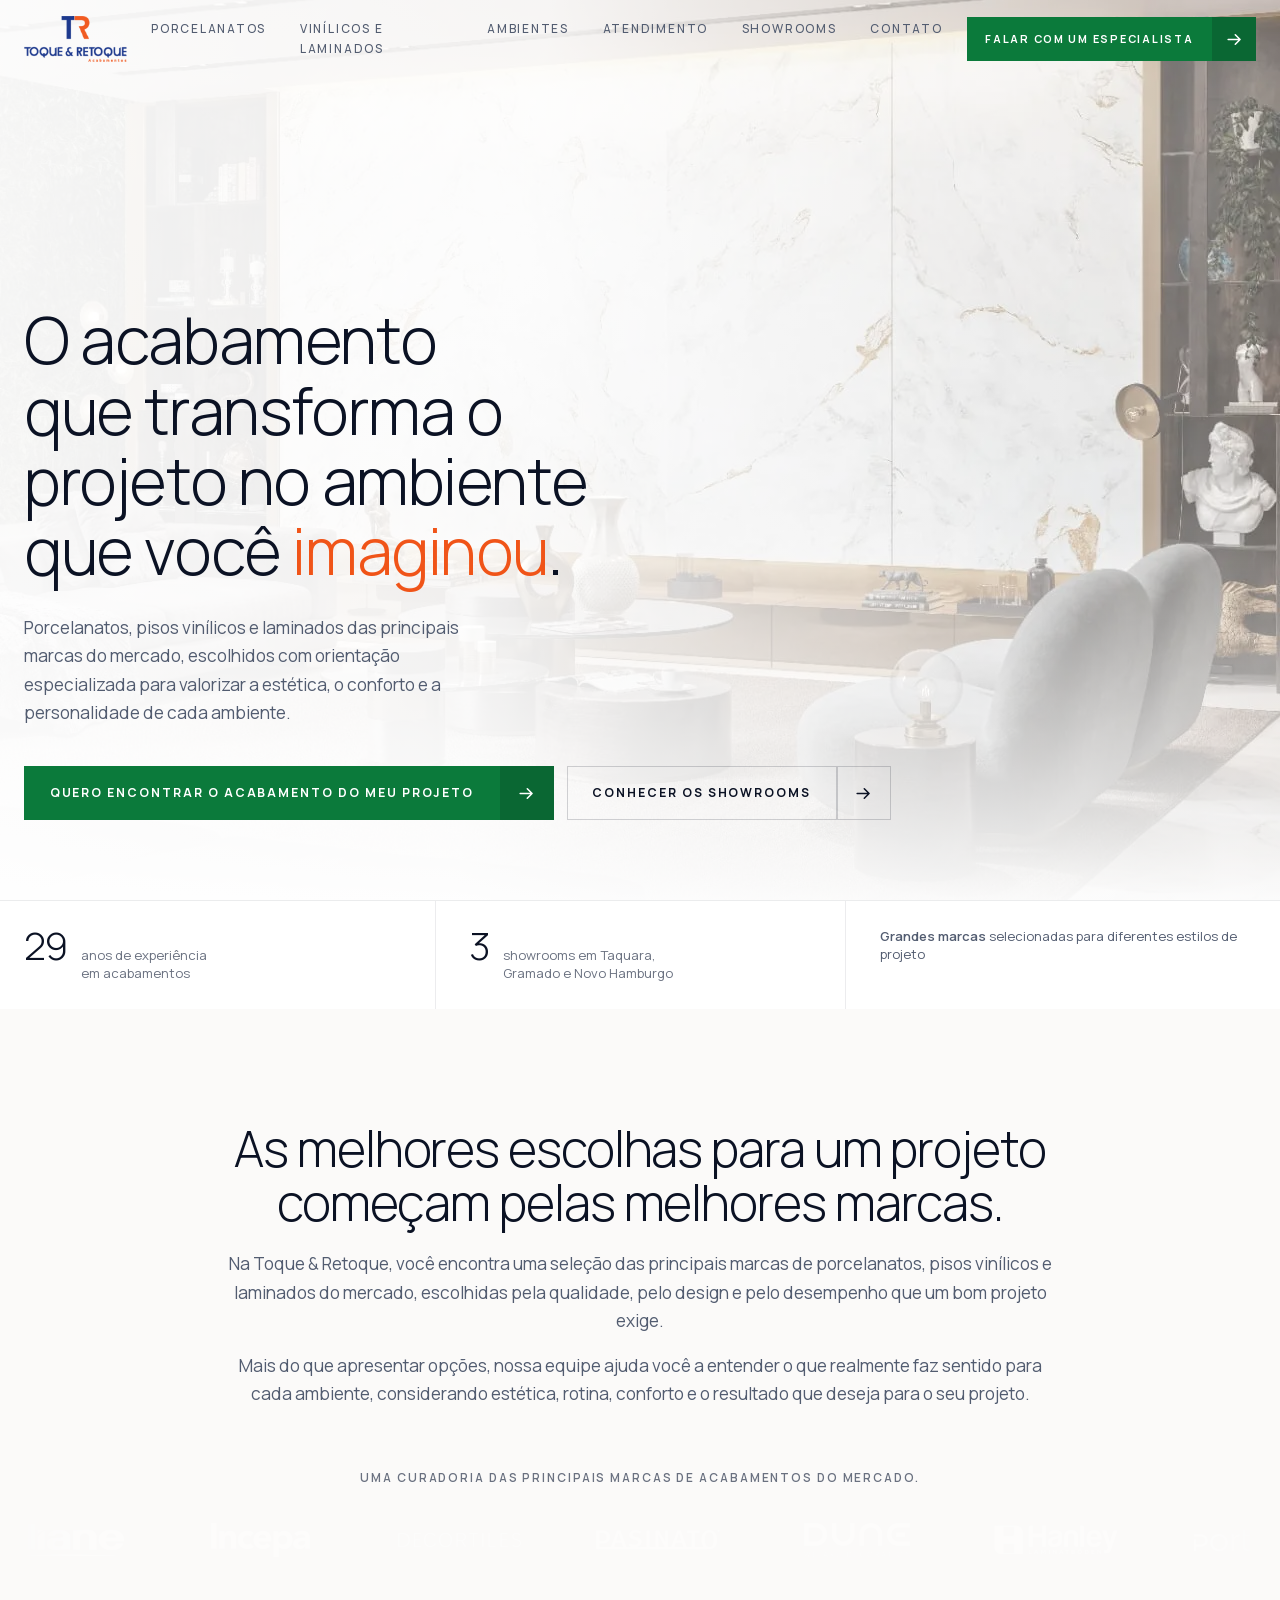
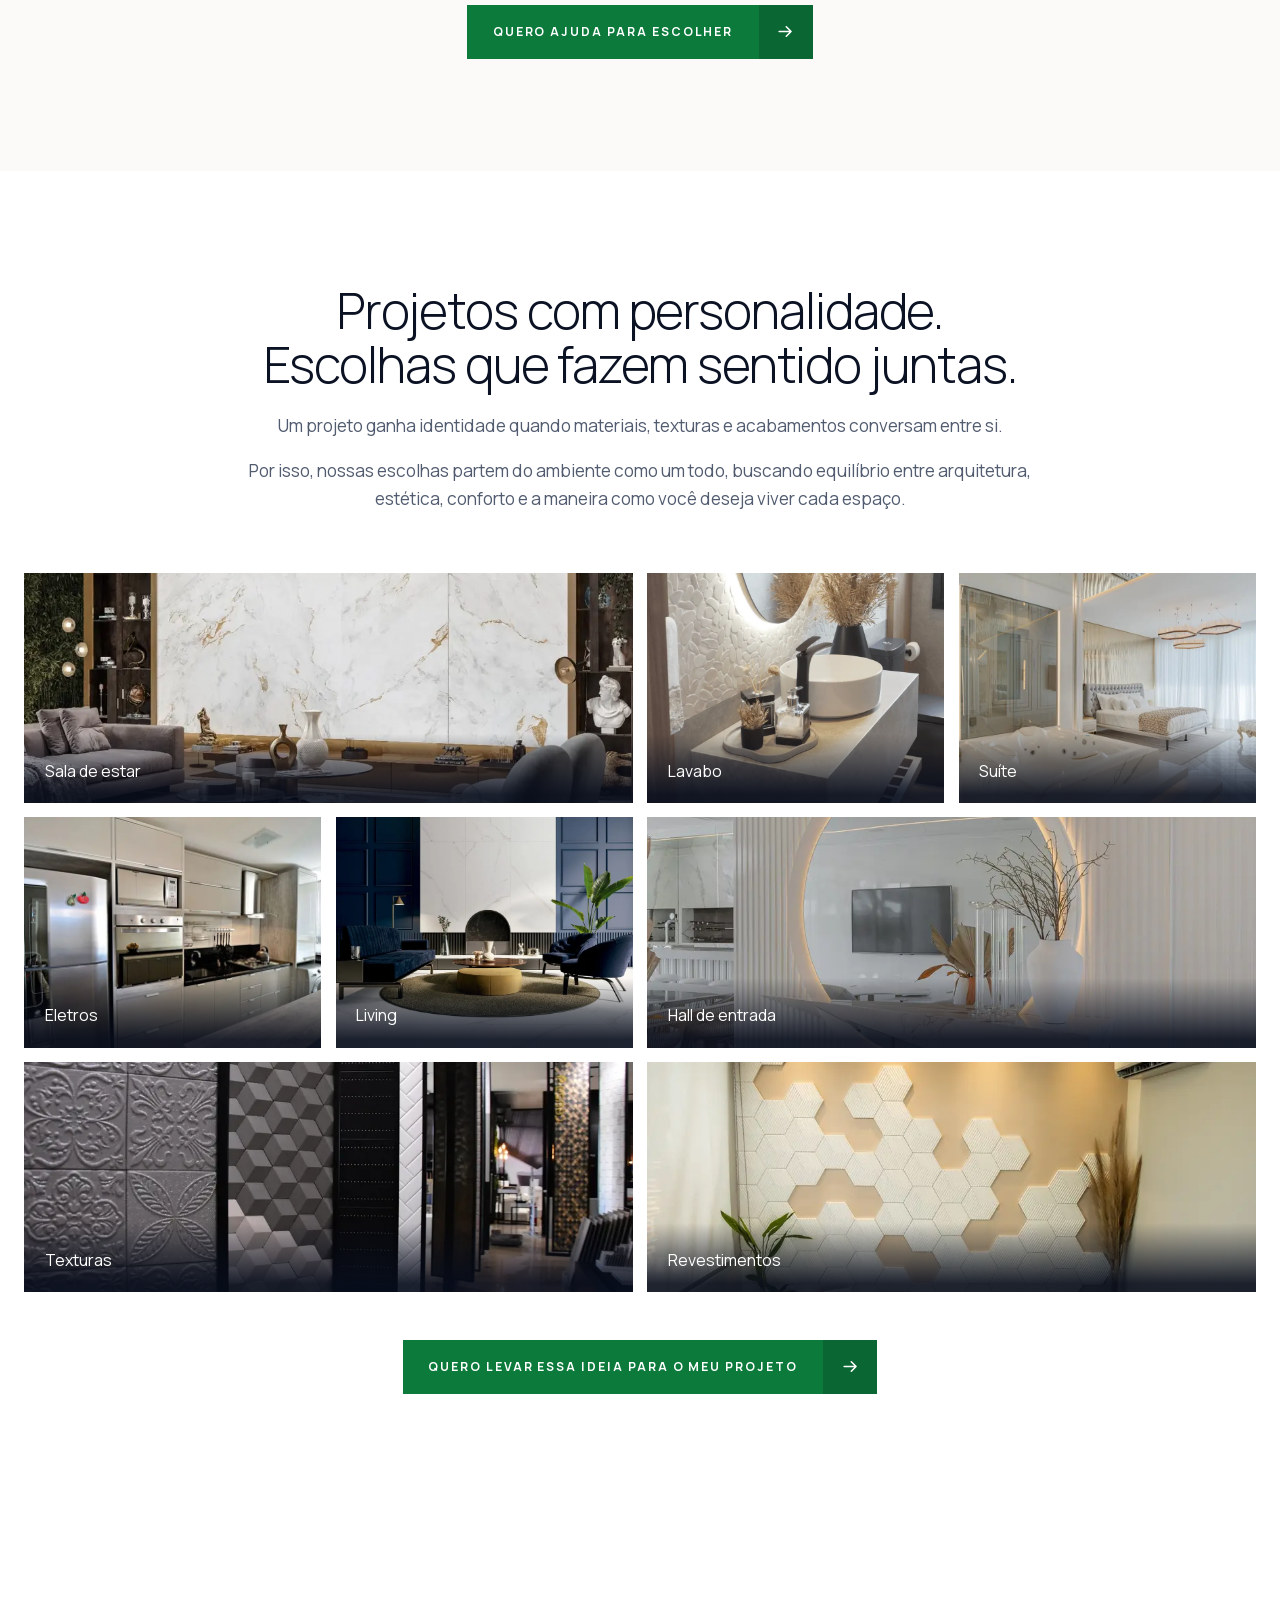
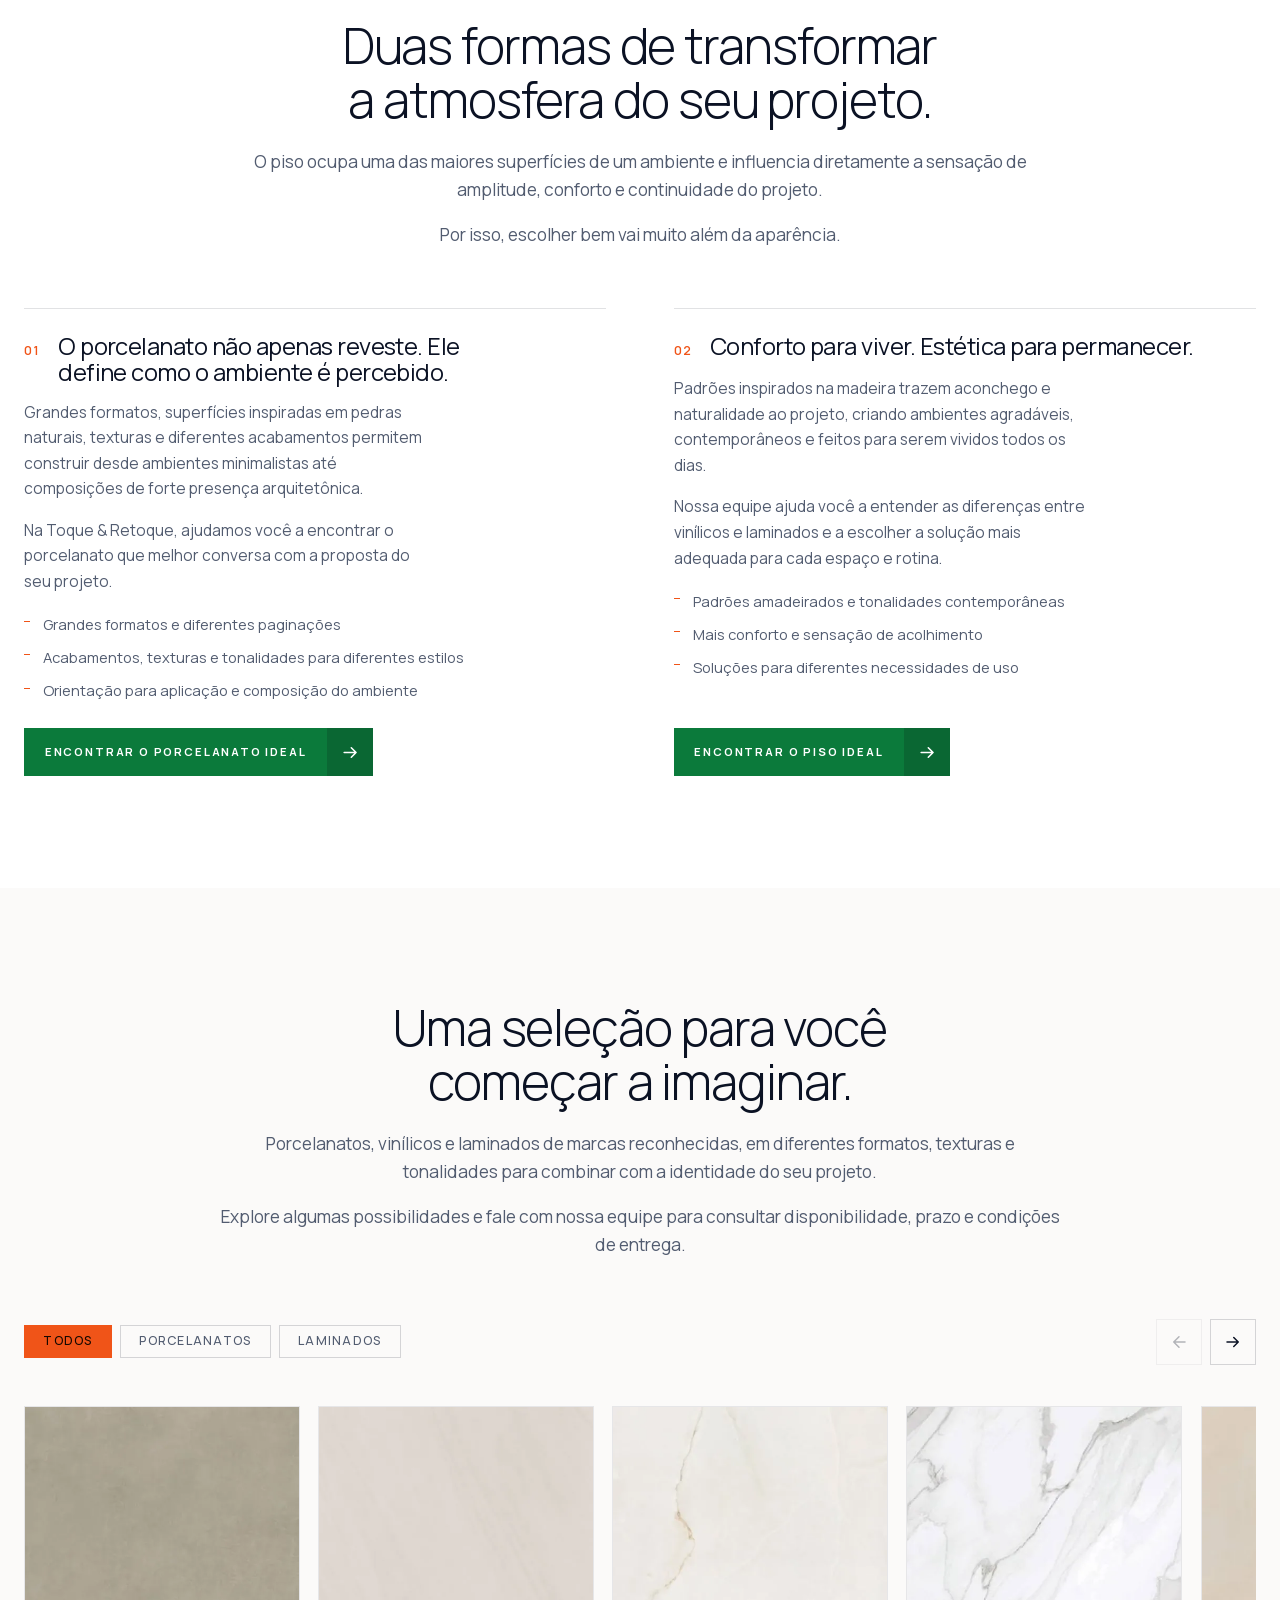
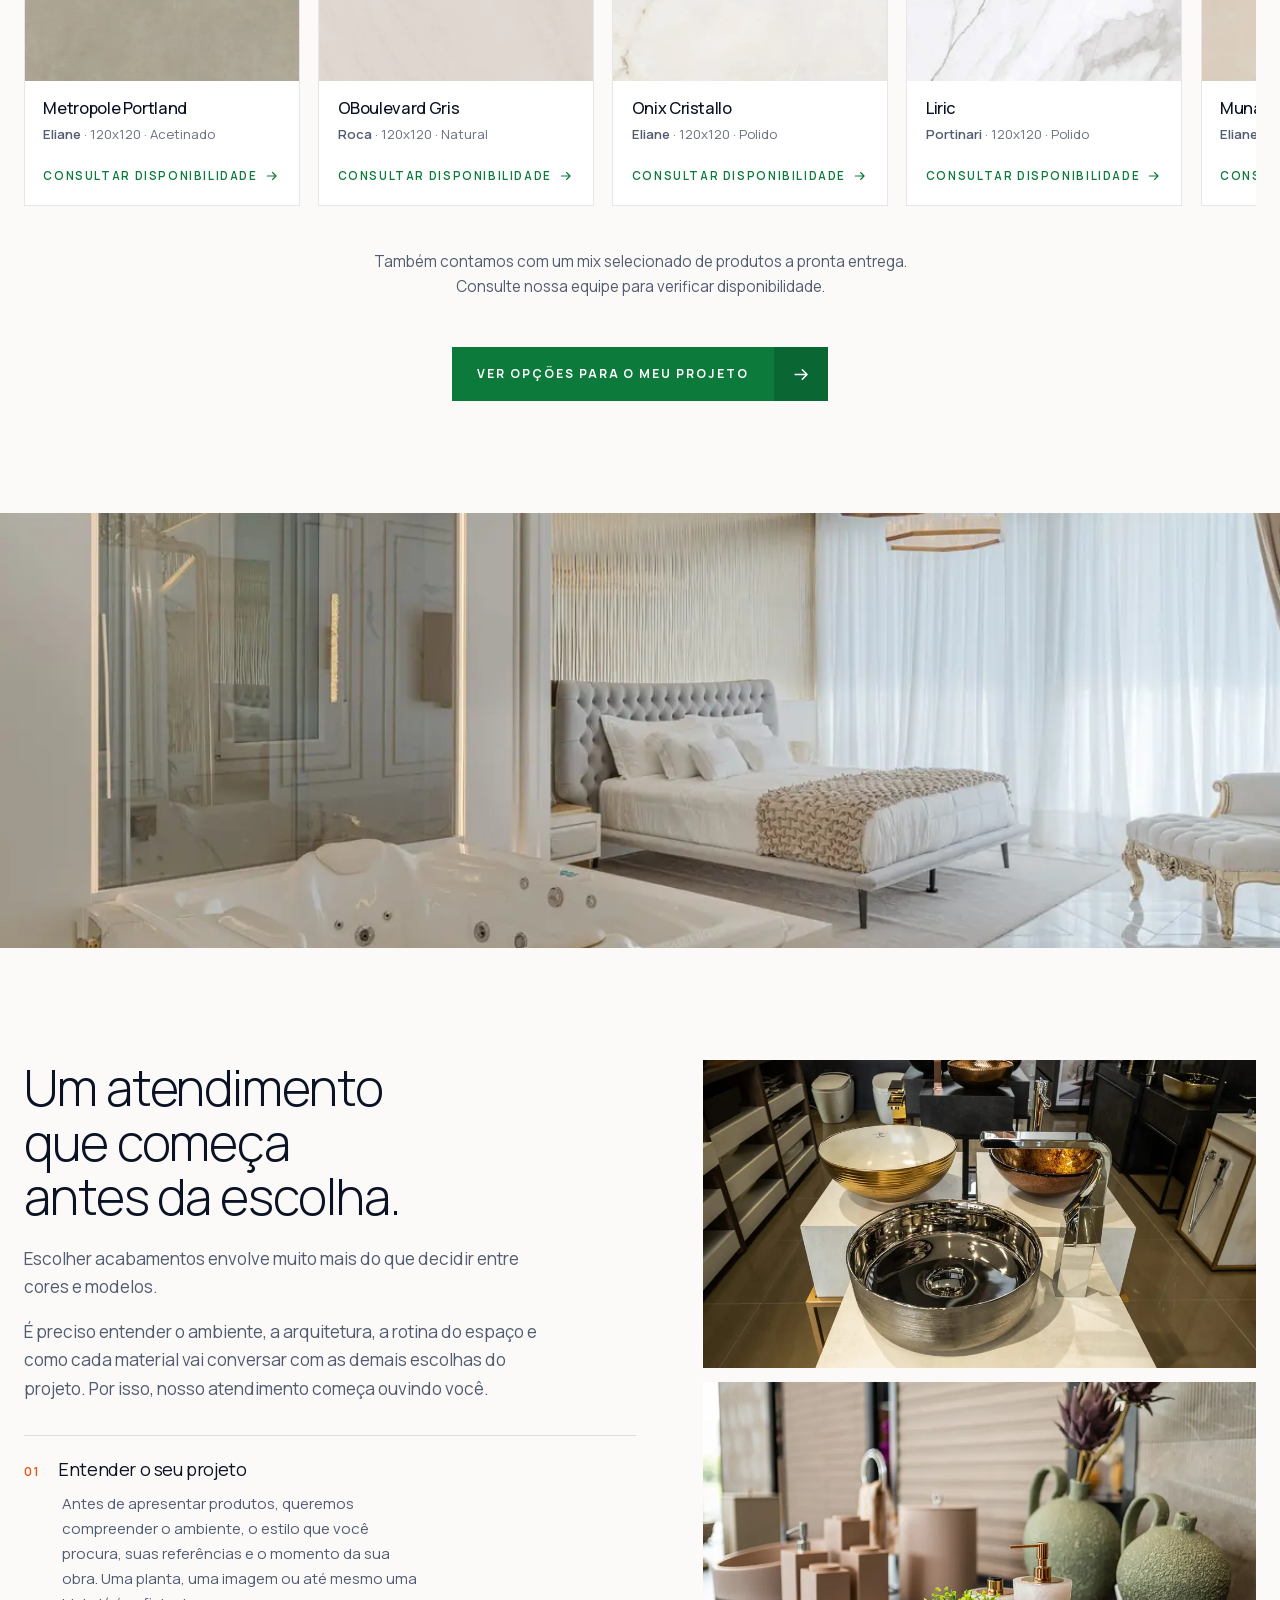
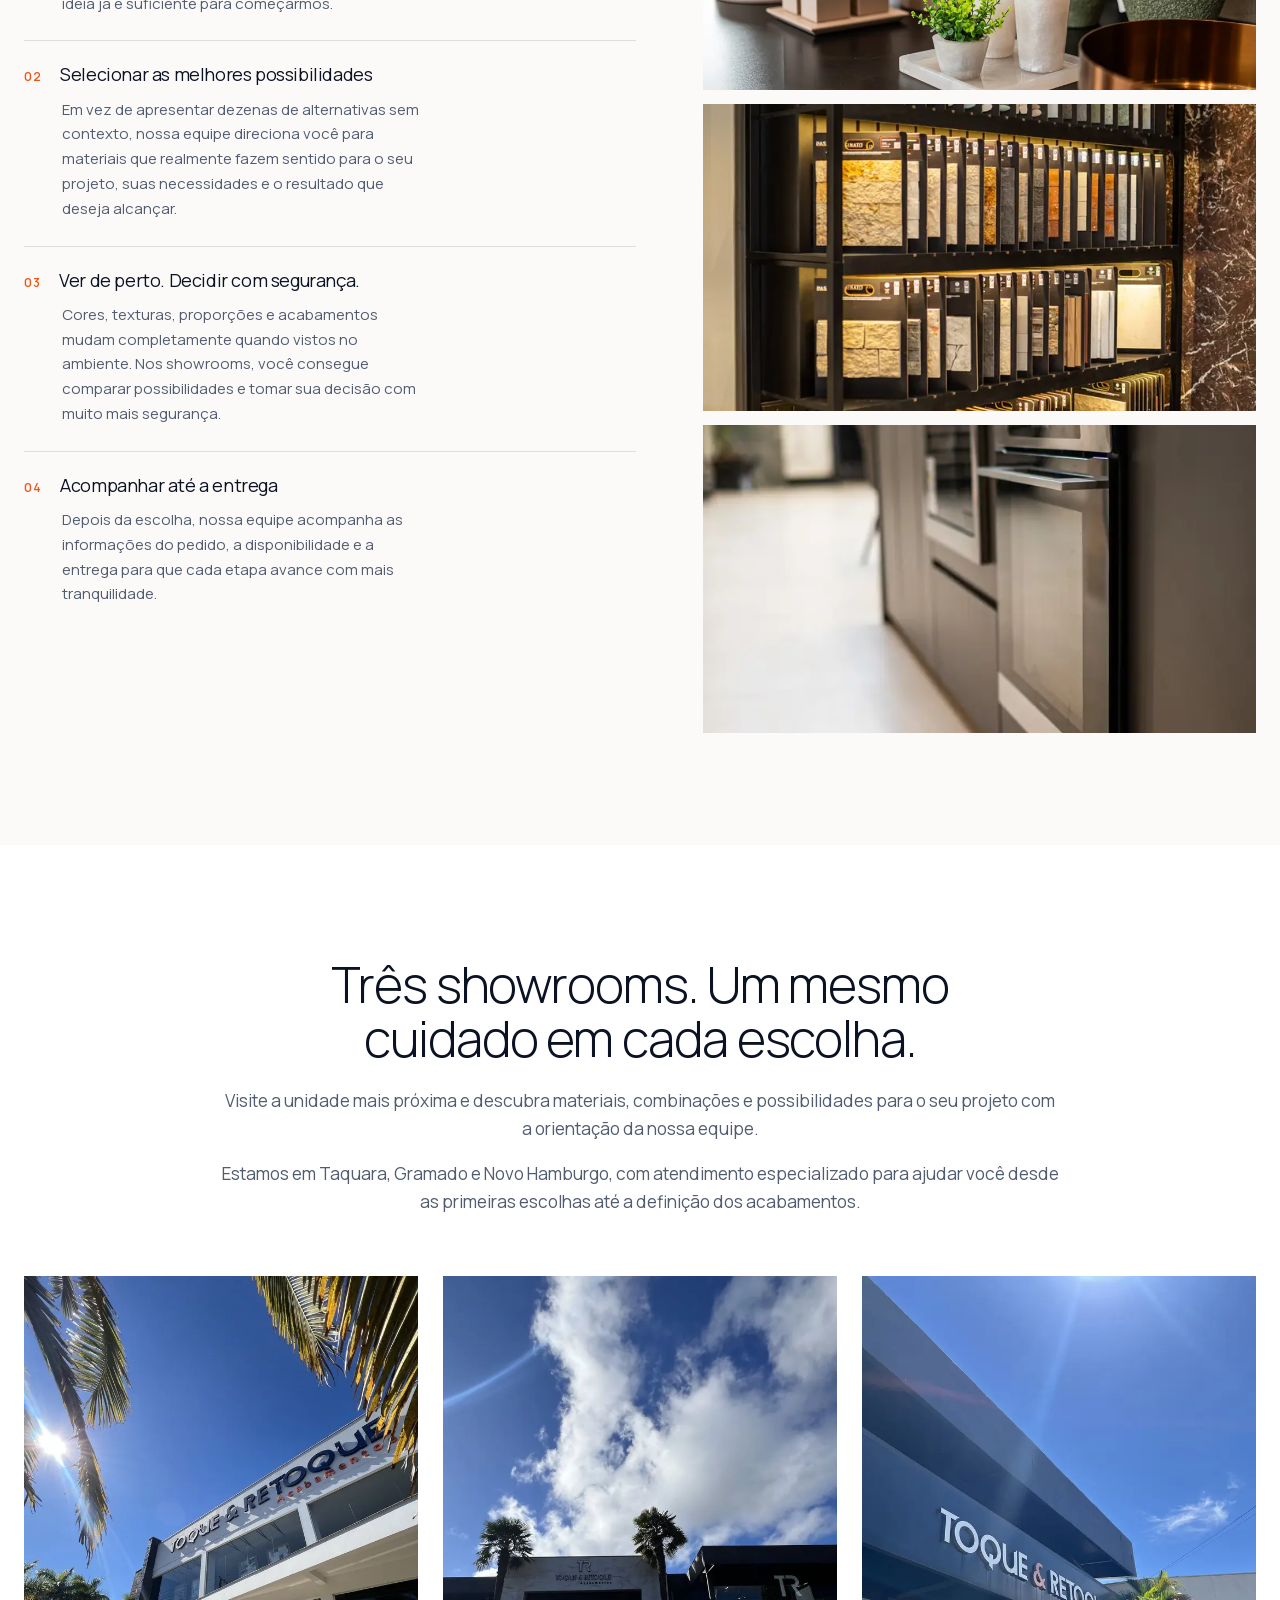
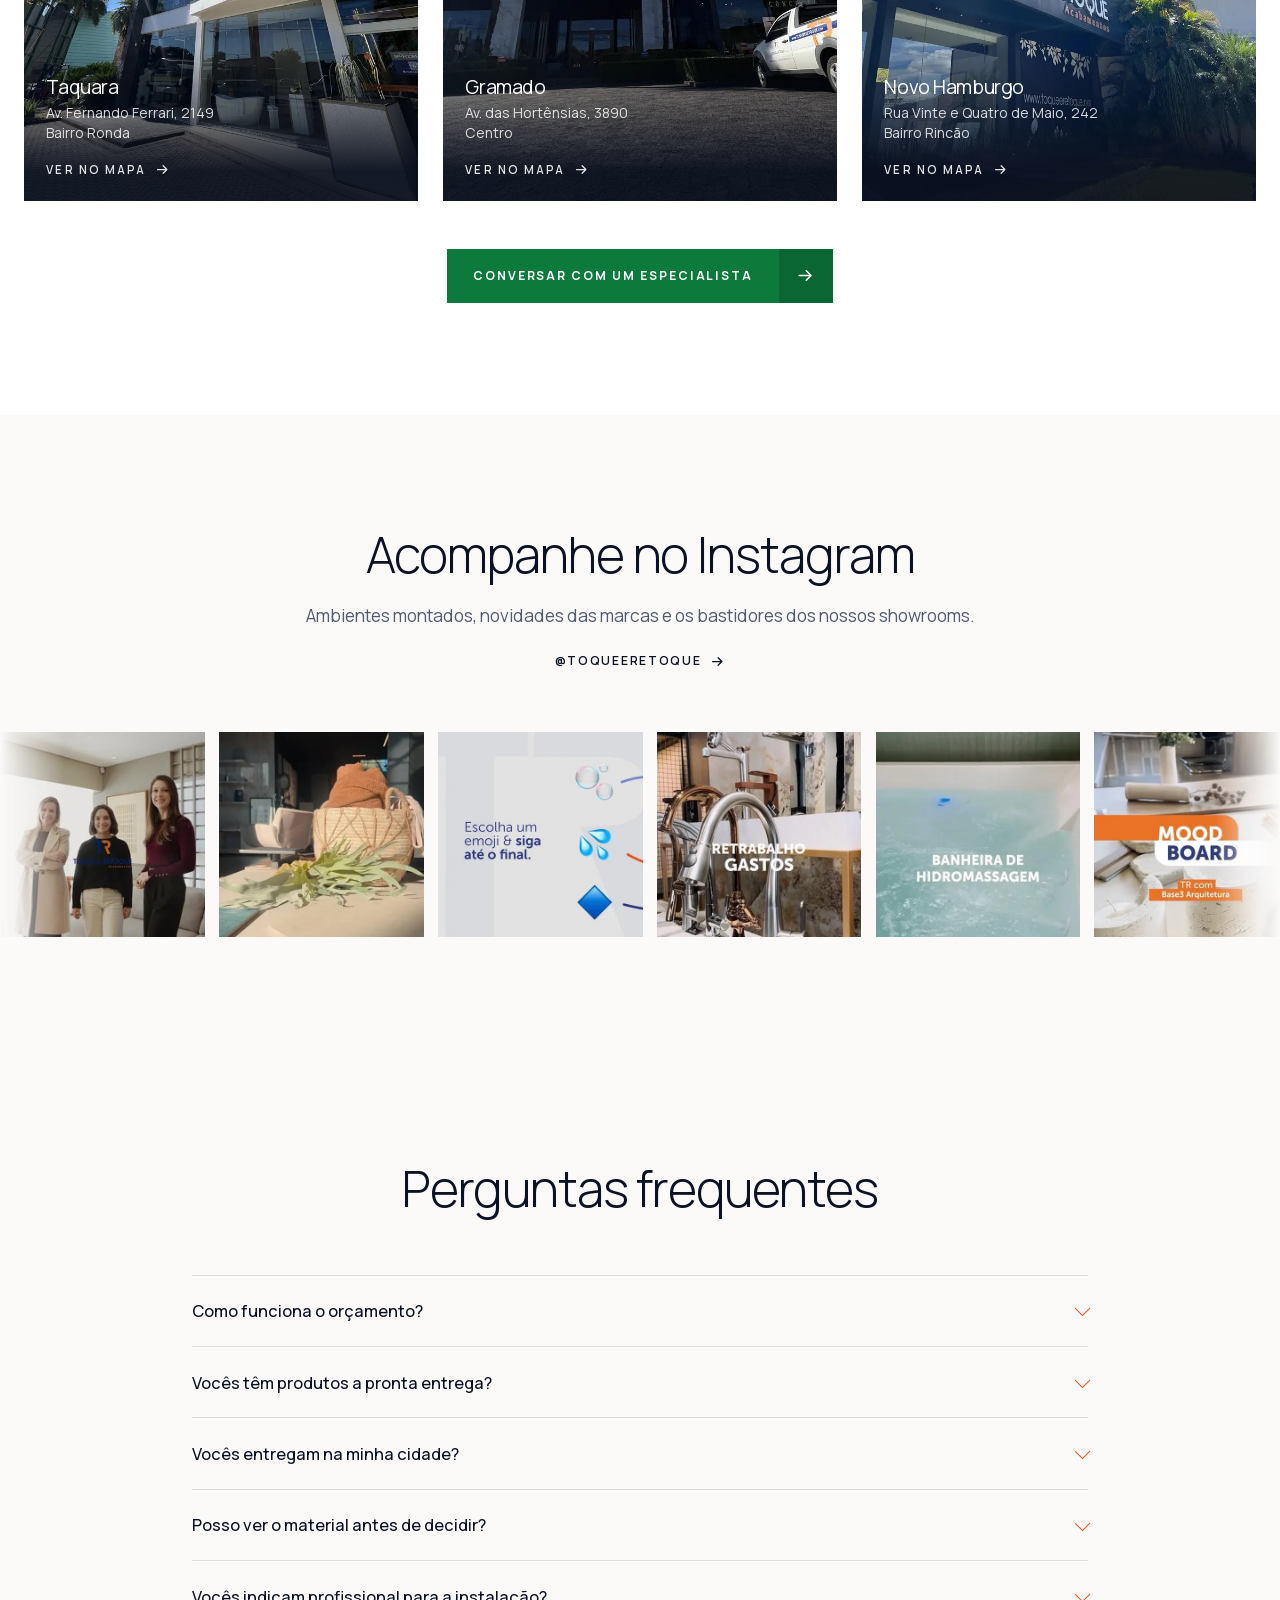
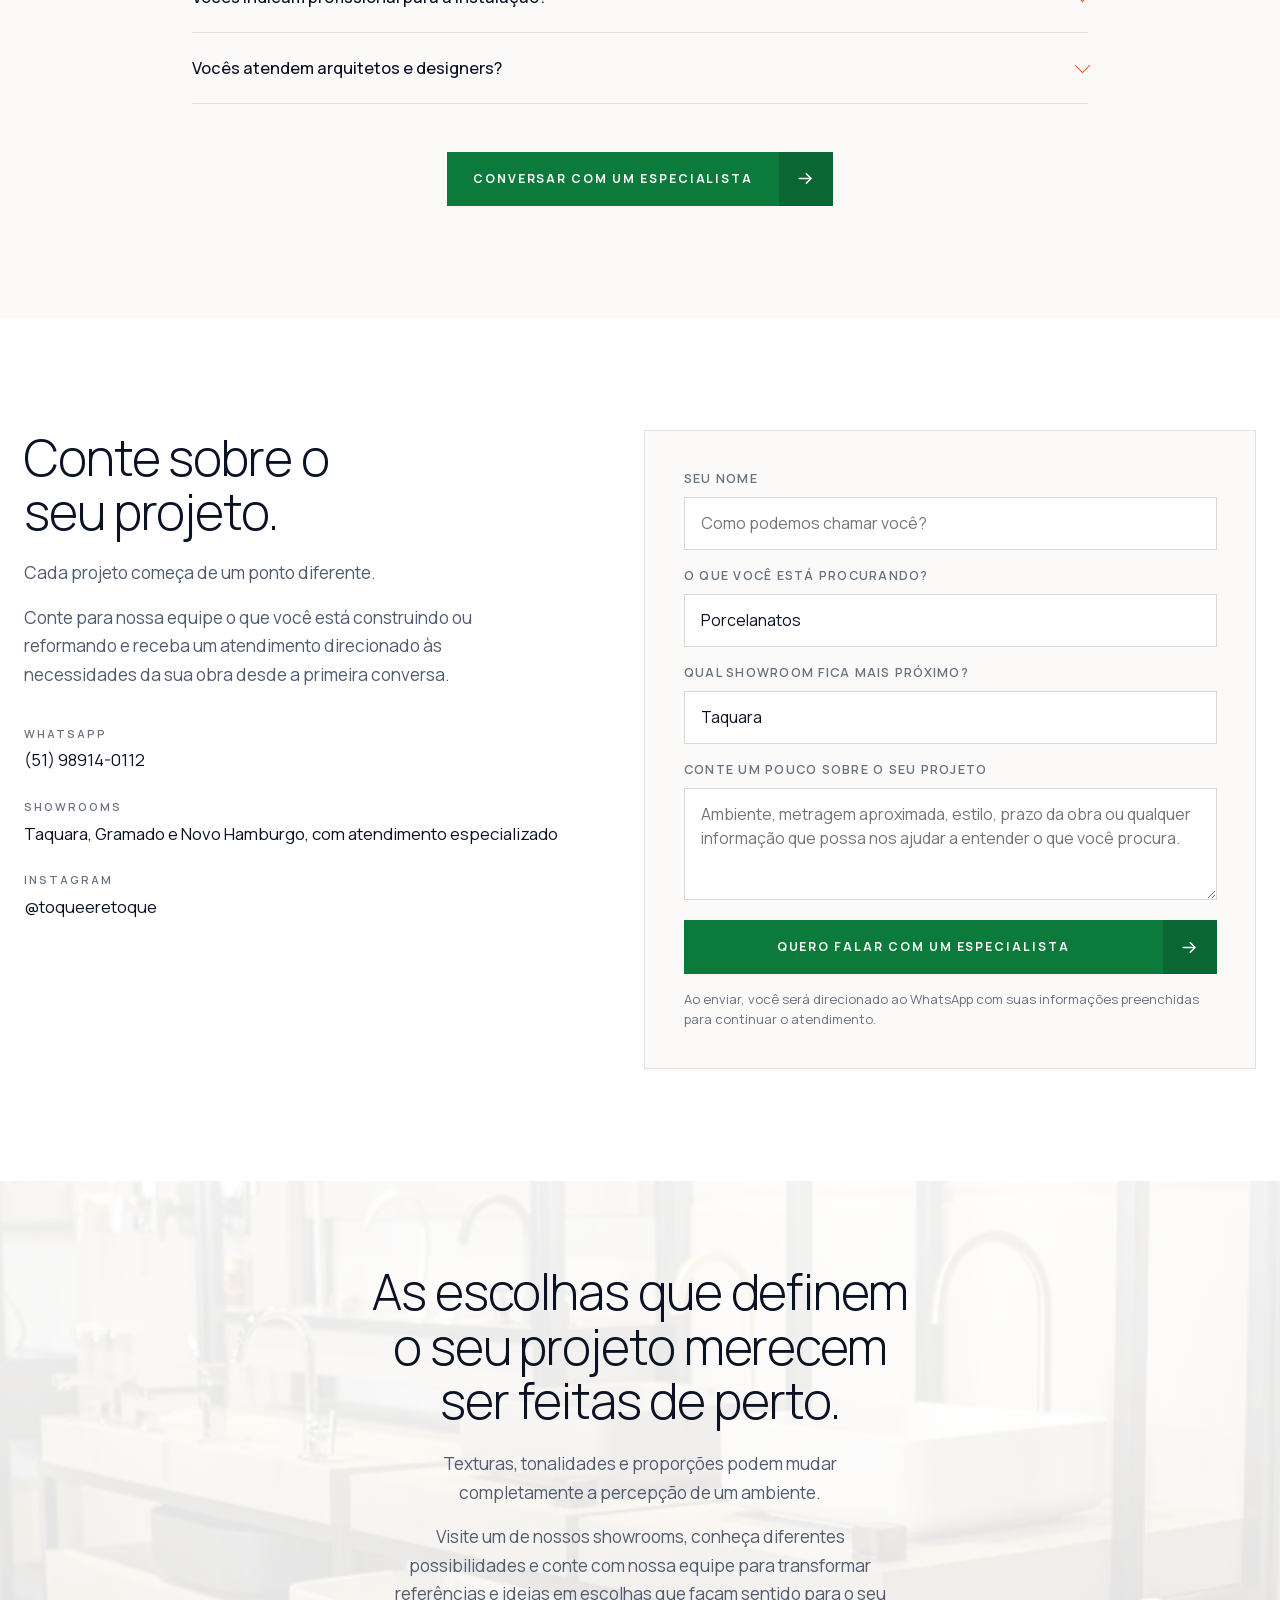
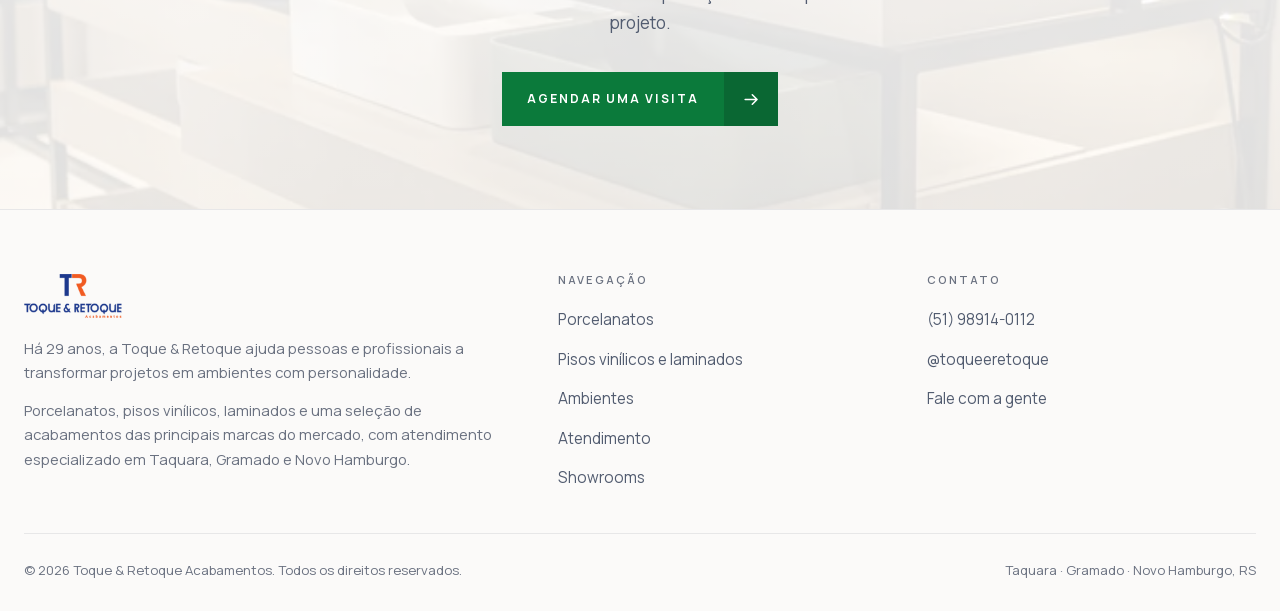
==== v2/index.html @ c3af862f "feat: /v2, the same page in a light skin, generated not copied Everything from the hero to the foote" ====
<!doctype html>
<html lang="pt-BR">
<head>
<meta charset="utf-8">
<meta name="viewport" content="width=device-width,initial-scale=1">

<link rel="preload" href="../assets/fonts/manrope-latin.woff2" as="font" type="font/woff2" crossorigin>
<link rel="preload" as="image" href="../assets/img/hero.webp"
      imagesrcset="../assets/img/hero-640.webp 640w, ../assets/img/hero-860.webp 860w, ../assets/img/hero.webp 1280w"
      imagesizes="100vw" fetchpriority="high">
<style>@font-face{font-family:'Manrope';src:url('../assets/fonts/manrope-latin.woff2') format('woff2');font-weight:200 800;font-display:optional;unicode-range:U+0000-00FF,U+0131,U+0152-0153,U+02BB-02BC,U+02C6,U+02DA,U+02DC,U+0304,U+0308,U+0329,U+2000-206F,U+2074,U+20AC,U+2122,U+2191,U+2193,U+2212,U+2215,U+FEFF,U+FFFD}@font-face{font-family:'Manrope';src:url('../assets/fonts/manrope-latin-ext.woff2') format('woff2');font-weight:200 800;font-display:optional;unicode-range:U+0100-02BA,U+02BD-02C5,U+02C7-02CC,U+02CE-02D7,U+02DD-02FF,U+0304,U+0308,U+0329,U+1D00-1DBF,U+1E00-1E9F,U+1EF2-1EFF,U+2020,U+20A0-20AB,U+20AD-20C0,U+2113,U+2C60-2C7F,U+A720-A7FF}@font-face{font-family:'Archivo';src:url('../assets/fonts/archivo-latin.woff2') format('woff2');font-weight:400 700;font-display:optional;unicode-range:U+0000-00FF,U+0131,U+0152-0153,U+02BB-02BC,U+02C6,U+02DA,U+02DC,U+0304,U+0308,U+0329,U+2000-206F,U+2074,U+20AC,U+2122,U+2191,U+2193,U+2212,U+2215,U+FEFF,U+FFFD}@font-face{font-family:'Archivo';src:url('../assets/fonts/archivo-latin-ext.woff2') format('woff2');font-weight:400 700;font-display:optional;unicode-range:U+0100-02BA,U+02BD-02C5,U+02C7-02CC,U+02CE-02D7,U+02DD-02FF,U+0304,U+0308,U+0329,U+1D00-1DBF,U+1E00-1E9F,U+1EF2-1EFF,U+2020,U+20A0-20AB,U+20AD-20C0,U+2113,U+2C60-2C7F,U+A720-A7FF}:root{--noite:#070d1c;--noite-2:#0b1224;--noite-3:#111b33;--azul:#183084;--azul-luz:#2f4da8;--laranja:#f05418;--laranja-cl:#ff7038;--areia:#f4f2ef;--areia-2:#e9e5e0;--branco:#fcfbfa;--tinta:#0b1224;--tinta-2:#525c70;--tinta-3:#767d8a;--claro:rgba(255,255,255,.94);--claro-2:rgba(255,255,255,.7);--claro-3:rgba(255,255,255,.46);--risco:rgba(255,255,255,.14);--risco-2:rgba(255,255,255,.07);--sans:'Manrope',-apple-system,BlinkMacSystemFont,'Segoe UI',sans-serif;--w:min(1240px,100% - 3rem);--curva:cubic-bezier(.22,1,.36,1);--alt-nav:78px}*,*::before,*::after{box-sizing:border-box}html{-webkit-text-size-adjust:100%;scroll-behavior:smooth}body{margin:0;background:var(--noite);color:var(--claro);font-family:var(--sans);font-size:clamp(1rem,.97rem + .16vw,1.07rem);line-height:1.65;-webkit-font-smoothing:antialiased;overflow-x:hidden}body.travado{overflow:hidden}img,svg{display:block;max-width:100%}a{color:inherit}p{margin:0}[hidden]{display:none!important}.env{width:var(--w);margin-inline:auto}.oculto{position:absolute;width:1px;height:1px;overflow:hidden;clip-path:inset(50%);white-space:nowrap}.oculto:focus-visible{position:fixed;top:.7rem;left:.7rem;z-index:200;width:auto;height:auto;padding:.8rem 1.2rem;clip-path:none;background:var(--laranja);color:#12060a;font-weight:600;text-decoration:none}:focus-visible{outline:2px solid var(--laranja);outline-offset:3px}section[id]{scroll-margin-top:calc(var(--alt-nav) + 1rem)}h1,h2,h3{margin:0;font-weight:300;line-height:1.1;letter-spacing:-.022em;text-wrap:balance}h1{font-size:clamp(2.15rem,1.3rem + 3.4vw,4rem)}h2{font-size:clamp(1.85rem,1.2rem + 2.5vw,3.1rem)}h3{font-size:clamp(1.15rem,1rem + .6vw,1.5rem);font-weight:400}strong,b{font-weight:600}.leve{color:var(--claro-2)}.destaque{color:var(--laranja)}.texto{font-size:clamp(.99rem,.96rem + .22vw,1.08rem);color:var(--claro-2);max-width:52ch}.sec--claro .texto{color:var(--tinta-2)}.texto p + p{margin-top:1rem}.btn{display:inline-flex;align-items:stretch;border:0;padding:0;background:none;font:inherit;text-decoration:none;cursor:pointer;color:inherit}.btn>span{display:flex;align-items:center;padding:1.05rem 1.6rem;background:var(--laranja);color:#160801;font-size:.76rem;font-weight:700;letter-spacing:.16em;text-transform:uppercase;transition:background-color .35s var(--curva)}.btn>i{display:grid;place-content:center;width:54px;flex:none;background:var(--laranja-cl);color:#160801;transition:background-color .35s var(--curva)}.btn>i svg{width:19px;height:19px;transition:transform .45s var(--curva)}.btn:hover>span{background:var(--laranja-cl)}.btn:hover>i{background:var(--branco)}.btn:hover>i svg{transform:translateX(3px)}.btn--vazado>span{background:transparent;color:var(--claro);box-shadow:inset 0 0 0 1px var(--risco)}.btn--vazado>i{background:transparent;color:var(--claro);box-shadow:inset 0 0 0 1px var(--risco)}.btn--vazado:hover>span{background:rgba(255,255,255,.07)}.btn--vazado:hover>i{background:var(--laranja);color:#160801;box-shadow:none}.sec--claro .btn--vazado>span,.sec--claro .btn--vazado>i{color:var(--tinta);box-shadow:inset 0 0 0 1px rgba(11,18,36,.16)}.sec--claro .btn--vazado:hover>span{background:rgba(11,18,36,.05)}.acoes{display:flex;flex-wrap:wrap;gap:.8rem;margin-top:clamp(2rem,1.4rem + 2vw,3rem)}.acoes--centro{justify-content:center}.btn--wa>span{background:#0b7a3b;color:#fff}.btn--wa>i{background:#0a6733;color:#fff}.btn--wa:hover>span{background:#0a6733}.btn--wa:hover>i{background:#fff;color:#0a6733}.mais{display:inline-flex;align-items:center;gap:.55rem;font-size:.72rem;font-weight:600;letter-spacing:.18em;text-transform:uppercase;text-decoration:none;color:var(--claro)}.mais svg{width:15px;height:15px;transition:transform .4s var(--curva)}.mais:hover svg{transform:translateX(4px)}.nav{position:fixed;top:0;left:0;right:0;z-index:90;transition:background-color .4s,backdrop-filter .4s,border-color .4s;border-bottom:1px solid transparent}.nav[data-fixa]{background:rgba(7,13,28,.82);backdrop-filter:blur(14px);border-bottom-color:var(--risco-2)}.nav__g{display:flex;align-items:center;gap:1.5rem;min-height:var(--alt-nav)}.nav__logo{flex:none;display:flex;align-items:center}.nav__logo img{height:clamp(38px,4vw,46px);width:auto;filter:brightness(0) invert(1)}.nav__links{display:flex;gap:2.1rem;margin-left:auto}.nav__links a{position:relative;font-size:.74rem;font-weight:500;letter-spacing:.15em;text-transform:uppercase;text-decoration:none;color:var(--claro-2);padding-block:.4rem;transition:color .3s}.nav__links a::after{content:'';position:absolute;left:0;bottom:0;width:100%;height:1px;background:var(--laranja);transform:scaleX(0);transform-origin:right;transition:transform .45s var(--curva)}.nav__links a:hover{color:var(--claro)}.nav__links a:hover::after{transform:scaleX(1);transform-origin:left}.nav__acao{flex:none}.nav__acao .btn>span{padding:.8rem 1.15rem;font-size:.68rem}.nav__acao .btn>i{width:44px}.burger{display:none;margin-left:auto;width:46px;height:46px;border:0;background:none;color:var(--claro);cursor:pointer;padding:0}.burger span{display:block;width:24px;height:1.5px;margin:6px auto;background:currentColor;transition:transform .4s var(--curva),opacity .25s}.burger[aria-expanded=true] span:nth-child(1){transform:translateY(7.5px) rotate(45deg)}.burger[aria-expanded=true] span:nth-child(2){opacity:0}.burger[aria-expanded=true] span:nth-child(3){transform:translateY(-7.5px) rotate(-45deg)}.gaveta{position:fixed;inset:0;z-index:80;background:var(--noite);display:grid;place-content:center;gap:1.6rem;text-align:center;opacity:0;visibility:hidden;transition:opacity .4s,visibility .4s}.gaveta[data-aberta]{opacity:1;visibility:visible}.gaveta a{font-size:1.4rem;font-weight:300;text-decoration:none;color:var(--claro)}.gaveta a:hover{color:var(--laranja)}.hero{position:relative;min-height:100svh;display:flex;align-items:flex-end;padding-block:calc(var(--alt-nav) + 4rem) 0;overflow:hidden;isolation:isolate}.hero__foto{position:absolute;inset:0;z-index:-2}.hero__foto img{width:100%;height:100%;object-fit:cover;object-position:50% 55%}.hero__veu{position:absolute;inset:0;z-index:-1;background:linear-gradient(96deg,rgba(7,13,28,.93) 0%,rgba(7,13,28,.82) 38%,rgba(7,13,28,.45) 72%,rgba(7,13,28,.3) 100%),linear-gradient(0deg,rgba(7,13,28,.85) 0%,transparent 42%)}.hero__g{position:relative;padding-bottom:clamp(3rem,2rem + 4vw,5rem)}.hero h1{max-width:19ch}.hero .texto{margin-top:1.7rem;max-width:46ch}.hero__acoes{display:flex;flex-wrap:wrap;gap:.8rem;margin-top:2.4rem}.numeros{background:var(--noite-2);border-top:1px solid var(--risco-2)}.numeros__g{display:grid;grid-template-columns:repeat(3,1fr)}.numeros__i{display:flex;align-items:baseline;gap:.9rem;padding:clamp(1.1rem,.9rem + .9vw,1.7rem) 0;border-left:1px solid var(--risco-2);padding-left:clamp(1.2rem,.8rem + 1.6vw,2.4rem)}.numeros__i:first-child{border-left:0;padding-left:0}.numeros__n{font-size:clamp(1.7rem,1.3rem + 1.5vw,2.4rem);font-weight:300;line-height:1;letter-spacing:-.04em;color:var(--branco);flex:none}.numeros__r{font-size:.82rem;line-height:1.4;color:var(--claro-3)}.sec{position:relative;padding-block:clamp(4rem,3rem + 5vw,7.5rem)}.sec--claro{background:var(--areia);color:var(--tinta)}.sec--claro h1,.sec--claro h2,.sec--claro h3{color:var(--tinta)}.sec--areia2{background:var(--areia-2)}.sec--fundo2{background:var(--noite-2)}.cabeca{max-width:44rem;margin-bottom:clamp(2.4rem,1.6rem + 2.6vw,4rem)}.cabeca--centro{margin-inline:auto;text-align:center;max-width:56rem}.cabeca--centro h2{max-width:none;text-wrap:balance}.cabeca--centro .texto{max-width:84ch}.cabeca--centro .texto{margin-inline:auto;text-align:center}.cabeca .texto{margin-top:1.3rem}.marcas__l{text-align:center;font-size:.74rem;font-weight:600;letter-spacing:.16em;text-transform:uppercase;color:var(--claro-3);margin:0 auto clamp(1.5rem, 1.1rem + 1.4vw, 2.6rem);width:var(--w)}.nota{margin-top:clamp(1.6rem,1.2rem + 1.4vw,2.4rem);text-align:center;font-size:.95rem;color:var(--claro-2);max-width:60ch;margin-inline:auto}.item .acoes{margin-top:auto;padding-top:1.6rem}.item .acoes .btn>span{padding:.9rem 1.3rem;font-size:.71rem}.item .acoes .btn>i{width:46px}.insta{overflow:hidden;-webkit-mask:linear-gradient(90deg,transparent,#000 5%,#000 95%,transparent);mask:linear-gradient(90deg,transparent,#000 5%,#000 95%,transparent)}.insta__t{display:flex;width:max-content;animation:corre-insta 58s linear infinite}@keyframes corre-insta{to{transform:translateX(-50%)}}.insta__t a{position:relative;display:block;width:clamp(148px,16vw,224px);aspect-ratio:1;margin-right:clamp(.6rem,.4rem + .6vw,1rem);overflow:hidden;background:var(--noite-3)}.insta__t img{width:100%;height:100%;object-fit:cover;transition:transform 1s var(--curva)}.insta__t a::after{content:'';position:absolute;inset:0;background:var(--noite);opacity:0;transition:opacity .45s var(--curva)}.insta__t a:hover img{transform:scale(1.06)}.insta__t a:hover::after{opacity:.22}.insta:hover .insta__t{animation-play-state:paused}.insta__perfil{display:inline-flex;align-items:center;gap:.55rem;margin-top:1.3rem;font-size:.76rem;font-weight:600;letter-spacing:.14em;text-transform:uppercase;text-decoration:none;color:var(--claro)}.insta__perfil svg{width:15px;height:15px;transition:transform .4s var(--curva)}.insta__perfil:hover{color:var(--laranja)}.insta__perfil:hover svg{transform:translateX(4px)}@media(prefers-reduced-motion:reduce){.insta__t{animation:none}}.marcas{overflow:hidden;-webkit-mask:linear-gradient(90deg,transparent,#000 6%,#000 94%,transparent);mask:linear-gradient(90deg,transparent,#000 6%,#000 94%,transparent)}.marcas__t{display:flex;align-items:center;gap:clamp(2.5rem,1.5rem + 4vw,5rem);width:max-content;animation:corre var(--dur,38s) linear infinite}.marcas:hover .marcas__t{animation-play-state:paused}@keyframes corre{to{transform:translateX(calc(-50% - clamp(2.5rem,1.5rem + 4vw,5rem) / 2))}}.marcas__t img{height:clamp(26px,3vw,34px);width:auto;flex:none;opacity:.5;filter:brightness(0) invert(1);transition:opacity .35s}.sec--claro .marcas__t img{filter:none;opacity:.42}.marcas__t img:hover{opacity:1}.galeria{display:grid;grid-template-columns:repeat(4,1fr);grid-auto-rows:clamp(170px,18vw,250px);gap:clamp(.6rem,.4rem + .6vw,1rem)}.peca{position:relative;overflow:hidden;background:var(--noite-3);text-decoration:none;display:block;height:100%}.peca--larga{grid-column:span 2}.peca img{width:100%;height:100%;object-fit:cover;transition:transform 1.1s var(--curva)}.peca:hover img{transform:scale(1.05)}.peca__x{position:absolute;inset:auto 0 0;padding:1.5rem 1.3rem 1.2rem;background:linear-gradient(0deg,rgba(7,13,28,.88) 12%,transparent);display:grid;gap:.5rem}.sec--claro .peca .peca__n,.peca__n{font-size:1rem;font-weight:400;color:#fff}.peca .mais{color:var(--claro-2);font-size:.66rem}.itens{display:grid;grid-template-columns:1fr 1fr;gap:clamp(2rem,1.2rem + 3vw,3.6rem) clamp(2rem,1rem + 4vw,4.5rem)}.item{border-top:1px solid rgba(11,18,36,.14);padding-top:1.5rem;display:flex;flex-direction:column}.sec:not(.sec--claro) .item{border-top-color:var(--risco-2)}.item__c{display:flex;gap:1.1rem;align-items:baseline;margin-bottom:.9rem}.item__n{font-size:.78rem;font-weight:600;letter-spacing:.1em;color:var(--laranja);flex:none}.item p{font-size:.97rem;color:var(--tinta-2);max-width:46ch}.sec:not(.sec--claro) .item p{color:var(--claro-2)}.item ul{list-style:none;margin:1.1rem 0 0;padding:0;display:grid;gap:.55rem}.item li{position:relative;padding-left:1.2rem;font-size:.92rem;color:var(--tinta-2)}.sec:not(.sec--claro) .item li{color:var(--claro-3)}.item li::before{content:'';position:absolute;left:0;top:.62em;width:6px;height:1px;background:var(--laranja)}.barra{display:flex;align-items:center;gap:1rem;flex-wrap:nowrap;margin-bottom:clamp(1.6rem,1.2rem + 1.4vw,2.4rem)}.filtros{display:flex;flex-wrap:wrap;gap:.5rem;flex:1 1 auto;min-width:0}.filtro{padding:.6rem 1.15rem;border:1px solid var(--risco);background:transparent;color:var(--claro-2);font:500 .78rem/1 var(--sans);letter-spacing:.1em;text-transform:uppercase;cursor:pointer;transition:background-color .3s,color .3s,border-color .3s}.filtro:hover{color:var(--claro);border-color:var(--claro-3)}.filtro[aria-pressed=true]{background:var(--laranja);border-color:var(--laranja);color:#160801}.setas{display:flex;gap:.5rem;margin-left:auto;flex:none}.seta{display:grid;place-content:center;width:46px;height:46px;flex:none;padding:0;border:1px solid var(--risco);background:transparent;color:var(--claro);cursor:pointer;transition:background-color .3s,border-color .3s,color .3s,opacity .3s}.seta svg{width:18px;height:18px}.seta:hover:not(:disabled){background:var(--laranja);border-color:var(--laranja);color:#160801}.seta:disabled{opacity:.3;cursor:default}.vitrine{--vis:4.25;--gap:clamp(.8rem,.5rem + .8vw,1.2rem);display:grid;grid-auto-flow:column;grid-auto-columns:calc((100% - (var(--vis) - 1) * var(--gap)) / var(--vis));gap:var(--gap);overflow-x:auto;overscroll-behavior-x:contain;scroll-snap-type:x mandatory;scroll-behavior:smooth;scrollbar-width:none;-ms-overflow-style:none;padding-block:4px 6px}.vitrine::-webkit-scrollbar{display:none}.prod{scroll-snap-align:start;display:flex;flex-direction:column;background:var(--noite-3);border:1px solid var(--risco-2);overflow:hidden;transition:border-color .35s,transform .45s var(--curva)}.prod:hover{border-color:rgba(240,84,24,.45);transform:translateY(-3px)}.prod__f{aspect-ratio:1;overflow:hidden;background:var(--noite-2)}.prod__f img{width:100%;height:100%;object-fit:cover;transition:transform 1.1s var(--curva)}.prod:hover .prod__f img{transform:scale(1.05)}.prod__c{padding:1.1rem 1.15rem 1.25rem;display:flex;flex-direction:column;gap:.35rem;flex:1}.prod__n{font-size:1.02rem;font-weight:500;line-height:1.25;color:var(--claro)}.prod__m{font-size:.83rem;color:var(--claro-3)}.prod__m b{color:var(--claro-2);font-weight:600}.prod__cta{margin-top:auto;padding-top:.9rem;display:inline-flex;align-items:center;gap:.45rem;font-size:.72rem;font-weight:600;letter-spacing:.14em;text-transform:uppercase;text-decoration:none;color:#4ade80}.prod__cta svg{width:14px;height:14px;transition:transform .4s var(--curva)}.prod__cta:hover svg{transform:translateX(3px)}@media(max-width:1000px){.vitrine{--vis:3.25}}@media(max-width:760px){.vitrine{--vis:2.25}}@media(max-width:520px){.vitrine{--vis:1.35}}.metodo{display:grid;grid-template-columns:1.05fr minmax(0,.95fr);gap:clamp(2rem,1rem + 4vw,4.5rem);align-items:stretch}.passos{display:grid;gap:0;margin-top:2rem}.passo{border-top:1px solid var(--risco-2);padding:1.5rem 0}.passo__t{display:flex;gap:1.1rem;align-items:baseline;margin-bottom:.6rem}.passo__n{font-size:.78rem;font-weight:600;letter-spacing:.1em;color:var(--laranja);flex:none}.passo h3{font-size:1.12rem;font-weight:400}.passo p{font-size:.94rem;color:var(--claro-2);max-width:44ch;padding-left:2.4rem}.metodo__fotos{position:relative;min-height:clamp(420px,44vw,640px)}.pilha{position:absolute;inset:0;display:grid;grid-template-rows:repeat(4,1fr);gap:clamp(.6rem,.4rem + .6vw,1rem)}.pilha img{width:100%;height:100%;object-fit:cover;min-height:0}@media(max-width:1000px){.metodo__fotos{min-height:0}.pilha{position:static;grid-template-rows:none}.pilha img{aspect-ratio:4/3}}.faixa{height:clamp(240px,34vw,440px);overflow:hidden;position:relative}.faixa img{width:100%;height:100%;object-fit:cover;object-position:50% 58%}.lojas{display:grid;grid-template-columns:repeat(3,1fr);gap:clamp(1rem,.6rem + 1.2vw,1.6rem)}.loja{position:relative;overflow:hidden;background:var(--noite-3)}.loja__f{aspect-ratio:3/4;overflow:hidden}.loja__f img{width:100%;height:100%;object-fit:cover;transition:transform 1.1s var(--curva)}.loja:hover .loja__f img{transform:scale(1.04)}.loja__x{position:absolute;inset:auto 0 0;padding:1.6rem 1.4rem 1.4rem;background:linear-gradient(0deg,rgba(7,13,28,.92) 20%,transparent);display:grid;gap:.3rem}.sec--claro .loja .loja__n,.loja__n{font-size:1.2rem;font-weight:400;color:#fff}.loja__e{font-size:.88rem;color:var(--claro-2);line-height:1.45}.loja .mais{margin-top:.7rem}.fq{display:grid;gap:0;max-width:56rem;margin-inline:auto}.fq details{border-top:1px solid rgba(11,18,36,.14)}.fq details:last-child{border-bottom:1px solid rgba(11,18,36,.14)}.fq summary{display:flex;align-items:center;justify-content:space-between;gap:1.5rem;padding:1.35rem 0;cursor:pointer;list-style:none;font-size:1.03rem;font-weight:500}.fq summary::-webkit-details-marker{display:none}.fq summary::after{content:'';width:11px;height:11px;flex:none;border-right:1.5px solid var(--laranja);border-bottom:1.5px solid var(--laranja);transform:rotate(45deg);margin-bottom:4px;transition:transform .35s var(--curva)}.fq details[open] summary::after{transform:rotate(-135deg);margin-bottom:-3px}.fq p{padding-bottom:1.5rem;font-size:.97rem;color:var(--tinta-2);max-width:64ch}.contato{display:grid;grid-template-columns:.95fr 1.05fr;gap:clamp(2.2rem,1.4rem + 3.5vw,4.5rem);align-items:start}.dados{list-style:none;margin:2.2rem 0 0;padding:0;display:grid;gap:1.5rem}.dados li{display:grid;gap:.2rem}.dados b{font-size:.7rem;font-weight:600;letter-spacing:.18em;text-transform:uppercase;color:var(--claro-3)}.dados span,.dados a{font-size:1.05rem;color:var(--claro);text-decoration:none}.dados a:hover{color:var(--laranja)}.form{display:grid;gap:1rem;padding:clamp(1.6rem,1.2rem + 1.8vw,2.4rem);background:var(--noite-3);border:1px solid var(--risco-2)}.campo{display:grid;gap:.45rem}.campo label{font-size:.78rem;font-weight:600;letter-spacing:.1em;text-transform:uppercase;color:var(--claro-3)}.campo input,.campo select,.campo textarea{width:100%;padding:.85rem 1rem;background:var(--noite);border:1px solid var(--risco);color:var(--claro);font:400 1rem/1.5 var(--sans);transition:border-color .3s}.campo textarea{min-height:112px;resize:vertical}.campo select{appearance:none;background-image:url("data:image/svg+xml,%3Csvg xmlns='http://www.w3.org/2000/svg' viewBox='0 0 12 8'%3E%3Cpath d='M1 1l5 5 5-5' fill='none' stroke='%23767d8a' stroke-width='1.6' stroke-linecap='round'/%3E%3C/svg%3E");background-repeat:no-repeat;background-position:right 1rem center;background-size:12px;padding-right:2.5rem}.campo input:focus,.campo select:focus,.campo textarea:focus{outline:none;border-color:var(--laranja)}.form .btn{width:100%;margin-top:.3rem}.form .btn>span{flex:1;justify-content:center}.form__nota{font-size:.82rem;color:var(--claro-3);line-height:1.5}.final{position:relative;padding:0}.final__cartao{position:relative;overflow:hidden;text-align:center;padding:clamp(3rem,2rem + 4vw,5.5rem) clamp(1.5rem,1rem + 3vw,4rem)}.final__cartao img{position:absolute;inset:0;width:100%;height:100%;object-fit:cover;z-index:-2}.final__cartao::before{content:'';position:absolute;inset:0;z-index:-1;background:linear-gradient(180deg,rgba(7,13,28,.9),rgba(7,13,28,.78))}.final__cartao h2{max-width:24ch;margin-inline:auto;color:#fff}.final__cartao .texto{margin:1.4rem auto 0;text-align:center;color:var(--claro-2)}.final__acoes{display:flex;justify-content:center;margin-top:2.2rem}.rodape{background:var(--noite-2);border-top:1px solid var(--risco-2);padding-block:clamp(2.8rem,2rem + 2.5vw,4rem) 1.8rem}.rodape__g{display:grid;grid-template-columns:1.5fr 1fr 1fr;gap:2.5rem;padding-bottom:2.4rem;border-bottom:1px solid var(--risco-2)}.rodape__logo img{height:44px;width:auto;filter:brightness(0) invert(1);margin-bottom:1.1rem}.rodape p{font-size:.93rem;color:var(--claro-3);max-width:34rem}.rodape h3{font-size:.7rem;font-weight:600;letter-spacing:.18em;text-transform:uppercase;color:var(--claro-3);margin-bottom:1rem}.rodape ul{list-style:none;margin:0;padding:0;display:grid;gap:.3rem}.rodape li a{display:inline-block;padding-block:.3rem;font-size:.95rem;color:var(--claro-2);text-decoration:none;transition:color .3s}.rodape li a:hover{color:var(--laranja)}.rodape__fim{display:flex;flex-wrap:wrap;gap:.7rem 1.5rem;justify-content:space-between;padding-top:1.6rem;font-size:.83rem;color:var(--claro-3)}[data-sobe]{opacity:0;transform:translateY(22px);transition:opacity .85s var(--curva),transform .85s var(--curva)}[data-sobe][data-atraso="1"]{transition-delay:.1s}[data-sobe][data-atraso="2"]{transition-delay:.2s}[data-sobe][data-atraso="3"]{transition-delay:.3s}[data-sobe].dentro{opacity:1;transform:none}[data-fade]{opacity:0;transition:opacity .85s var(--curva) .1s}[data-fade].dentro{opacity:1}@media(max-width:1000px){.metodo,.contato{grid-template-columns:1fr}.galeria{grid-template-columns:repeat(2,1fr)}.peca--alta{grid-row:auto;aspect-ratio:3/4;margin-top:0}.peca--larga{grid-column:span 2}.lojas{grid-template-columns:1fr}.loja__f{aspect-ratio:16/10}.rodape__g{grid-template-columns:1fr 1fr}.rodape__g>div:first-child{grid-column:1/-1}}@media(max-width:860px){.nav__links,.nav__acao{display:none}.burger{display:block}.itens{grid-template-columns:1fr}.numeros__g{grid-template-columns:1fr}.numeros__i{border-left:0;border-top:1px solid var(--risco-2);padding-left:0;padding-block:1.2rem}.numeros__i:first-child{border-top:0}.passo p{padding-left:0}}@media(max-width:620px){:root{--w:min(1240px,100% - 2.2rem)}.galeria{grid-template-columns:1fr}.peca--larga{grid-column:auto}.hero__acoes .btn{width:100%}.hero__acoes .btn>span{flex:1;justify-content:center}.acoes .btn,.hero__acoes .btn{width:100%}.acoes .btn>span{flex:1;justify-content:center}.btn>span{padding:.95rem 1.1rem;font-size:.7rem;letter-spacing:.09em;line-height:1.35;text-align:center}.btn>i{width:48px}}@media(prefers-reduced-motion:reduce){html{scroll-behavior:auto}*,*::before,*::after{animation-duration:.01ms!important;animation-iteration-count:1!important;transition-duration:.01ms!important}[data-sobe]{opacity:1;transform:none}[data-fade]{opacity:1}.vitrine{scroll-behavior:auto}.marcas__t{animation:none;transform:none}}
/* ================= V2: a mesma pagina, em fundo claro =================
   Gerado por build-v2.py. Nao editar aqui: editar o index.html e rodar
   o script de novo. */
:root{
  --noite:#fff;--noite-2:#fbfaf9;--noite-3:#f3f1ee;
  --areia:#fff;--areia-2:#fbfaf9;
  --branco:#0b1224;
  --claro:#0b1224;--claro-2:#525c70;--claro-3:#6a7180;
  /* o cinza de apoio do tema escuro da 3,97:1 sobre branco. Em fundo claro ele
     precisa descer para passar em AA nos rotulos, no rodape e na ficha do produto */
  --tinta-3:#6a7180;
  --risco:rgba(11,18,36,.13);--risco-2:rgba(11,18,36,.07);
}
body{background:#fff;color:var(--tinta)}
h1,h2,h3{color:var(--tinta)}
.texto{color:var(--tinta-2)}

/* topo */
.nav__logo img,.rodape__logo img{filter:none}
.nav[data-fixa]{background:rgba(255,255,255,.9);border-bottom-color:rgba(11,18,36,.08)}
.gaveta{background:#fff}
.gaveta a{color:var(--tinta)}
.burger{color:var(--tinta)}

/* hero: o veu inverte, o texto escurece */
.hero__veu{background:
  linear-gradient(96deg,rgba(255,255,255,.96) 0%,rgba(255,255,255,.9) 40%,rgba(255,255,255,.55) 74%,rgba(255,255,255,.3) 100%),
  linear-gradient(0deg,rgba(255,255,255,.94) 0%,transparent 44%)}
.hero h1{color:var(--tinta)}
.hero .texto{color:var(--tinta-2)}

/* faixas e secoes */
.numeros{background:#fff;border-top-color:rgba(11,18,36,.08)}
.numeros__i{border-left-color:rgba(11,18,36,.08);border-top-color:rgba(11,18,36,.08)}
.numeros__n{color:var(--tinta)}
.numeros__r{color:var(--tinta-3)}
.numeros__i--frase .numeros__r{color:var(--tinta-2)}
.sec--fundo2{background:#fbfaf9}
.sec--claro{background:#fff}
.sec--areia2{background:#fbfaf9}
.marcas__t img{filter:none;opacity:.42}
.marcas__t img:hover{opacity:1}
.marcas__l{color:var(--tinta-3)}

/* produtos */
.item{border-top-color:rgba(11,18,36,.12)}
.sec:not(.sec--claro) .item{border-top-color:rgba(11,18,36,.12)}
.sec:not(.sec--claro) .item p{color:var(--tinta-2)}
.sec:not(.sec--claro) .item li{color:var(--tinta-2)}
.prod{background:#fff;border-color:rgba(11,18,36,.1)}
.prod:hover{border-color:rgba(240,84,24,.45)}
.prod__f{background:#f3f1ee}
.prod__n{color:var(--tinta)}
.prod__m{color:var(--tinta-3)}
.prod__m b{color:var(--tinta-2)}
.prod__cta{color:#0b7a3b}
.filtro{border-color:rgba(11,18,36,.16);color:var(--tinta-2)}
.filtro:hover{color:var(--tinta);border-color:var(--tinta-3)}
.seta{border-color:rgba(11,18,36,.16);color:var(--tinta)}
.seta:hover:not(:disabled){color:#160801}
.nota{color:var(--tinta-2)}

/* atendimento */
.passo{border-top-color:rgba(11,18,36,.12)}
.passo p{color:var(--tinta-2)}

/* instagram */
.insta__t a{background:#f3f1ee}
.insta__perfil{color:var(--tinta)}

/* contato */
.dados b{color:var(--tinta-3)}
.dados span,.dados a{color:var(--tinta)}
.form{background:#fbfaf9;border-color:rgba(11,18,36,.1)}
.campo label{color:var(--tinta-3)}
.campo input,.campo select,.campo textarea{background:#fff;border-color:rgba(11,18,36,.16);color:var(--tinta)}
.form__nota{color:var(--tinta-3)}

/* fechamento e rodape */
.final__cartao::before{background:linear-gradient(180deg,rgba(255,255,255,.93),rgba(255,255,255,.87))}
.final__cartao h2{color:var(--tinta)}
.final__cartao .texto{color:var(--tinta-2)}
.rodape{background:#fbfaf9;border-top-color:rgba(11,18,36,.08)}
.rodape p,.rodape h3{color:var(--tinta-3)}
.rodape li a{color:var(--tinta-2)}
.rodape__fim{color:var(--tinta-3)}
.rodape__g{border-bottom-color:rgba(11,18,36,.08)}

/* botoes e links */
.btn--vazado>span,.btn--vazado>i{color:var(--tinta);box-shadow:inset 0 0 0 1px rgba(11,18,36,.18)}
.btn--vazado:hover>span{background:rgba(11,18,36,.05)}
.mais{color:var(--tinta)}
.fq summary{color:var(--tinta)}
.fq details,.fq details:last-child{border-color:rgba(11,18,36,.12)}
.fq p{color:var(--tinta-2)}

/* o que fica POR CIMA de foto continua claro, senao some */
.peca__n,.loja__n{color:#fff}
.peca .mais,.loja .mais{color:rgba(255,255,255,.88)}
.loja__e{color:rgba(255,255,255,.82)}
</style>

<title>V2 · Toque &amp; Retoque | Porcelanatos e Pisos no RS</title>
<meta name="description" content="Porcelanatos, pisos vinílicos e laminados com atendimento especializado em Taquara, Gramado e Novo Hamburgo. Encontre escolhas para o seu projeto.">
<link rel="canonical" href="https://toqueeretoque.com/">
<meta name="robots" content="noindex,follow">
<meta name="theme-color" content="#ffffff">

<meta property="og:type" content="website">
<meta property="og:locale" content="pt_BR">
<meta property="og:site_name" content="Toque &amp; Retoque Acabamentos">
<meta property="og:url" content="https://toqueeretoque.com/">
<meta property="og:title" content="Toque &amp; Retoque | Porcelanatos e Pisos no RS">
<meta property="og:description" content="Porcelanatos, pisos vinílicos e laminados com atendimento especializado em Taquara, Gramado e Novo Hamburgo. Encontre escolhas para o seu projeto.">
<meta property="og:image" content="https://toqueeretoque.com/assets/img/hero.webp">
<meta name="twitter:card" content="summary_large_image">

<link rel="icon" href="../favicon-512.png" type="image/png">
<link rel="apple-touch-icon" href="../apple-touch-icon.png">

<script type="application/ld+json">
{"@context":"https://schema.org","@type":"HomeAndConstructionBusiness",
"name":"Toque & Retoque Acabamentos",
"description":"Há 29 anos, a Toque & Retoque ajuda pessoas e profissionais a transformar projetos em ambientes com personalidade. Porcelanatos, pisos vinílicos, laminados e uma seleção de acabamentos das principais marcas do mercado, com atendimento especializado em Taquara, Gramado e Novo Hamburgo.",
"url":"https://toqueeretoque.com/",
"telephone":"+5551989140112",
"image":"https://toqueeretoque.com/assets/img/hero.webp",
"priceRange":"$$",
"sameAs":["https://www.instagram.com/toqueeretoque/"],
"areaServed":[{"@type":"City","name":"Taquara"},{"@type":"City","name":"Gramado"},{"@type":"City","name":"Novo Hamburgo"},{"@type":"State","name":"Rio Grande do Sul"}],
"location":[
{"@type":"Place","name":"Toque & Retoque Taquara","address":{"@type":"PostalAddress","streetAddress":"Av. Fernando Ferrari, 2149","addressLocality":"Taquara","addressRegion":"RS","addressCountry":"BR"}},
{"@type":"Place","name":"Toque & Retoque Gramado","address":{"@type":"PostalAddress","streetAddress":"Av. das Hortênsias, 3890","addressLocality":"Gramado","addressRegion":"RS","addressCountry":"BR"}},
{"@type":"Place","name":"Toque & Retoque Novo Hamburgo","address":{"@type":"PostalAddress","streetAddress":"Rua Vinte e Quatro de Maio, 242","addressLocality":"Novo Hamburgo","addressRegion":"RS","addressCountry":"BR"}}],
"makesOffer":[
{"@type":"Offer","itemOffered":{"@type":"Product","name":"Porcelanato"}},
{"@type":"Offer","itemOffered":{"@type":"Product","name":"Piso laminado"}},
{"@type":"Offer","itemOffered":{"@type":"Product","name":"Piso vinílico"}},
{"@type":"Offer","itemOffered":{"@type":"Product","name":"Louças e metais"}}]}
</script>
</head>
<body>

<a class="oculto" href="#conteudo">Pular para o conteúdo</a>

<header class="nav">
  <div class="env nav__g">
    <a class="nav__logo" href="#topo" aria-label="Toque &amp; Retoque, início">
      <img src="../assets/img/logo.webp" width="168" height="34" alt="Toque &amp; Retoque Acabamentos">
    </a>

    <button class="burger" type="button" aria-expanded="false" aria-controls="gaveta" aria-label="Abrir menu">
      <span></span><span></span><span></span>
    </button>

    <nav class="nav__links" aria-label="Principal">
      <a href="#porcelanatos">Porcelanatos</a>
      <a href="#pisos-vinilicos-laminados">Vinílicos e laminados</a>
      <a href="#ambientes">Ambientes</a>
      <a href="#atendimento">Atendimento</a>
      <a href="#showrooms">Showrooms</a>
      <a href="#contato">Contato</a>
    </nav>

    <div class="nav__acao">
      <a class="btn btn--wa" href="#" data-wa="Ola! Vim pelo site da Toque &amp; Retoque e quero falar com um especialista.">
        <span>Falar com um especialista</span>
        <i aria-hidden="true"><svg viewBox="0 0 24 24" fill="none" stroke="currentColor" stroke-width="2" stroke-linecap="round" stroke-linejoin="round"><path d="M4 12h15M13 6l6 6-6 6"/></svg></i>
      </a>
    </div>
  </div>
</header>

<div class="gaveta" id="gaveta">
  <a href="#porcelanatos">Porcelanatos</a>
  <a href="#pisos-vinilicos-laminados">Vinílicos e laminados</a>
  <a href="#ambientes">Ambientes</a>
  <a href="#atendimento">Atendimento</a>
  <a href="#showrooms">Showrooms</a>
  <a href="#contato">Contato</a>
</div>

<main id="conteudo">

  <!-- ===================== HERO ===================== -->
  <section class="hero" id="topo">
    <div class="hero__foto" aria-hidden="true">
      <img src="../assets/img/hero.webp"
           srcset="../assets/img/hero-640.webp 640w, ../assets/img/hero-860.webp 860w, ../assets/img/hero.webp 1280w"
           sizes="100vw" width="1280" height="914" alt="" fetchpriority="high">
    </div>
    <div class="hero__veu" aria-hidden="true"></div>

    <div class="env hero__g">
      <h1>O acabamento que transforma o projeto no ambiente que você <span class="destaque">imaginou</span>.</h1>
      <div class="texto">
        <p>Porcelanatos, pisos vinílicos e laminados das principais marcas do mercado,
          escolhidos com orientação especializada para valorizar a estética, o conforto e
          a personalidade de cada ambiente.</p>
      </div>
      <div class="hero__acoes">
        <a class="btn btn--wa" href="#" data-wa="Ola! Vim pelo site da Toque &amp; Retoque e quero encontrar o acabamento do meu projeto.">
          <span>Quero encontrar o acabamento do meu projeto</span>
          <i aria-hidden="true"><svg viewBox="0 0 24 24" fill="none" stroke="currentColor" stroke-width="2" stroke-linecap="round" stroke-linejoin="round"><path d="M4 12h15M13 6l6 6-6 6"/></svg></i>
        </a>
        <a class="btn btn--vazado" href="#showrooms">
          <span>Conhecer os showrooms</span>
          <i aria-hidden="true"><svg viewBox="0 0 24 24" fill="none" stroke="currentColor" stroke-width="2" stroke-linecap="round" stroke-linejoin="round"><path d="M4 12h15M13 6l6 6-6 6"/></svg></i>
        </a>
      </div>
    </div>
  </section>

  <!-- ===================== NÚMEROS ===================== -->
  <section class="numeros" aria-label="A Toque &amp; Retoque em números">
    <div class="env numeros__g">
      <div class="numeros__i">
        <span class="numeros__n">29</span>
        <span class="numeros__r">anos de experiência<br>em acabamentos</span>
      </div>
      <div class="numeros__i">
        <span class="numeros__n">3</span>
        <span class="numeros__r">showrooms em Taquara,<br>Gramado e Novo Hamburgo</span>
      </div>
      <div class="numeros__i numeros__i--frase">
        <span class="numeros__r"><b>Grandes marcas</b> selecionadas para diferentes estilos de projeto</span>
      </div>
    </div>
  </section>

  <!-- ===================== MARCAS ===================== -->
  <section class="sec sec--fundo2" id="marcas">
    <div class="env">
      <div class="cabeca cabeca--centro" data-sobe>
        <h2>As melhores escolhas para um projeto começam pelas melhores marcas.</h2>
        <div class="texto">
          <p>Na Toque &amp; Retoque, você encontra uma seleção das principais marcas de
            porcelanatos, pisos vinílicos e laminados do mercado, escolhidas pela qualidade,
            pelo design e pelo desempenho que um bom projeto exige.</p>
          <p>Mais do que apresentar opções, nossa equipe ajuda você a entender o que
            realmente faz sentido para cada ambiente, considerando estética, rotina, conforto
            e o resultado que deseja para o seu projeto.</p>
        </div>
      </div>
    </div>

    <p class="marcas__l" data-sobe>Uma curadoria das principais marcas de acabamentos do mercado.</p>

    <div class="marcas" data-sobe>
      <div class="marcas__t" id="trilho-marcas">
        <img src="../assets/img/marcas/eliane.webp" width="150" height="34" loading="lazy" alt="Eliane">
        <img src="../assets/img/marcas/incepa.webp" width="150" height="34" loading="lazy" alt="Incepa">
        <img src="../assets/img/marcas/decortiles.webp" width="150" height="34" loading="lazy" alt="Decortiles">
        <img src="../assets/img/marcas/pasinato.webp" width="150" height="34" loading="lazy" alt="Pasinato">
        <img src="../assets/img/marcas/dune.webp" width="150" height="34" loading="lazy" alt="Dune">
        <img src="../assets/img/marcas/hanley.webp" width="150" height="34" loading="lazy" alt="Hanley">
        <img src="../assets/img/marcas/portinari.webp" width="150" height="34" loading="lazy" alt="Portinari">
        <img src="../assets/img/marcas/tramontina.webp" width="150" height="34" loading="lazy" alt="Tramontina">
        <img src="../assets/img/marcas/roca.webp" width="150" height="34" loading="lazy" alt="Roca">
      </div>
    </div>

    <div class="env">
      <div class="acoes acoes--centro" data-sobe data-atraso="2">
        <a class="btn btn--wa" href="#" data-wa="Ola! Vim pelo site da Toque &amp; Retoque e quero ajuda para escolher.">
          <span>Quero ajuda para escolher</span>
          <i aria-hidden="true"><svg viewBox="0 0 24 24" fill="none" stroke="currentColor" stroke-width="2" stroke-linecap="round" stroke-linejoin="round"><path d="M4 12h15M13 6l6 6-6 6"/></svg></i>
        </a>
      </div>
    </div>
  </section>

  <!-- ===================== AMBIENTES ===================== -->
  <section class="sec sec--claro" id="ambientes">
    <div class="env">
      <div class="cabeca cabeca--centro" data-sobe>
        <h2>Projetos com personalidade.<br>Escolhas que fazem sentido juntas.</h2>
        <div class="texto">
          <p>Um projeto ganha identidade quando materiais, texturas e acabamentos conversam
            entre si.</p>
          <p>Por isso, nossas escolhas partem do ambiente como um todo, buscando equilíbrio
            entre arquitetura, estética, conforto e a maneira como você deseja viver cada
            espaço.</p>
        </div>
      </div>

      <div class="galeria" data-sobe data-atraso="1">
        <a class="peca peca--larga" href="#contato">
          <img src="../assets/img/ambientes/a-estar.webp" loading="lazy" alt="Sala de estar com revestimento marmorizado">
          <span class="peca__x"><span class="peca__n">Sala de estar</span></span>
        </a>
        <a class="peca" href="#contato">
          <img src="../assets/img/ambientes/a-lavabo.webp" loading="lazy" alt="Lavabo com revestimento de parede">
          <span class="peca__x"><span class="peca__n">Lavabo</span></span>
        </a>
        <a class="peca" href="#contato">
          <img src="../assets/img/ambientes/a-quarto.webp" loading="lazy" alt="Suíte com piso amadeirado">
          <span class="peca__x"><span class="peca__n">Suíte</span></span>
        </a>
        <a class="peca" href="#contato">
          <img src="../assets/img/ambientes/a-cozinha.webp" loading="lazy" alt="Cozinha com eletros embutidos">
          <span class="peca__x"><span class="peca__n">Eletros</span></span>
        </a>
        <a class="peca" href="#contato">
          <img src="../assets/img/ambientes/a-sala.webp" loading="lazy" alt="Living com piso de grande formato">
          <span class="peca__x"><span class="peca__n">Living</span></span>
        </a>
        <a class="peca peca--larga" href="#contato">
          <img src="../assets/img/ambientes/a-hall.webp" loading="lazy" alt="Hall de entrada revestido">
          <span class="peca__x"><span class="peca__n">Hall de entrada</span></span>
        </a>
        <a class="peca peca--larga" href="#contato">
          <img src="../assets/img/ambientes/a-texturas.webp" loading="lazy" alt="Composição de texturas e revestimentos">
          <span class="peca__x"><span class="peca__n">Texturas</span></span>
        </a>
        <a class="peca peca--larga" href="#contato">
          <img src="../assets/img/ambientes/a-hexagonal.webp" loading="lazy" alt="Revestimento hexagonal em relevo">
          <span class="peca__x"><span class="peca__n">Revestimentos</span></span>
        </a>
      </div>

      <div class="acoes acoes--centro" data-sobe data-atraso="2">
        <a class="btn btn--wa" href="#" data-wa="Ola! Vim pelo site da Toque &amp; Retoque e quero levar essa ideia para o meu projeto.">
          <span>Quero levar essa ideia para o meu projeto</span>
          <i aria-hidden="true"><svg viewBox="0 0 24 24" fill="none" stroke="currentColor" stroke-width="2" stroke-linecap="round" stroke-linejoin="round"><path d="M4 12h15M13 6l6 6-6 6"/></svg></i>
        </a>
      </div>
    </div>
  </section>

  <!-- ===================== PRODUTOS ===================== -->
  <section class="sec" id="porcelanatos">
    <div class="env">
      <div class="cabeca cabeca--centro" data-sobe>
        <h2>Duas formas de transformar a atmosfera do seu projeto.</h2>
        <div class="texto">
          <p>O piso ocupa uma das maiores superfícies de um ambiente e influencia diretamente
            a sensação de amplitude, conforto e continuidade do projeto.</p>
          <p>Por isso, escolher bem vai muito além da aparência.</p>
        </div>
      </div>

      <div class="itens">
        <article class="item" data-sobe>
          <div class="item__c">
            <span class="item__n">01</span>
            <h3>O porcelanato não apenas reveste. Ele define como o ambiente é percebido.</h3>
          </div>
          <p>Grandes formatos, superfícies inspiradas em pedras naturais, texturas e
            diferentes acabamentos permitem construir desde ambientes minimalistas até
            composições de forte presença arquitetônica.</p>
          <p style="margin-top:1rem">Na Toque &amp; Retoque, ajudamos você a encontrar o
            porcelanato que melhor conversa com a proposta do seu projeto.</p>
          <ul>
            <li>Grandes formatos e diferentes paginações</li>
            <li>Acabamentos, texturas e tonalidades para diferentes estilos</li>
            <li>Orientação para aplicação e composição do ambiente</li>
          </ul>
          <div class="acoes" data-sobe data-atraso="1">
            <a class="btn btn--wa" href="#" data-wa="Ola! Vim pelo site da Toque &amp; Retoque e quero encontrar o porcelanato ideal para o meu projeto.">
              <span>Encontrar o porcelanato ideal</span>
              <i aria-hidden="true"><svg viewBox="0 0 24 24" fill="none" stroke="currentColor" stroke-width="2" stroke-linecap="round" stroke-linejoin="round"><path d="M4 12h15M13 6l6 6-6 6"/></svg></i>
            </a>
          </div>
        </article>

        <article class="item" id="pisos-vinilicos-laminados" data-sobe data-atraso="1">
          <div class="item__c">
            <span class="item__n">02</span>
            <h3>Conforto para viver. Estética para permanecer.</h3>
          </div>
          <p>Padrões inspirados na madeira trazem aconchego e naturalidade ao projeto,
            criando ambientes agradáveis, contemporâneos e feitos para serem vividos todos
            os dias.</p>
          <p style="margin-top:1rem">Nossa equipe ajuda você a entender as diferenças entre
            vinílicos e laminados e a escolher a solução mais adequada para cada espaço e
            rotina.</p>
          <ul>
            <li>Padrões amadeirados e tonalidades contemporâneas</li>
            <li>Mais conforto e sensação de acolhimento</li>
            <li>Soluções para diferentes necessidades de uso</li>
          </ul>
          <div class="acoes" data-sobe data-atraso="1">
            <a class="btn btn--wa" href="#" data-wa="Ola! Vim pelo site da Toque &amp; Retoque e quero encontrar o piso ideal para o meu projeto.">
              <span>Encontrar o piso ideal</span>
              <i aria-hidden="true"><svg viewBox="0 0 24 24" fill="none" stroke="currentColor" stroke-width="2" stroke-linecap="round" stroke-linejoin="round"><path d="M4 12h15M13 6l6 6-6 6"/></svg></i>
            </a>
          </div>
        </article>
      </div>

    </div>
  </section>

  <!-- ===================== VITRINE ===================== -->
  <section class="sec sec--fundo2" id="produtos">
    <div class="env">
      <div class="cabeca cabeca--centro" data-sobe>
        <h2>Uma seleção para você começar a imaginar.</h2>
        <div class="texto">
          <p>Porcelanatos, vinílicos e laminados de marcas reconhecidas, em diferentes
            formatos, texturas e tonalidades para combinar com a identidade do seu projeto.</p>
          <p>Explore algumas possibilidades e fale com nossa equipe para consultar
            disponibilidade, prazo e condições de entrega.</p>
        </div>
      </div>

      <div class="barra" data-sobe>
        <div class="filtros" role="group" aria-label="Filtrar por tipo">
          <button class="filtro" type="button" data-filtro="todos" aria-pressed="true">Todos</button>
          <button class="filtro" type="button" data-filtro="porcelanato" aria-pressed="false">Porcelanatos</button>
          <button class="filtro" type="button" data-filtro="laminado" aria-pressed="false">Laminados</button>
        </div>
        <div class="setas">
          <button class="seta" type="button" data-passo="-1" aria-controls="vitrine" aria-label="Ver modelos anteriores"><svg viewBox="0 0 24 24" fill="none" stroke="currentColor" stroke-width="2" stroke-linecap="round" stroke-linejoin="round" aria-hidden="true"><path d="M20 12H5M12 19l-7-7 7-7"/></svg></button>
          <button class="seta" type="button" data-passo="1" aria-controls="vitrine" aria-label="Ver próximos modelos"><svg viewBox="0 0 24 24" fill="none" stroke="currentColor" stroke-width="2" stroke-linecap="round" stroke-linejoin="round" aria-hidden="true"><path d="M4 12h15M13 6l6 6-6 6"/></svg></button>
        </div>
      </div>

      <div class="vitrine" id="vitrine" data-fade role="group" aria-label="Modelos disponíveis">
          <article class="prod" data-tipo="porcelanato">
            <div class="prod__f"><img src="../assets/img/produtos/metropole-portland.webp" width="520" height="520"
                 loading="lazy" alt="Metropole Portland, Eliane"></div>
            <div class="prod__c">
              <h3 class="prod__n">Metropole Portland</h3>
              <p class="prod__m"><b>Eliane</b> · 120x120 · Acetinado</p>
              <a class="prod__cta" href="#" data-wa="Ola! Vim pelo site da Toque &amp; Retoque e quero saber preco e disponibilidade do Metropole Portland, da Eliane.">Consultar disponibilidade <svg viewBox="0 0 24 24" fill="none" stroke="currentColor" stroke-width="2" stroke-linecap="round" stroke-linejoin="round"><path d="M4 12h15M13 6l6 6-6 6"/></svg></a>
            </div>
          </article>
          <article class="prod" data-tipo="porcelanato">
            <div class="prod__f"><img src="../assets/img/produtos/oboulevard-gris.webp" width="520" height="520"
                 loading="lazy" alt="OBoulevard Gris, Roca"></div>
            <div class="prod__c">
              <h3 class="prod__n">OBoulevard Gris</h3>
              <p class="prod__m"><b>Roca</b> · 120x120 · Natural</p>
              <a class="prod__cta" href="#" data-wa="Ola! Vim pelo site da Toque &amp; Retoque e quero saber preco e disponibilidade do OBoulevard Gris, da Roca.">Consultar disponibilidade <svg viewBox="0 0 24 24" fill="none" stroke="currentColor" stroke-width="2" stroke-linecap="round" stroke-linejoin="round"><path d="M4 12h15M13 6l6 6-6 6"/></svg></a>
            </div>
          </article>
          <article class="prod" data-tipo="porcelanato">
            <div class="prod__f"><img src="../assets/img/produtos/onix-cristallo.webp" width="520" height="520"
                 loading="lazy" alt="Onix Cristallo, Eliane"></div>
            <div class="prod__c">
              <h3 class="prod__n">Onix Cristallo</h3>
              <p class="prod__m"><b>Eliane</b> · 120x120 · Polido</p>
              <a class="prod__cta" href="#" data-wa="Ola! Vim pelo site da Toque &amp; Retoque e quero saber preco e disponibilidade do Onix Cristallo, da Eliane.">Consultar disponibilidade <svg viewBox="0 0 24 24" fill="none" stroke="currentColor" stroke-width="2" stroke-linecap="round" stroke-linejoin="round"><path d="M4 12h15M13 6l6 6-6 6"/></svg></a>
            </div>
          </article>
          <article class="prod" data-tipo="porcelanato">
            <div class="prod__f"><img src="../assets/img/produtos/liric.webp" width="520" height="520"
                 loading="lazy" alt="Liric, Portinari"></div>
            <div class="prod__c">
              <h3 class="prod__n">Liric</h3>
              <p class="prod__m"><b>Portinari</b> · 120x120 · Polido</p>
              <a class="prod__cta" href="#" data-wa="Ola! Vim pelo site da Toque &amp; Retoque e quero saber preco e disponibilidade do Liric, da Portinari.">Consultar disponibilidade <svg viewBox="0 0 24 24" fill="none" stroke="currentColor" stroke-width="2" stroke-linecap="round" stroke-linejoin="round"><path d="M4 12h15M13 6l6 6-6 6"/></svg></a>
            </div>
          </article>
          <article class="prod" data-tipo="porcelanato">
            <div class="prod__f"><img src="../assets/img/produtos/munari-marfim.webp" width="520" height="520"
                 loading="lazy" alt="Munari Marfim, Eliane"></div>
            <div class="prod__c">
              <h3 class="prod__n">Munari Marfim</h3>
              <p class="prod__m"><b>Eliane</b> · 90x90 · Acetinado</p>
              <a class="prod__cta" href="#" data-wa="Ola! Vim pelo site da Toque &amp; Retoque e quero saber preco e disponibilidade do Munari Marfim, da Eliane.">Consultar disponibilidade <svg viewBox="0 0 24 24" fill="none" stroke="currentColor" stroke-width="2" stroke-linecap="round" stroke-linejoin="round"><path d="M4 12h15M13 6l6 6-6 6"/></svg></a>
            </div>
          </article>
          <article class="prod" data-tipo="porcelanato">
            <div class="prod__f"><img src="../assets/img/produtos/khali-off-white.webp" width="520" height="520"
                 loading="lazy" alt="Khali Off White, Eliane"></div>
            <div class="prod__c">
              <h3 class="prod__n">Khali Off White</h3>
              <p class="prod__m"><b>Eliane</b> · 90x90 · Acetinado</p>
              <a class="prod__cta" href="#" data-wa="Ola! Vim pelo site da Toque &amp; Retoque e quero saber preco e disponibilidade do Khali Off White, da Eliane.">Consultar disponibilidade <svg viewBox="0 0 24 24" fill="none" stroke="currentColor" stroke-width="2" stroke-linecap="round" stroke-linejoin="round"><path d="M4 12h15M13 6l6 6-6 6"/></svg></a>
            </div>
          </article>
          <article class="prod" data-tipo="porcelanato">
            <div class="prod__f"><img src="../assets/img/produtos/home.webp" width="520" height="520"
                 loading="lazy" alt="Home, Decortiles"></div>
            <div class="prod__c">
              <h3 class="prod__n">Home</h3>
              <p class="prod__m"><b>Decortiles</b> · 60x120 · Acetinado</p>
              <a class="prod__cta" href="#" data-wa="Ola! Vim pelo site da Toque &amp; Retoque e quero saber preco e disponibilidade do Home, da Decortiles.">Consultar disponibilidade <svg viewBox="0 0 24 24" fill="none" stroke="currentColor" stroke-width="2" stroke-linecap="round" stroke-linejoin="round"><path d="M4 12h15M13 6l6 6-6 6"/></svg></a>
            </div>
          </article>
          <article class="prod" data-tipo="porcelanato">
            <div class="prod__f"><img src="../assets/img/produtos/navona.webp" width="520" height="520"
                 loading="lazy" alt="Navona, Roca"></div>
            <div class="prod__c">
              <h3 class="prod__n">Navona</h3>
              <p class="prod__m"><b>Roca</b> · 60x120 · Natural</p>
              <a class="prod__cta" href="#" data-wa="Ola! Vim pelo site da Toque &amp; Retoque e quero saber preco e disponibilidade do Navona, da Roca.">Consultar disponibilidade <svg viewBox="0 0 24 24" fill="none" stroke="currentColor" stroke-width="2" stroke-linecap="round" stroke-linejoin="round"><path d="M4 12h15M13 6l6 6-6 6"/></svg></a>
            </div>
          </article>
          <article class="prod" data-tipo="laminado">
            <div class="prod__f"><img src="../assets/img/produtos/girassol-linha-fit.webp" width="520" height="520"
                 loading="lazy" alt="Girassol Linha Fit, QuickStep"></div>
            <div class="prod__c">
              <h3 class="prod__n">Girassol Linha Fit</h3>
              <p class="prod__m"><b>QuickStep</b> · Laminado</p>
              <a class="prod__cta" href="#" data-wa="Ola! Vim pelo site da Toque &amp; Retoque e quero saber preco e disponibilidade do Girassol Linha Fit, da QuickStep.">Consultar disponibilidade <svg viewBox="0 0 24 24" fill="none" stroke="currentColor" stroke-width="2" stroke-linecap="round" stroke-linejoin="round"><path d="M4 12h15M13 6l6 6-6 6"/></svg></a>
            </div>
          </article>
          <article class="prod" data-tipo="laminado">
            <div class="prod__f"><img src="../assets/img/produtos/novo-carvalho-everest.webp" width="520" height="520"
                 loading="lazy" alt="Novo Carvalho Everest, QuickStep"></div>
            <div class="prod__c">
              <h3 class="prod__n">Novo Carvalho Everest</h3>
              <p class="prod__m"><b>QuickStep</b> · Laminado</p>
              <a class="prod__cta" href="#" data-wa="Ola! Vim pelo site da Toque &amp; Retoque e quero saber preco e disponibilidade do Novo Carvalho Everest, da QuickStep.">Consultar disponibilidade <svg viewBox="0 0 24 24" fill="none" stroke="currentColor" stroke-width="2" stroke-linecap="round" stroke-linejoin="round"><path d="M4 12h15M13 6l6 6-6 6"/></svg></a>
            </div>
          </article>
          <article class="prod" data-tipo="laminado">
            <div class="prod__f"><img src="../assets/img/produtos/carvalho-natural-envernizado.webp" width="520" height="520"
                 loading="lazy" alt="Carvalho Natural Envernizado, QuickStep"></div>
            <div class="prod__c">
              <h3 class="prod__n">Carvalho Natural Envernizado</h3>
              <p class="prod__m"><b>QuickStep</b> · Laminado</p>
              <a class="prod__cta" href="#" data-wa="Ola! Vim pelo site da Toque &amp; Retoque e quero saber preco e disponibilidade do Carvalho Natural Envernizado, da QuickStep.">Consultar disponibilidade <svg viewBox="0 0 24 24" fill="none" stroke="currentColor" stroke-width="2" stroke-linecap="round" stroke-linejoin="round"><path d="M4 12h15M13 6l6 6-6 6"/></svg></a>
            </div>
          </article>
          <article class="prod" data-tipo="laminado">
            <div class="prod__f"><img src="../assets/img/produtos/carvalho-vanilla-smart.webp" width="520" height="520"
                 loading="lazy" alt="Carvalho Vanilla Smart, QuickStep"></div>
            <div class="prod__c">
              <h3 class="prod__n">Carvalho Vanilla Smart</h3>
              <p class="prod__m"><b>QuickStep</b> · Laminado</p>
              <a class="prod__cta" href="#" data-wa="Ola! Vim pelo site da Toque &amp; Retoque e quero saber preco e disponibilidade do Carvalho Vanilla Smart, da QuickStep.">Consultar disponibilidade <svg viewBox="0 0 24 24" fill="none" stroke="currentColor" stroke-width="2" stroke-linecap="round" stroke-linejoin="round"><path d="M4 12h15M13 6l6 6-6 6"/></svg></a>
            </div>
          </article>
          <article class="prod" data-tipo="laminado">
            <div class="prod__f"><img src="../assets/img/produtos/nogueira.webp" width="520" height="520"
                 loading="lazy" alt="Nogueira, AVIVA Design"></div>
            <div class="prod__c">
              <h3 class="prod__n">Nogueira</h3>
              <p class="prod__m"><b>AVIVA Design</b> · Laminado</p>
              <a class="prod__cta" href="#" data-wa="Ola! Vim pelo site da Toque &amp; Retoque e quero saber preco e disponibilidade do Nogueira, da AVIVA Design.">Consultar disponibilidade <svg viewBox="0 0 24 24" fill="none" stroke="currentColor" stroke-width="2" stroke-linecap="round" stroke-linejoin="round"><path d="M4 12h15M13 6l6 6-6 6"/></svg></a>
            </div>
          </article>
          <article class="prod" data-tipo="laminado">
            <div class="prod__f"><img src="../assets/img/produtos/veneza.webp" width="520" height="520"
                 loading="lazy" alt="Veneza, AVIVA Design"></div>
            <div class="prod__c">
              <h3 class="prod__n">Veneza</h3>
              <p class="prod__m"><b>AVIVA Design</b> · Laminado</p>
              <a class="prod__cta" href="#" data-wa="Ola! Vim pelo site da Toque &amp; Retoque e quero saber preco e disponibilidade do Veneza, da AVIVA Design.">Consultar disponibilidade <svg viewBox="0 0 24 24" fill="none" stroke="currentColor" stroke-width="2" stroke-linecap="round" stroke-linejoin="round"><path d="M4 12h15M13 6l6 6-6 6"/></svg></a>
            </div>
          </article>
          <article class="prod" data-tipo="laminado">
            <div class="prod__f"><img src="../assets/img/produtos/london.webp" width="520" height="520"
                 loading="lazy" alt="London, AVIVA Design"></div>
            <div class="prod__c">
              <h3 class="prod__n">London</h3>
              <p class="prod__m"><b>AVIVA Design</b> · Laminado</p>
              <a class="prod__cta" href="#" data-wa="Ola! Vim pelo site da Toque &amp; Retoque e quero saber preco e disponibilidade do London, da AVIVA Design.">Consultar disponibilidade <svg viewBox="0 0 24 24" fill="none" stroke="currentColor" stroke-width="2" stroke-linecap="round" stroke-linejoin="round"><path d="M4 12h15M13 6l6 6-6 6"/></svg></a>
            </div>
          </article>
          <article class="prod" data-tipo="laminado">
            <div class="prod__f"><img src="../assets/img/produtos/texas.webp" width="520" height="520"
                 loading="lazy" alt="Texas, AVIVA Design"></div>
            <div class="prod__c">
              <h3 class="prod__n">Texas</h3>
              <p class="prod__m"><b>AVIVA Design</b> · Laminado</p>
              <a class="prod__cta" href="#" data-wa="Ola! Vim pelo site da Toque &amp; Retoque e quero saber preco e disponibilidade do Texas, da AVIVA Design.">Consultar disponibilidade <svg viewBox="0 0 24 24" fill="none" stroke="currentColor" stroke-width="2" stroke-linecap="round" stroke-linejoin="round"><path d="M4 12h15M13 6l6 6-6 6"/></svg></a>
            </div>
          </article>
      </div>

      <p class="nota" data-sobe>Também contamos com um mix selecionado de produtos a pronta
        entrega. Consulte nossa equipe para verificar disponibilidade.</p>

      <div class="acoes acoes--centro" data-sobe data-atraso="2">
        <a class="btn btn--wa" href="#" data-wa="Ola! Vim pelo site da Toque &amp; Retoque e quero ver opcoes para o meu projeto.">
          <span>Ver opções para o meu projeto</span>
          <i aria-hidden="true"><svg viewBox="0 0 24 24" fill="none" stroke="currentColor" stroke-width="2" stroke-linecap="round" stroke-linejoin="round"><path d="M4 12h15M13 6l6 6-6 6"/></svg></i>
        </a>
      </div>
    </div>
  </section>

  <!-- ===================== FAIXA DE FOTO ===================== -->
  <div class="faixa" aria-hidden="true">
    <img src="../assets/img/destaque-quarto.webp" width="1200" height="800" loading="lazy" alt="">
  </div>

  <!-- ===================== ATENDIMENTO ===================== -->
  <section class="sec sec--fundo2" id="atendimento">
    <div class="env metodo">
      <div>
        <div class="cabeca" style="margin-bottom:0" data-sobe>
          <h2>Um atendimento que começa<br>antes da escolha.</h2>
          <div class="texto">
            <p>Escolher acabamentos envolve muito mais do que decidir entre cores e
              modelos.</p>
            <p>É preciso entender o ambiente, a arquitetura, a rotina do espaço e como cada
              material vai conversar com as demais escolhas do projeto. Por isso, nosso
              atendimento começa ouvindo você.</p>
          </div>
        </div>

        <div class="passos">
          <div class="passo" data-sobe>
            <div class="passo__t"><span class="passo__n">01</span><h3>Entender o seu projeto</h3></div>
            <p>Antes de apresentar produtos, queremos compreender o ambiente, o estilo que
              você procura, suas referências e o momento da sua obra. Uma planta, uma imagem
              ou até mesmo uma ideia já é suficiente para começarmos.</p>
          </div>
          <div class="passo" data-sobe>
            <div class="passo__t"><span class="passo__n">02</span><h3>Selecionar as melhores possibilidades</h3></div>
            <p>Em vez de apresentar dezenas de alternativas sem contexto, nossa equipe
              direciona você para materiais que realmente fazem sentido para o seu projeto,
              suas necessidades e o resultado que deseja alcançar.</p>
          </div>
          <div class="passo" data-sobe>
            <div class="passo__t"><span class="passo__n">03</span><h3>Ver de perto. Decidir com segurança.</h3></div>
            <p>Cores, texturas, proporções e acabamentos mudam completamente quando vistos no
              ambiente. Nos showrooms, você consegue comparar possibilidades e tomar sua
              decisão com muito mais segurança.</p>
          </div>
          <div class="passo" data-sobe>
            <div class="passo__t"><span class="passo__n">04</span><h3>Acompanhar até a entrega</h3></div>
            <p>Depois da escolha, nossa equipe acompanha as informações do pedido, a
              disponibilidade e a entrega para que cada etapa avance com mais
              tranquilidade.</p>
          </div>
        </div>

        <div class="acoes" data-sobe data-atraso="2">
        <a class="btn btn--wa" href="#" data-wa="Ola! Vim pelo site da Toque &amp; Retoque e quero conversar sobre o meu projeto.">
          <span>Quero conversar sobre o meu projeto</span>
          <i aria-hidden="true"><svg viewBox="0 0 24 24" fill="none" stroke="currentColor" stroke-width="2" stroke-linecap="round" stroke-linejoin="round"><path d="M4 12h15M13 6l6 6-6 6"/></svg></i>
        </a>
      </div>
      </div>

      <div class="metodo__fotos" data-sobe data-atraso="1">
        <div class="pilha">
        <img src="../assets/img/showroom/s-3.webp" width="1000" height="667" loading="lazy" alt="Ambiente montado no showroom da Toque &amp; Retoque">
        <img src="../assets/img/showroom/s-4.webp" width="1000" height="668" loading="lazy" alt="Composição de louça, metal e revestimento no showroom">
        <img src="../assets/img/showroom/s-1.webp" width="700" height="1049" loading="lazy" alt="Linhas expostas no showroom">
        <img src="../assets/img/showroom/s-5.webp" width="700" height="1049" loading="lazy" alt="Amostras de acabamento no showroom">
      </div>
        </div>    </div>
  </section>

  <!-- ===================== LOJAS ===================== -->
  <section class="sec sec--claro" id="showrooms">
    <div class="env">
      <div class="cabeca cabeca--centro" data-sobe>
        <h2>Três showrooms. Um mesmo cuidado em cada escolha.</h2>
        <div class="texto">
          <p>Visite a unidade mais próxima e descubra materiais, combinações e possibilidades
            para o seu projeto com a orientação da nossa equipe.</p>
          <p>Estamos em Taquara, Gramado e Novo Hamburgo, com atendimento especializado para
            ajudar você desde as primeiras escolhas até a definição dos acabamentos.</p>
        </div>
      </div>

      <div class="lojas">
        <article class="loja" data-sobe>
          <div class="loja__f"><img src="../assets/img/lojas/l-taquara.webp" width="720" height="960" loading="lazy" alt="Showroom da Toque &amp; Retoque em Taquara"></div>
          <div class="loja__x">
            <h3 class="loja__n">Taquara</h3>
            <p class="loja__e">Av. Fernando Ferrari, 2149<br>Bairro Ronda</p>
            <a class="mais" href="https://www.google.com/maps/search/?api=1&amp;query=Av.+Fernando+Ferrari,+2149,+Taquara+RS" target="_blank" rel="noopener">Ver no mapa
              <svg viewBox="0 0 24 24" fill="none" stroke="currentColor" stroke-width="2" stroke-linecap="round" stroke-linejoin="round"><path d="M4 12h15M13 6l6 6-6 6"/></svg>
            </a>
          </div>
        </article>

        <article class="loja" data-sobe data-atraso="1">
          <div class="loja__f"><img src="../assets/img/lojas/l-gramado.webp" width="720" height="960" loading="lazy" alt="Showroom da Toque &amp; Retoque em Gramado"></div>
          <div class="loja__x">
            <h3 class="loja__n">Gramado</h3>
            <p class="loja__e">Av. das Hortênsias, 3890<br>Centro</p>
            <a class="mais" href="https://www.google.com/maps/search/?api=1&amp;query=Av.+das+Hortensias,+3890,+Gramado+RS" target="_blank" rel="noopener">Ver no mapa
              <svg viewBox="0 0 24 24" fill="none" stroke="currentColor" stroke-width="2" stroke-linecap="round" stroke-linejoin="round"><path d="M4 12h15M13 6l6 6-6 6"/></svg>
            </a>
          </div>
        </article>

        <article class="loja" data-sobe data-atraso="2">
          <div class="loja__f"><img src="../assets/img/lojas/l-novohamburgo.webp" width="720" height="960" loading="lazy" alt="Showroom da Toque &amp; Retoque em Novo Hamburgo"></div>
          <div class="loja__x">
            <h3 class="loja__n">Novo Hamburgo</h3>
            <p class="loja__e">Rua Vinte e Quatro de Maio, 242<br>Bairro Rincão</p>
            <a class="mais" href="https://www.google.com/maps/search/?api=1&amp;query=Rua+Vinte+e+Quatro+de+Maio,+242,+Novo+Hamburgo+RS" target="_blank" rel="noopener">Ver no mapa
              <svg viewBox="0 0 24 24" fill="none" stroke="currentColor" stroke-width="2" stroke-linecap="round" stroke-linejoin="round"><path d="M4 12h15M13 6l6 6-6 6"/></svg>
            </a>
          </div>
        </article>
      </div>

      <div class="acoes acoes--centro" data-sobe data-atraso="2">
        <a class="btn btn--wa" href="#" data-wa="Ola! Vim pelo site da Toque &amp; Retoque e quero um orcamento.">
          <span>Conversar com um especialista</span>
          <i aria-hidden="true"><svg viewBox="0 0 24 24" fill="none" stroke="currentColor" stroke-width="2" stroke-linecap="round" stroke-linejoin="round"><path d="M4 12h15M13 6l6 6-6 6"/></svg></i>
        </a>
      </div>
    </div>
  </section>

  <!-- ===================== INSTAGRAM ===================== -->
  <section class="sec sec--fundo2" id="instagram">
    <div class="env">
      <div class="cabeca cabeca--centro" data-sobe>
        <h2>Acompanhe no Instagram</h2>
        <div class="texto">
          <p>Ambientes montados, novidades das marcas e os bastidores dos nossos showrooms.</p>
        </div>
        <a class="insta__perfil" href="https://www.instagram.com/toqueeretoque/" target="_blank" rel="noopener">@toqueeretoque
          <svg viewBox="0 0 24 24" fill="none" stroke="currentColor" stroke-width="2" stroke-linecap="round" stroke-linejoin="round" aria-hidden="true"><path d="M4 12h15M13 6l6 6-6 6"/></svg>
        </a>
      </div>
    </div>

    <div class="insta" data-sobe data-atraso="1">
      <div class="insta__t" id="feed-insta"></div>
    </div>
  </section>

  <!-- ===================== PERGUNTAS ===================== -->
  <section class="sec sec--claro sec--areia2">
    <div class="env">
      <div class="cabeca cabeca--centro" data-sobe>
        <h2>Perguntas frequentes</h2>
      </div>

      <div class="fq" data-sobe data-atraso="1">
        <details>
          <summary>Como funciona o orçamento?</summary>
          <p>Conte para nossa equipe o que você procura e, se possível, compartilhe
            informações como ambiente, metragem, referências ou projeto. A partir disso,
            conseguimos direcionar as opções mais adequadas e preparar seu orçamento.</p>
        </details>
        <details>
          <summary>Vocês têm produtos a pronta entrega?</summary>
          <p>Sim. Trabalhamos com um mix selecionado de produtos a pronta entrega. A
            disponibilidade varia conforme o produto, a quantidade e o momento da compra.
            Consulte nossa equipe para confirmar estoque e prazo de entrega.</p>
        </details>
        <details>
          <summary>Vocês entregam na minha cidade?</summary>
          <p>Atendemos diferentes cidades da região a partir da nossa operação de
            distribuição. Informe seu endereço ou CEP para nossa equipe confirmar as
            condições e o prazo de entrega para a sua obra.</p>
        </details>
        <details>
          <summary>Posso ver o material antes de decidir?</summary>
          <p>Sim. Recomendamos que a escolha seja feita de perto sempre que possível. Em
            nossos showrooms, você pode conhecer acabamentos, texturas e tonalidades e
            comparar diferentes possibilidades antes de tomar sua decisão.</p>
        </details>
        <details>
          <summary>Vocês indicam profissional para a instalação?</summary>
          <p>Nossa equipe pode orientar você sobre a instalação e consultar indicações de
            profissionais disponíveis para a sua região.</p>
        </details>
        <details>
          <summary>Vocês atendem arquitetos e designers?</summary>
          <p>Sim. Também atendemos profissionais de arquitetura e interiores, auxiliando na
            especificação e na seleção de materiais para diferentes propostas de projeto.</p>
        </details>
      </div>

      <div class="acoes acoes--centro" data-sobe data-atraso="2">
        <a class="btn btn--wa" href="#" data-wa="Ola! Vim pelo site da Toque &amp; Retoque e quero um orcamento.">
          <span>Conversar com um especialista</span>
          <i aria-hidden="true"><svg viewBox="0 0 24 24" fill="none" stroke="currentColor" stroke-width="2" stroke-linecap="round" stroke-linejoin="round"><path d="M4 12h15M13 6l6 6-6 6"/></svg></i>
        </a>
      </div>
    </div>
  </section>

  <!-- ===================== CONTATO ===================== -->
  <section class="sec" id="contato">
    <div class="env contato">
      <div>
        <div class="cabeca" style="margin-bottom:0" data-sobe>
          <h2>Conte sobre o<br>seu projeto.</h2>
          <div class="texto">
            <p>Cada projeto começa de um ponto diferente.</p>
            <p>Conte para nossa equipe o que você está construindo ou reformando e receba um
              atendimento direcionado às necessidades da sua obra desde a primeira
              conversa.</p>
          </div>
        </div>

        <ul class="dados" data-sobe data-atraso="1">
          <li>
            <b>WhatsApp</b>
            <a href="#" data-wa="Ola! Vim pelo site da Toque &amp; Retoque e quero um orcamento.">(51) 98914-0112</a>
          </li>
          <li>
            <b>Showrooms</b>
            <span>Taquara, Gramado e Novo Hamburgo, com atendimento especializado</span>
          </li>
          <li>
            <b>Instagram</b>
            <a href="https://www.instagram.com/toqueeretoque/" target="_blank" rel="noopener">@toqueeretoque</a>
          </li>
        </ul>
      </div>

      <form class="form" id="lead" data-sobe data-atraso="1" novalidate>
        <div class="campo">
          <label for="f-nome">Seu nome</label>
          <input id="f-nome" name="nome" type="text" required autocomplete="name" placeholder="Como podemos chamar você?">
        </div>
        <div class="campo">
          <label for="f-item">O que você está procurando?</label>
          <select id="f-item" name="item">
            <option>Porcelanatos</option>
            <option>Pisos vinílicos</option>
            <option>Pisos laminados</option>
            <option>Ainda estou definindo</option>
            <option>Outros acabamentos</option>
          </select>
        </div>
        <div class="campo">
          <label for="f-loja">Qual showroom fica mais próximo?</label>
          <select id="f-loja" name="loja">
            <option selected>Taquara</option>
            <option>Gramado</option>
            <option>Novo Hamburgo</option>
          </select>
        </div>
        <div class="campo">
          <label for="f-obs">Conte um pouco sobre o seu projeto</label>
          <textarea id="f-obs" name="obs" placeholder="Ambiente, metragem aproximada, estilo, prazo da obra ou qualquer informação que possa nos ajudar a entender o que você procura."></textarea>
        </div>
        <button class="btn btn--wa" type="submit">
          <span>Quero falar com um especialista</span>
          <i aria-hidden="true"><svg viewBox="0 0 24 24" fill="none" stroke="currentColor" stroke-width="2" stroke-linecap="round" stroke-linejoin="round"><path d="M4 12h15M13 6l6 6-6 6"/></svg></i>
        </button>
        <p class="form__nota">Ao enviar, você será direcionado ao WhatsApp com suas
          informações preenchidas para continuar o atendimento.</p>
      </form>
    </div>
  </section>

  <!-- ===================== CHAMADA FINAL ===================== -->
  <section class="final">
    <div class="final__cartao">
      <img src="../assets/img/showroom/s-2.webp" width="700" height="1049" loading="lazy" alt="">
      <h2>As escolhas que definem o seu projeto merecem ser feitas de perto.</h2>
      <div class="texto">
        <p>Texturas, tonalidades e proporções podem mudar completamente a percepção de um
          ambiente.</p>
        <p>Visite um de nossos showrooms, conheça diferentes possibilidades e conte com
          nossa equipe para transformar referências e ideias em escolhas que façam sentido
          para o seu projeto.</p>
      </div>
      <div class="final__acoes">
        <a class="btn btn--wa" href="#" data-wa="Ola! Vim pelo site da Toque &amp; Retoque e quero visitar um showroom.">
          <span>Agendar uma visita</span>
          <i aria-hidden="true"><svg viewBox="0 0 24 24" fill="none" stroke="currentColor" stroke-width="2" stroke-linecap="round" stroke-linejoin="round"><path d="M4 12h15M13 6l6 6-6 6"/></svg></i>
        </a>
      </div>
    </div>
  </section>

</main>

<footer class="rodape">
  <div class="env">
    <div class="rodape__g">
      <div class="rodape__logo">
        <img src="../assets/img/logo.webp" width="168" height="34" loading="lazy" alt="Toque &amp; Retoque Acabamentos">
        <p>Há 29 anos, a Toque &amp; Retoque ajuda pessoas e profissionais a transformar
          projetos em ambientes com personalidade.</p>
        <p style="margin-top:.8rem">Porcelanatos, pisos vinílicos, laminados e uma seleção de
          acabamentos das principais marcas do mercado, com atendimento especializado em
          Taquara, Gramado e Novo Hamburgo.</p>
      </div>

      <div>
        <h3>Navegação</h3>
        <ul>
          <li><a href="#porcelanatos">Porcelanatos</a></li>
          <li><a href="#pisos-vinilicos-laminados">Pisos vinílicos e laminados</a></li>
          <li><a href="#ambientes">Ambientes</a></li>
          <li><a href="#atendimento">Atendimento</a></li>
          <li><a href="#showrooms">Showrooms</a></li>
        </ul>
      </div>

      <div>
        <h3>Contato</h3>
        <ul>
          <li><a href="#" data-wa="Ola! Vim pelo site da Toque &amp; Retoque e quero um orcamento.">(51) 98914-0112</a></li>
          <li><a href="https://www.instagram.com/toqueeretoque/" target="_blank" rel="noopener">@toqueeretoque</a></li>
          <li><a href="#contato">Fale com a gente</a></li>
        </ul>
      </div>
    </div>

    <div class="rodape__fim">
      <span>© <span id="ano">2026</span> Toque &amp; Retoque Acabamentos. Todos os direitos reservados.</span>
      <span>Taquara · Gramado · Novo Hamburgo, RS</span>
    </div>
  </div>
</footer>

<script src="../assets/js/site.js?v=9a5f162cb9" defer></script>
</body>
</html>
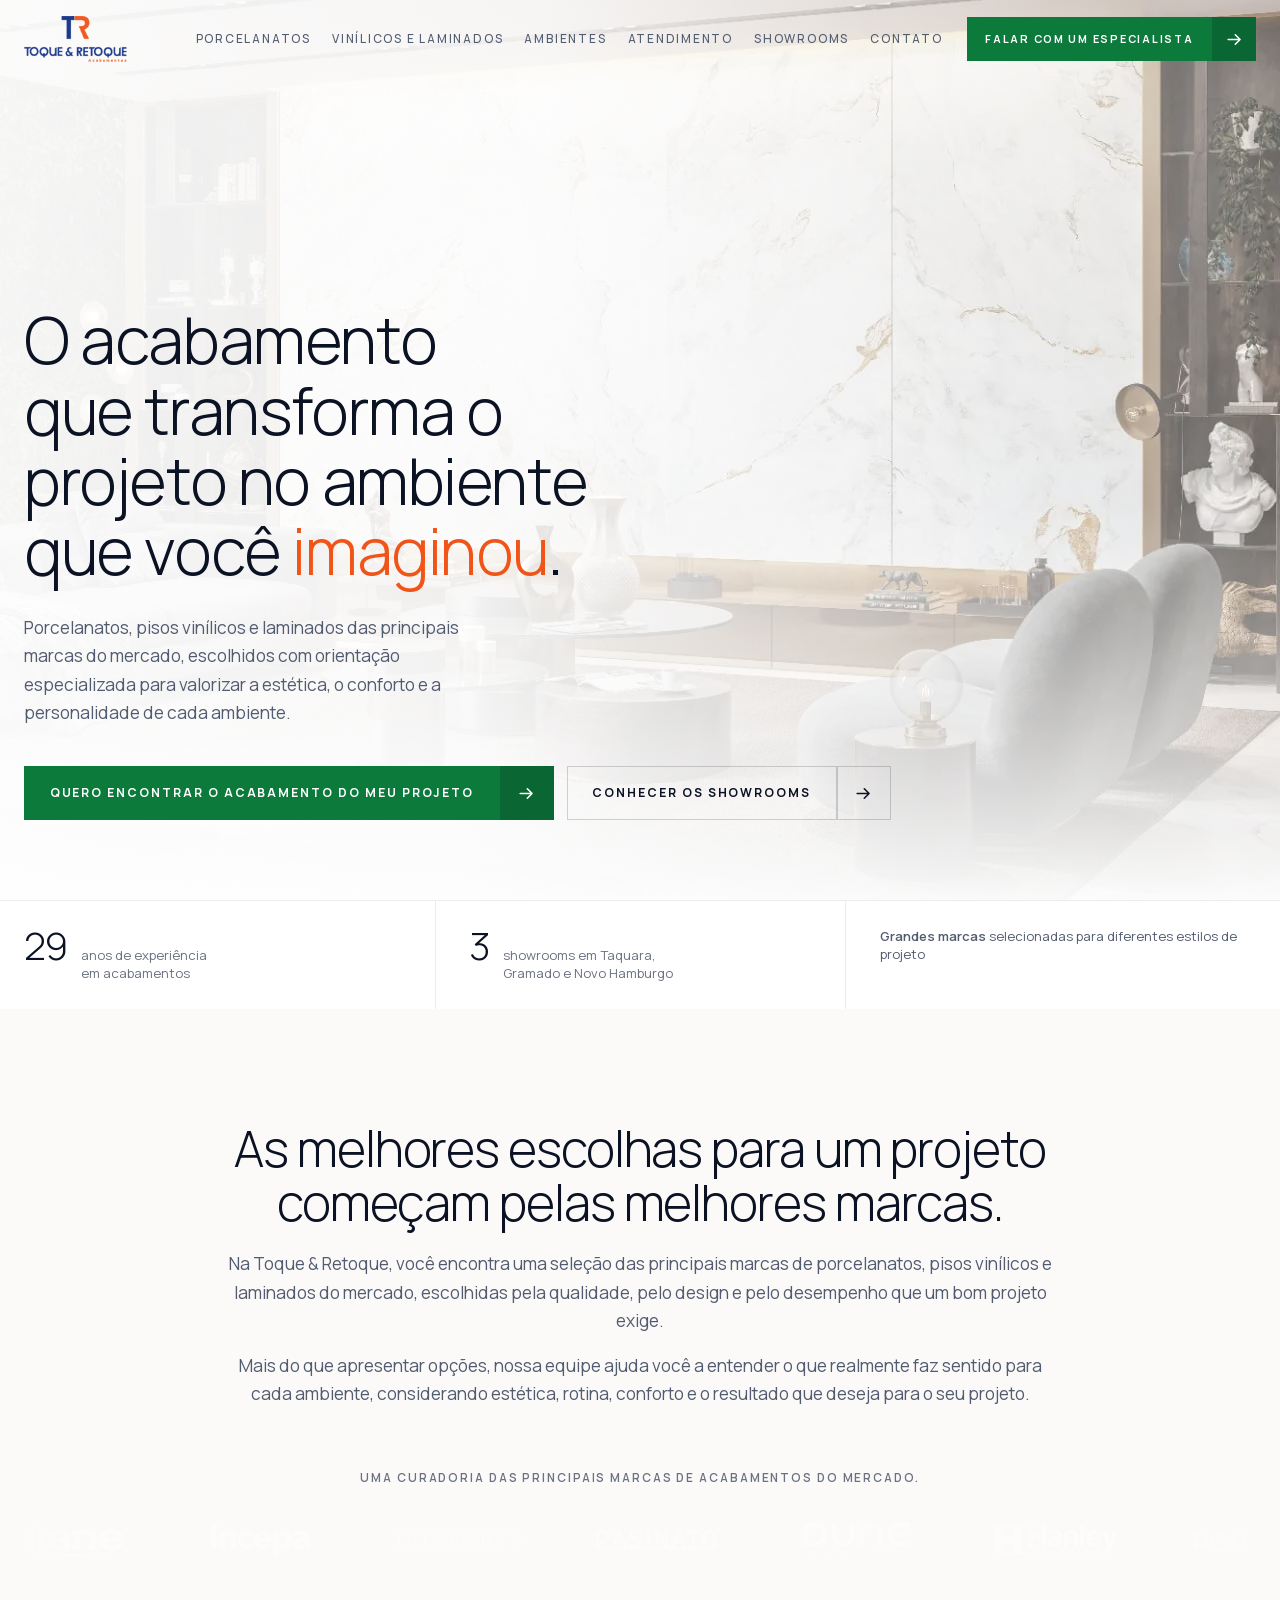
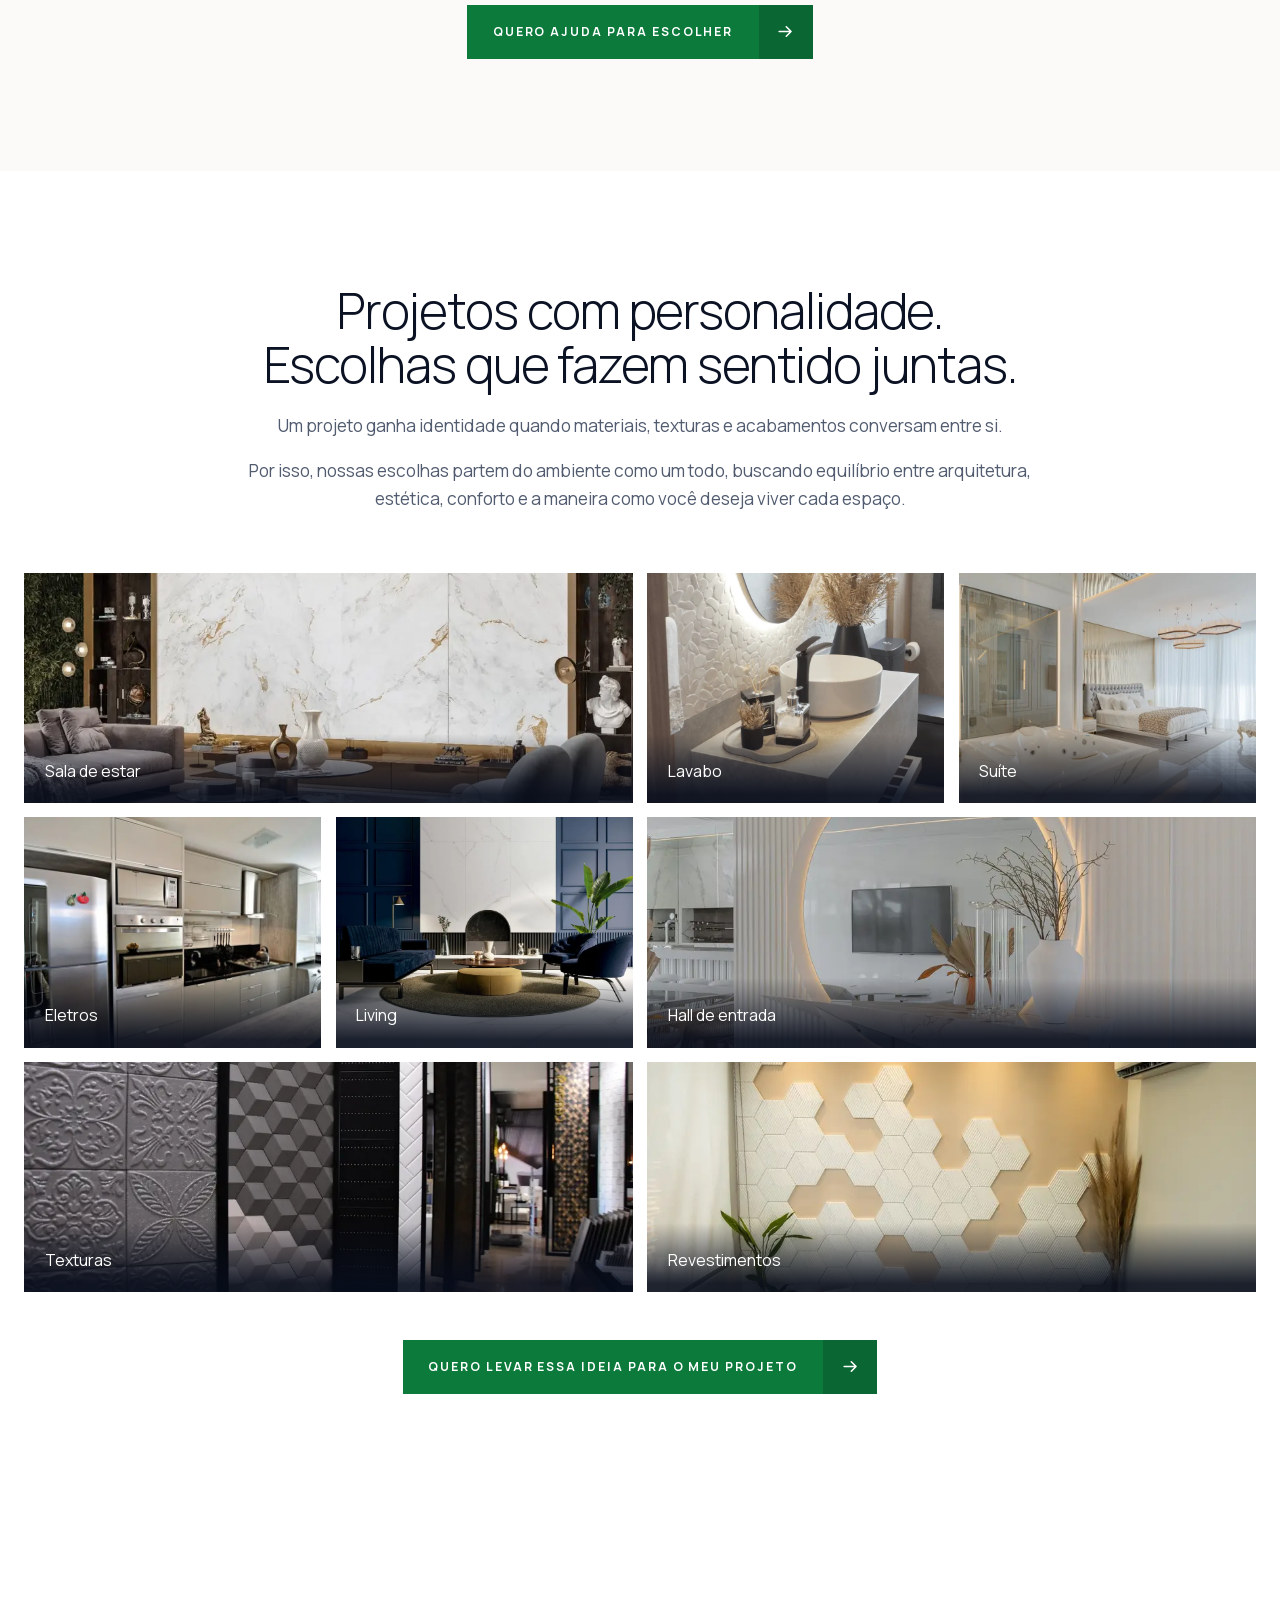
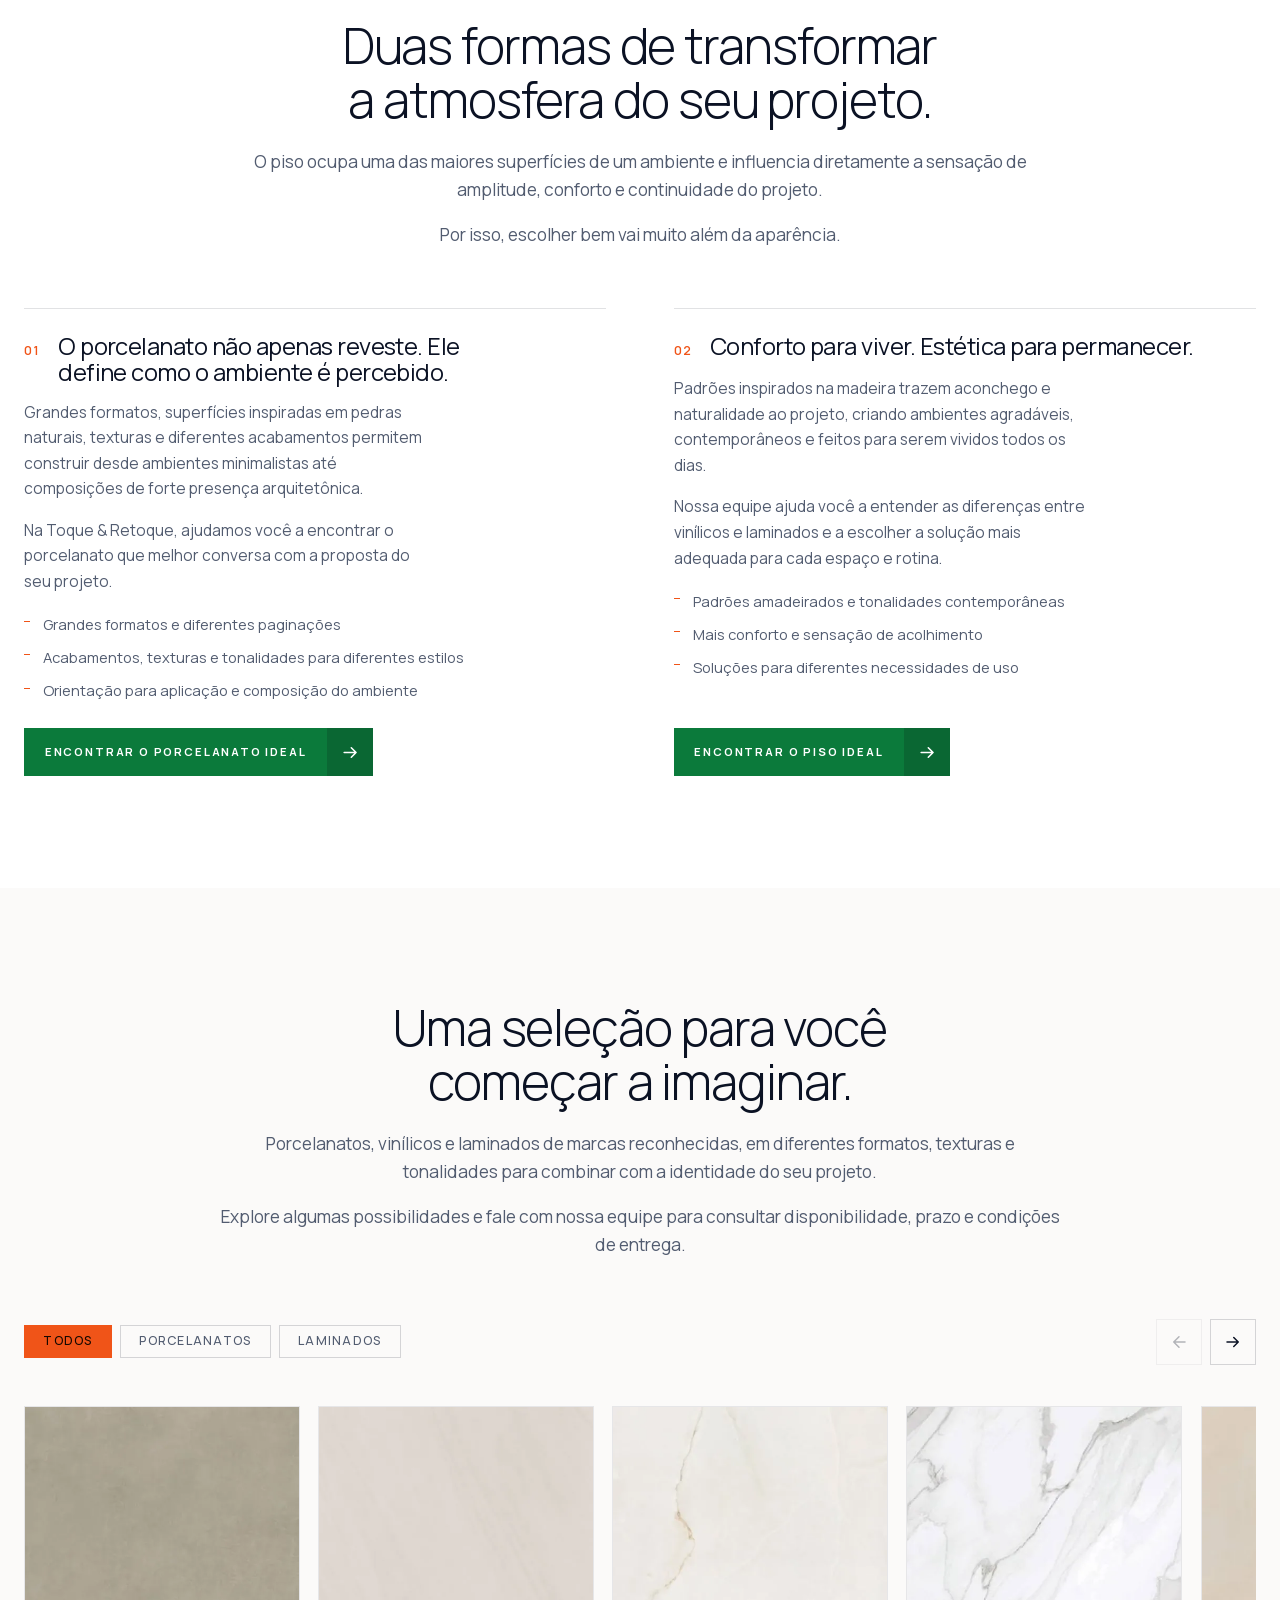
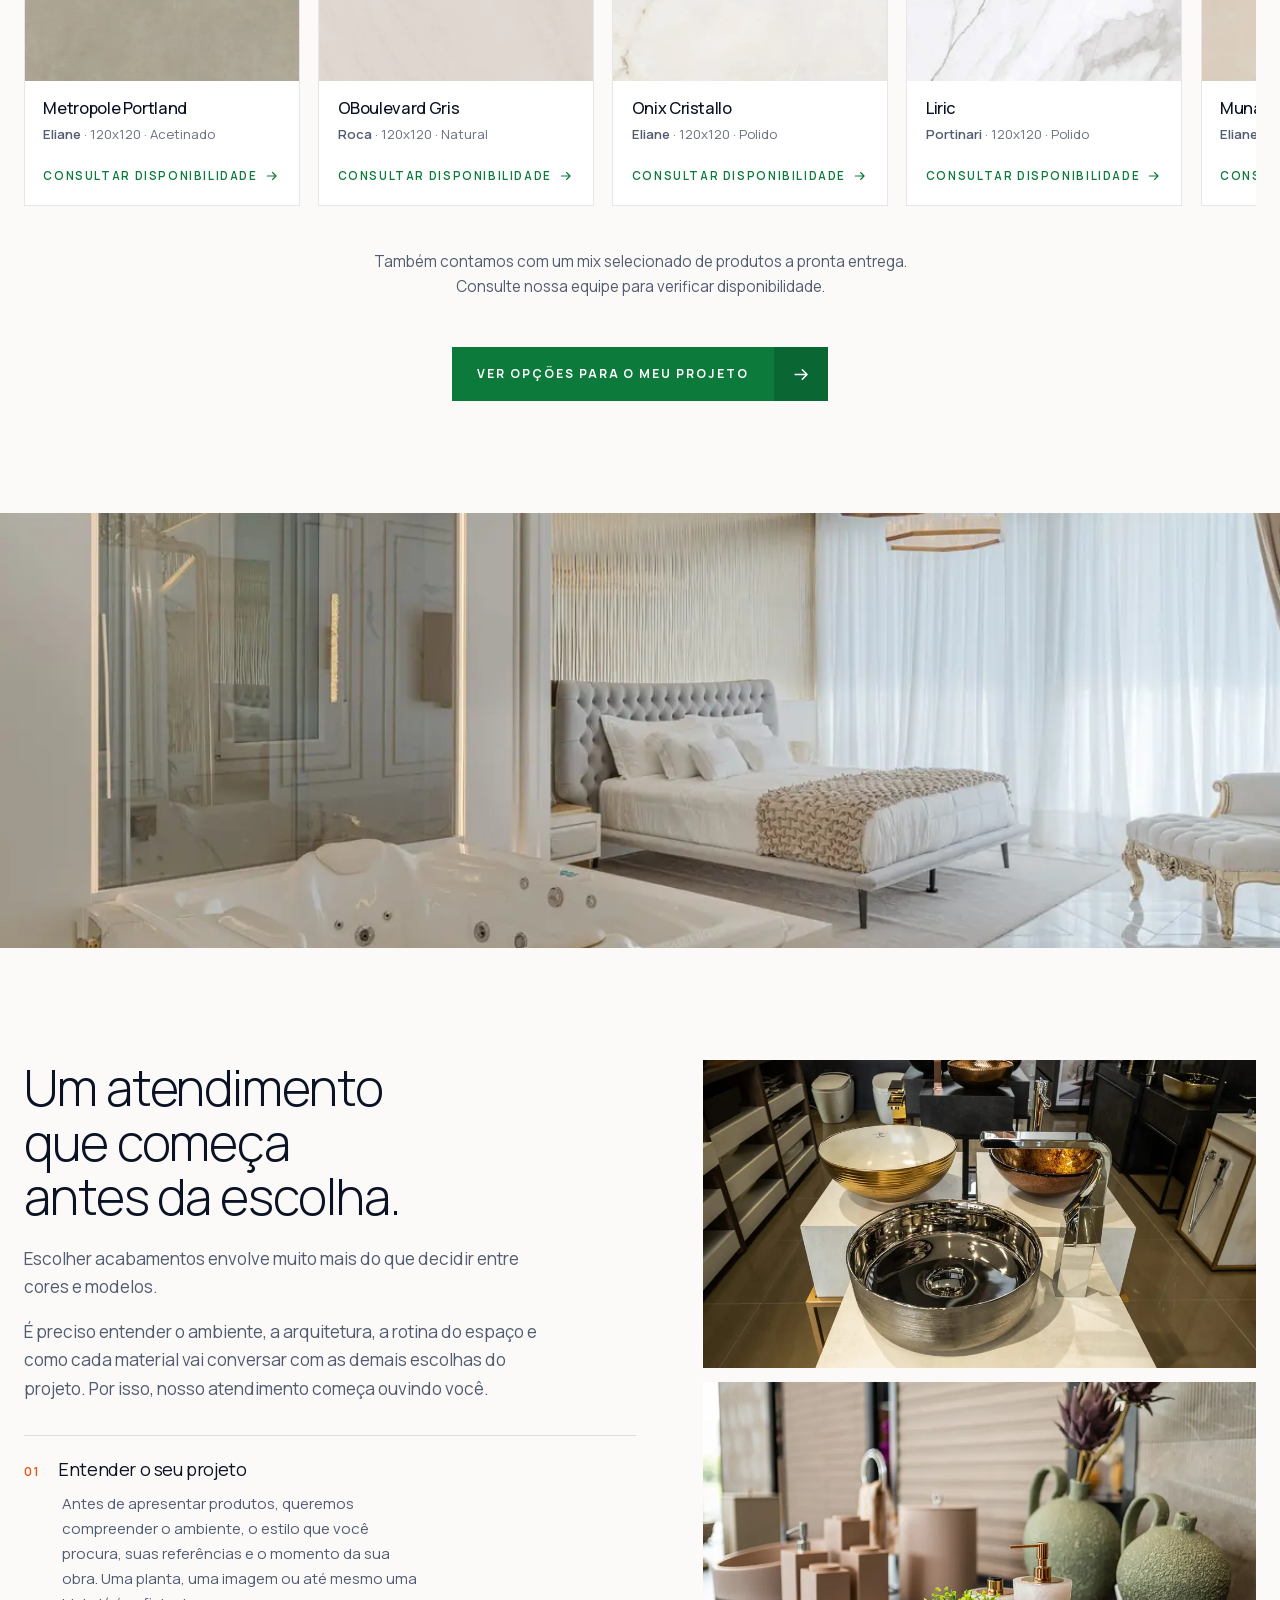
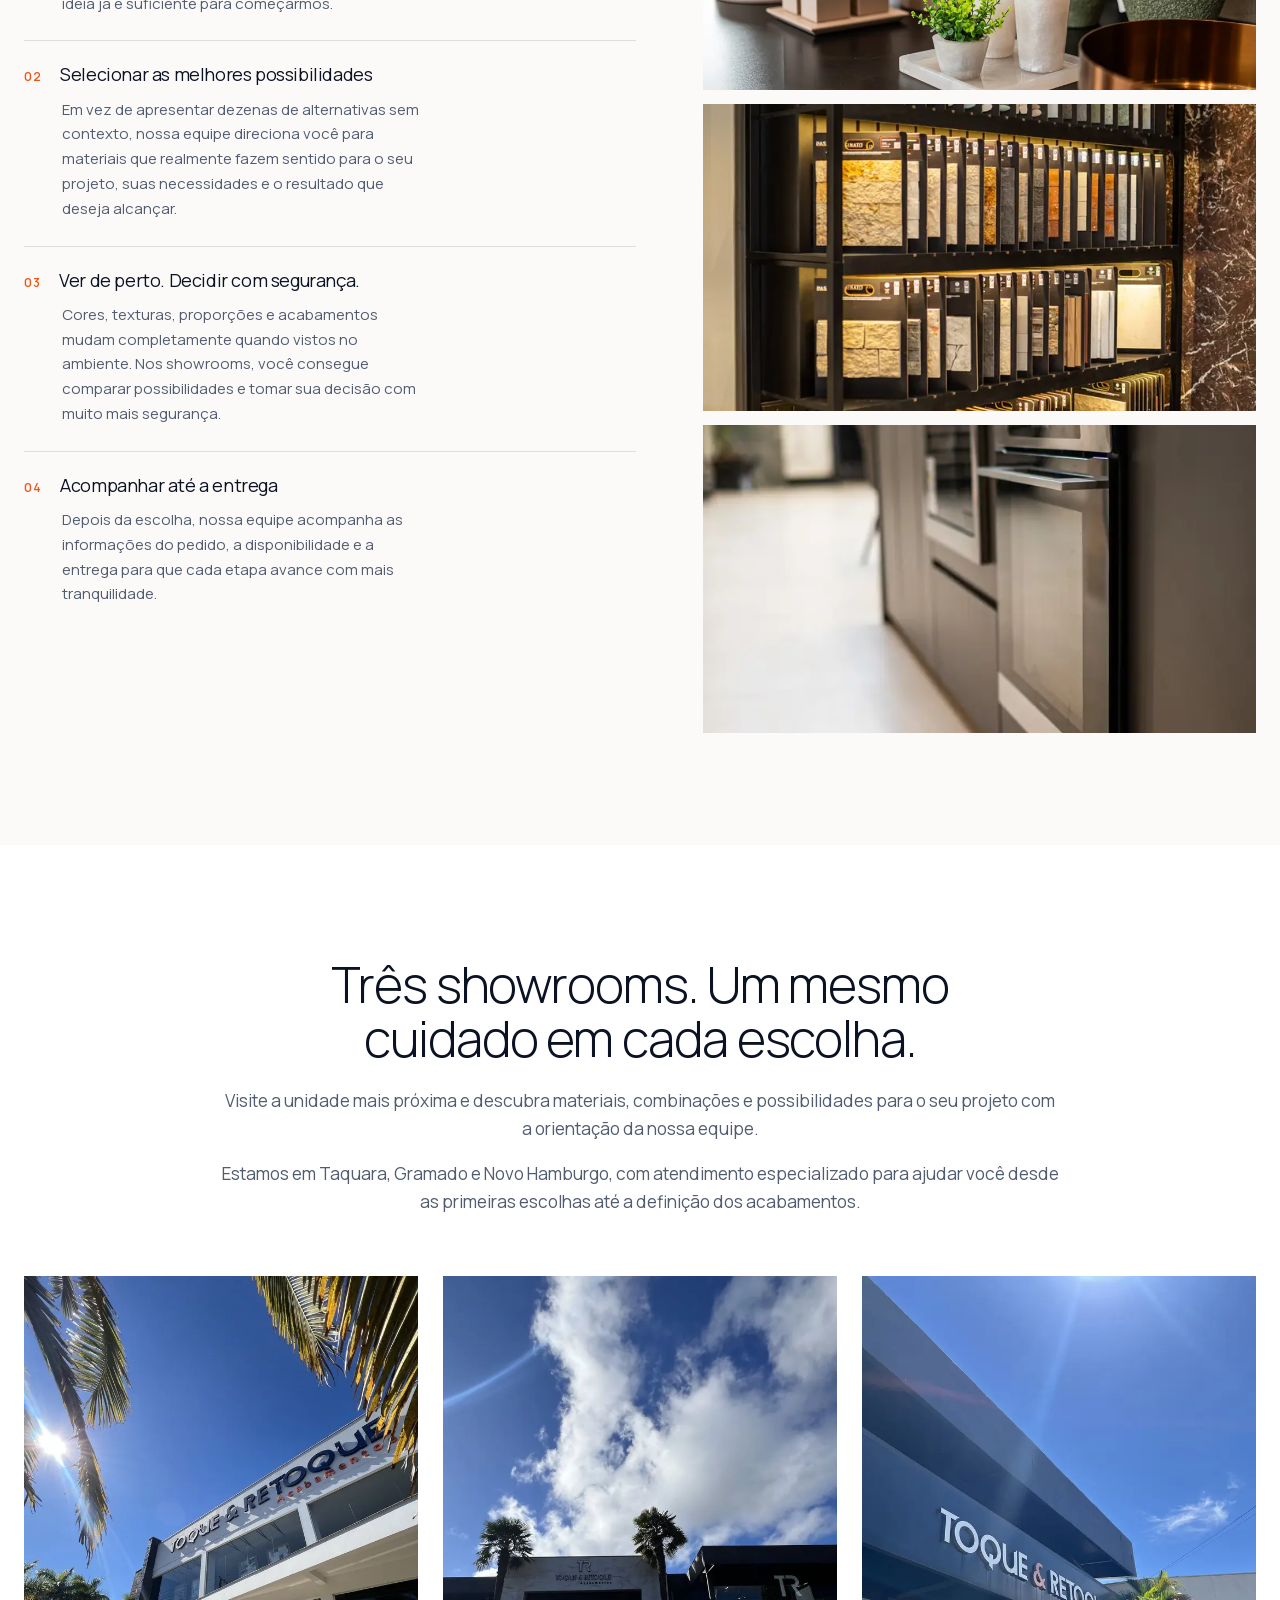
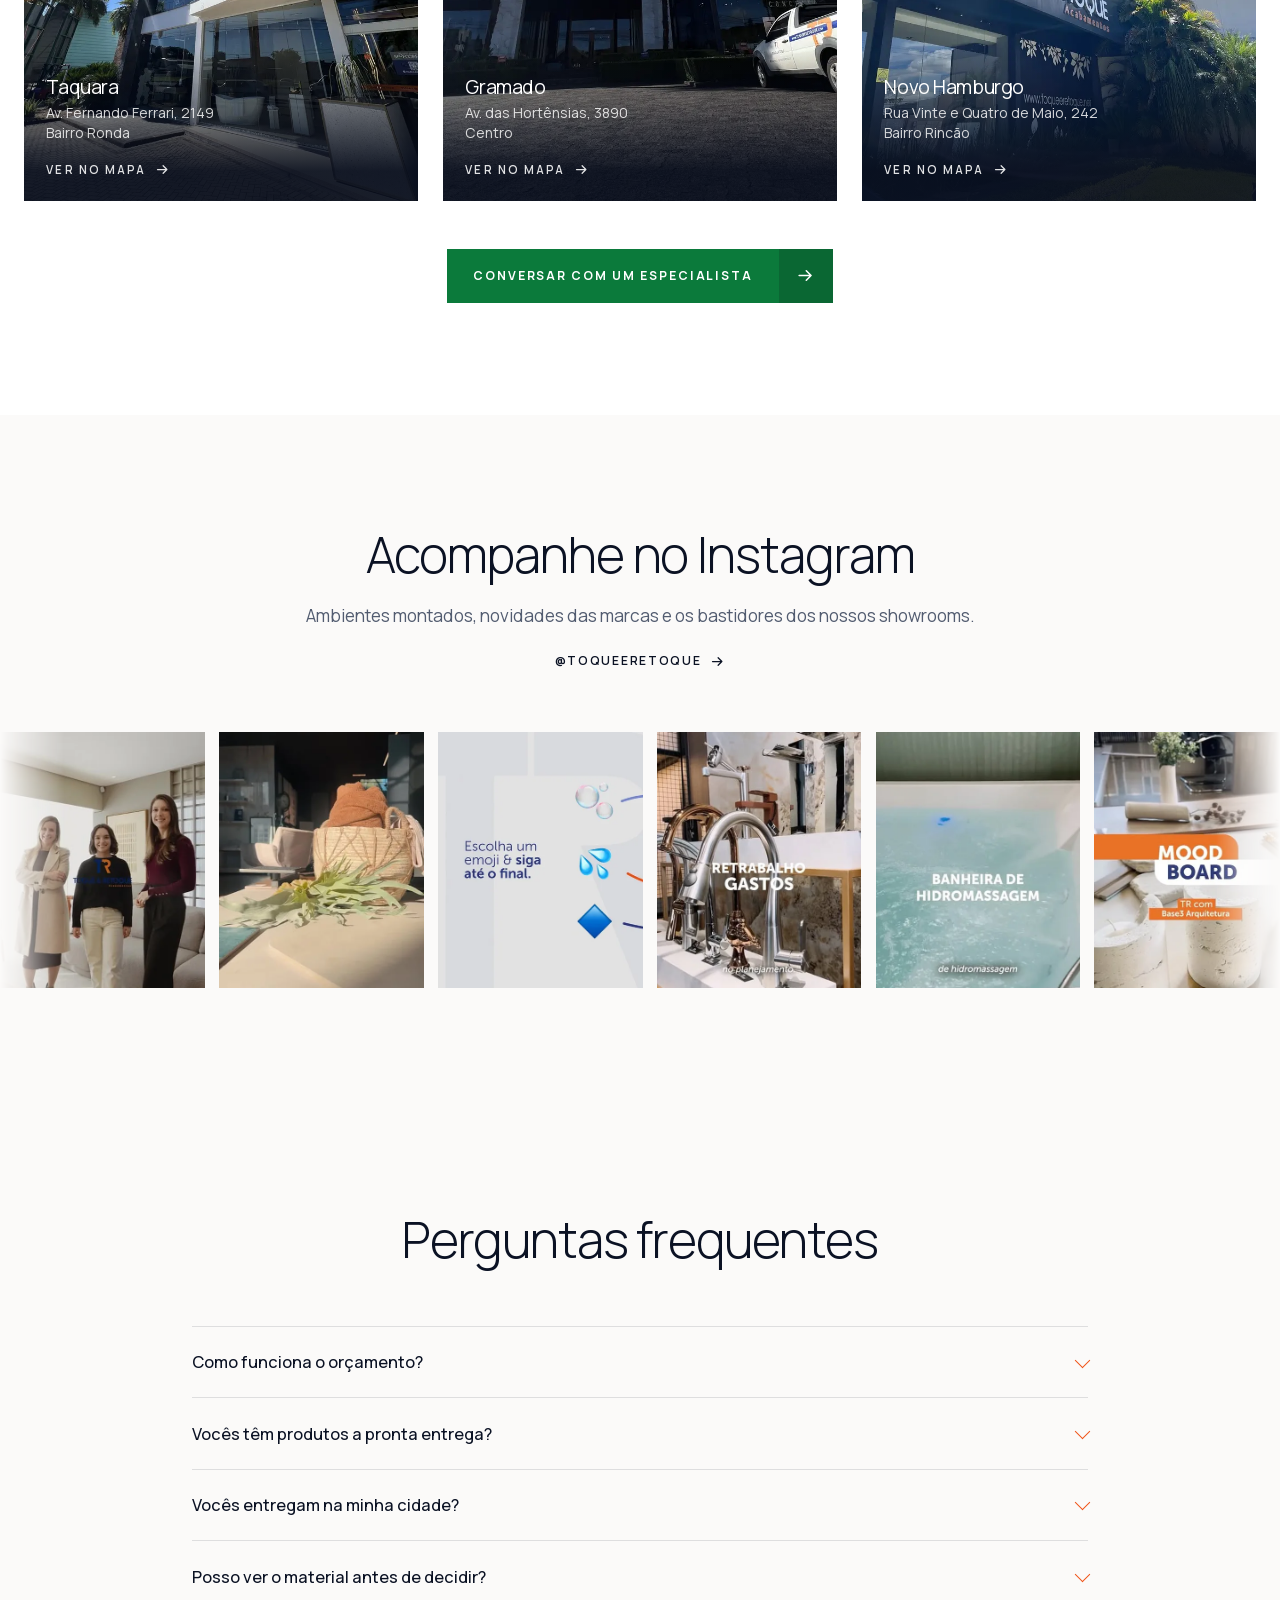
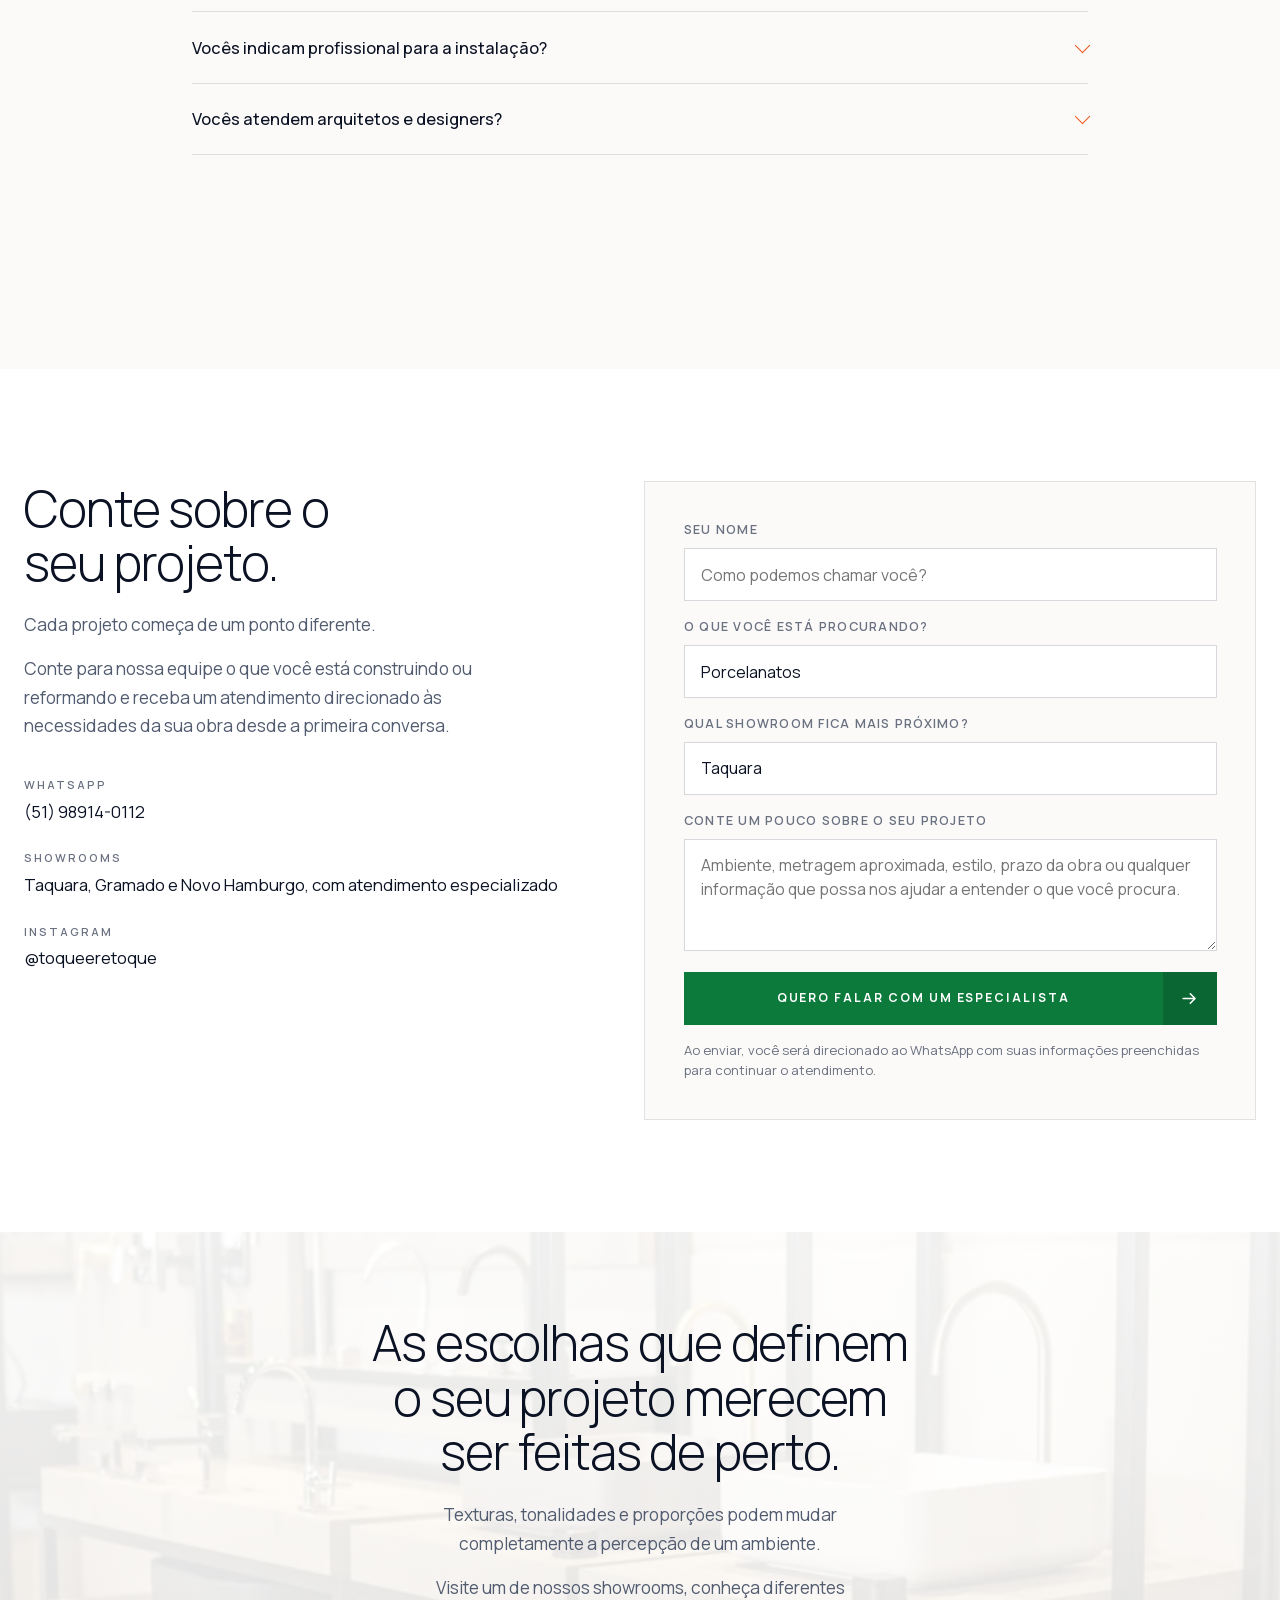
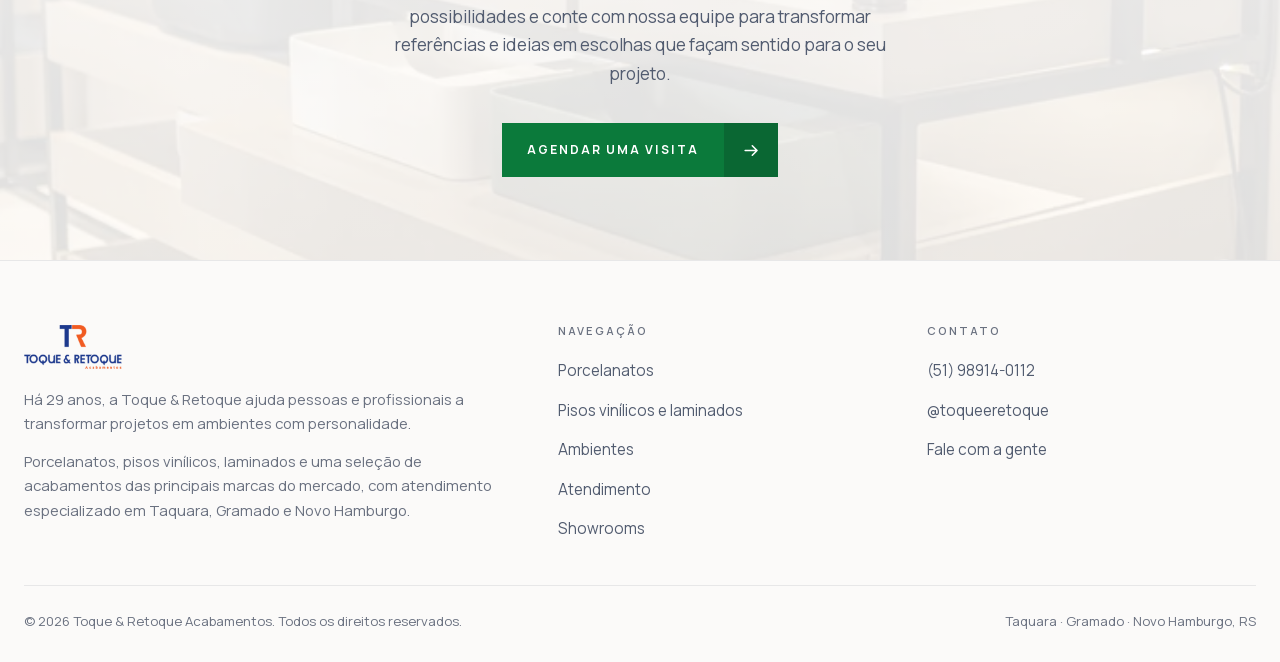
==== commit 7e6c3dc6: "fix: 4:5 Instagram cards, and stamp site.js so returning visitors get it The cards were square; they" ====
--- a/v2/index.html
+++ b/v2/index.html
@@ -8,7 +8,7 @@
 <link rel="preload" as="image" href="../assets/img/hero.webp"
       imagesrcset="../assets/img/hero-640.webp 640w, ../assets/img/hero-860.webp 860w, ../assets/img/hero.webp 1280w"
       imagesizes="100vw" fetchpriority="high">
-<style>@font-face{font-family:'Manrope';src:url('../assets/fonts/manrope-latin.woff2') format('woff2');font-weight:200 800;font-display:optional;unicode-range:U+0000-00FF,U+0131,U+0152-0153,U+02BB-02BC,U+02C6,U+02DA,U+02DC,U+0304,U+0308,U+0329,U+2000-206F,U+2074,U+20AC,U+2122,U+2191,U+2193,U+2212,U+2215,U+FEFF,U+FFFD}@font-face{font-family:'Manrope';src:url('../assets/fonts/manrope-latin-ext.woff2') format('woff2');font-weight:200 800;font-display:optional;unicode-range:U+0100-02BA,U+02BD-02C5,U+02C7-02CC,U+02CE-02D7,U+02DD-02FF,U+0304,U+0308,U+0329,U+1D00-1DBF,U+1E00-1E9F,U+1EF2-1EFF,U+2020,U+20A0-20AB,U+20AD-20C0,U+2113,U+2C60-2C7F,U+A720-A7FF}@font-face{font-family:'Archivo';src:url('../assets/fonts/archivo-latin.woff2') format('woff2');font-weight:400 700;font-display:optional;unicode-range:U+0000-00FF,U+0131,U+0152-0153,U+02BB-02BC,U+02C6,U+02DA,U+02DC,U+0304,U+0308,U+0329,U+2000-206F,U+2074,U+20AC,U+2122,U+2191,U+2193,U+2212,U+2215,U+FEFF,U+FFFD}@font-face{font-family:'Archivo';src:url('../assets/fonts/archivo-latin-ext.woff2') format('woff2');font-weight:400 700;font-display:optional;unicode-range:U+0100-02BA,U+02BD-02C5,U+02C7-02CC,U+02CE-02D7,U+02DD-02FF,U+0304,U+0308,U+0329,U+1D00-1DBF,U+1E00-1E9F,U+1EF2-1EFF,U+2020,U+20A0-20AB,U+20AD-20C0,U+2113,U+2C60-2C7F,U+A720-A7FF}:root{--noite:#070d1c;--noite-2:#0b1224;--noite-3:#111b33;--azul:#183084;--azul-luz:#2f4da8;--laranja:#f05418;--laranja-cl:#ff7038;--areia:#f4f2ef;--areia-2:#e9e5e0;--branco:#fcfbfa;--tinta:#0b1224;--tinta-2:#525c70;--tinta-3:#767d8a;--claro:rgba(255,255,255,.94);--claro-2:rgba(255,255,255,.7);--claro-3:rgba(255,255,255,.46);--risco:rgba(255,255,255,.14);--risco-2:rgba(255,255,255,.07);--sans:'Manrope',-apple-system,BlinkMacSystemFont,'Segoe UI',sans-serif;--w:min(1240px,100% - 3rem);--curva:cubic-bezier(.22,1,.36,1);--alt-nav:78px}*,*::before,*::after{box-sizing:border-box}html{-webkit-text-size-adjust:100%;scroll-behavior:smooth}body{margin:0;background:var(--noite);color:var(--claro);font-family:var(--sans);font-size:clamp(1rem,.97rem + .16vw,1.07rem);line-height:1.65;-webkit-font-smoothing:antialiased;overflow-x:hidden}body.travado{overflow:hidden}img,svg{display:block;max-width:100%}a{color:inherit}p{margin:0}[hidden]{display:none!important}.env{width:var(--w);margin-inline:auto}.oculto{position:absolute;width:1px;height:1px;overflow:hidden;clip-path:inset(50%);white-space:nowrap}.oculto:focus-visible{position:fixed;top:.7rem;left:.7rem;z-index:200;width:auto;height:auto;padding:.8rem 1.2rem;clip-path:none;background:var(--laranja);color:#12060a;font-weight:600;text-decoration:none}:focus-visible{outline:2px solid var(--laranja);outline-offset:3px}section[id]{scroll-margin-top:calc(var(--alt-nav) + 1rem)}h1,h2,h3{margin:0;font-weight:300;line-height:1.1;letter-spacing:-.022em;text-wrap:balance}h1{font-size:clamp(2.15rem,1.3rem + 3.4vw,4rem)}h2{font-size:clamp(1.85rem,1.2rem + 2.5vw,3.1rem)}h3{font-size:clamp(1.15rem,1rem + .6vw,1.5rem);font-weight:400}strong,b{font-weight:600}.leve{color:var(--claro-2)}.destaque{color:var(--laranja)}.texto{font-size:clamp(.99rem,.96rem + .22vw,1.08rem);color:var(--claro-2);max-width:52ch}.sec--claro .texto{color:var(--tinta-2)}.texto p + p{margin-top:1rem}.btn{display:inline-flex;align-items:stretch;border:0;padding:0;background:none;font:inherit;text-decoration:none;cursor:pointer;color:inherit}.btn>span{display:flex;align-items:center;padding:1.05rem 1.6rem;background:var(--laranja);color:#160801;font-size:.76rem;font-weight:700;letter-spacing:.16em;text-transform:uppercase;transition:background-color .35s var(--curva)}.btn>i{display:grid;place-content:center;width:54px;flex:none;background:var(--laranja-cl);color:#160801;transition:background-color .35s var(--curva)}.btn>i svg{width:19px;height:19px;transition:transform .45s var(--curva)}.btn:hover>span{background:var(--laranja-cl)}.btn:hover>i{background:var(--branco)}.btn:hover>i svg{transform:translateX(3px)}.btn--vazado>span{background:transparent;color:var(--claro);box-shadow:inset 0 0 0 1px var(--risco)}.btn--vazado>i{background:transparent;color:var(--claro);box-shadow:inset 0 0 0 1px var(--risco)}.btn--vazado:hover>span{background:rgba(255,255,255,.07)}.btn--vazado:hover>i{background:var(--laranja);color:#160801;box-shadow:none}.sec--claro .btn--vazado>span,.sec--claro .btn--vazado>i{color:var(--tinta);box-shadow:inset 0 0 0 1px rgba(11,18,36,.16)}.sec--claro .btn--vazado:hover>span{background:rgba(11,18,36,.05)}.acoes{display:flex;flex-wrap:wrap;gap:.8rem;margin-top:clamp(2rem,1.4rem + 2vw,3rem)}.acoes--centro{justify-content:center}.btn--wa>span{background:#0b7a3b;color:#fff}.btn--wa>i{background:#0a6733;color:#fff}.btn--wa:hover>span{background:#0a6733}.btn--wa:hover>i{background:#fff;color:#0a6733}.mais{display:inline-flex;align-items:center;gap:.55rem;font-size:.72rem;font-weight:600;letter-spacing:.18em;text-transform:uppercase;text-decoration:none;color:var(--claro)}.mais svg{width:15px;height:15px;transition:transform .4s var(--curva)}.mais:hover svg{transform:translateX(4px)}.nav{position:fixed;top:0;left:0;right:0;z-index:90;transition:background-color .4s,backdrop-filter .4s,border-color .4s;border-bottom:1px solid transparent}.nav[data-fixa]{background:rgba(7,13,28,.82);backdrop-filter:blur(14px);border-bottom-color:var(--risco-2)}.nav__g{display:flex;align-items:center;gap:1.5rem;min-height:var(--alt-nav)}.nav__logo{flex:none;display:flex;align-items:center}.nav__logo img{height:clamp(38px,4vw,46px);width:auto;filter:brightness(0) invert(1)}.nav__links{display:flex;gap:2.1rem;margin-left:auto}.nav__links a{position:relative;font-size:.74rem;font-weight:500;letter-spacing:.15em;text-transform:uppercase;text-decoration:none;color:var(--claro-2);padding-block:.4rem;transition:color .3s}.nav__links a::after{content:'';position:absolute;left:0;bottom:0;width:100%;height:1px;background:var(--laranja);transform:scaleX(0);transform-origin:right;transition:transform .45s var(--curva)}.nav__links a:hover{color:var(--claro)}.nav__links a:hover::after{transform:scaleX(1);transform-origin:left}.nav__acao{flex:none}.nav__acao .btn>span{padding:.8rem 1.15rem;font-size:.68rem}.nav__acao .btn>i{width:44px}.burger{display:none;margin-left:auto;width:46px;height:46px;border:0;background:none;color:var(--claro);cursor:pointer;padding:0}.burger span{display:block;width:24px;height:1.5px;margin:6px auto;background:currentColor;transition:transform .4s var(--curva),opacity .25s}.burger[aria-expanded=true] span:nth-child(1){transform:translateY(7.5px) rotate(45deg)}.burger[aria-expanded=true] span:nth-child(2){opacity:0}.burger[aria-expanded=true] span:nth-child(3){transform:translateY(-7.5px) rotate(-45deg)}.gaveta{position:fixed;inset:0;z-index:80;background:var(--noite);display:grid;place-content:center;gap:1.6rem;text-align:center;opacity:0;visibility:hidden;transition:opacity .4s,visibility .4s}.gaveta[data-aberta]{opacity:1;visibility:visible}.gaveta a{font-size:1.4rem;font-weight:300;text-decoration:none;color:var(--claro)}.gaveta a:hover{color:var(--laranja)}.hero{position:relative;min-height:100svh;display:flex;align-items:flex-end;padding-block:calc(var(--alt-nav) + 4rem) 0;overflow:hidden;isolation:isolate}.hero__foto{position:absolute;inset:0;z-index:-2}.hero__foto img{width:100%;height:100%;object-fit:cover;object-position:50% 55%}.hero__veu{position:absolute;inset:0;z-index:-1;background:linear-gradient(96deg,rgba(7,13,28,.93) 0%,rgba(7,13,28,.82) 38%,rgba(7,13,28,.45) 72%,rgba(7,13,28,.3) 100%),linear-gradient(0deg,rgba(7,13,28,.85) 0%,transparent 42%)}.hero__g{position:relative;padding-bottom:clamp(3rem,2rem + 4vw,5rem)}.hero h1{max-width:19ch}.hero .texto{margin-top:1.7rem;max-width:46ch}.hero__acoes{display:flex;flex-wrap:wrap;gap:.8rem;margin-top:2.4rem}.numeros{background:var(--noite-2);border-top:1px solid var(--risco-2)}.numeros__g{display:grid;grid-template-columns:repeat(3,1fr)}.numeros__i{display:flex;align-items:baseline;gap:.9rem;padding:clamp(1.1rem,.9rem + .9vw,1.7rem) 0;border-left:1px solid var(--risco-2);padding-left:clamp(1.2rem,.8rem + 1.6vw,2.4rem)}.numeros__i:first-child{border-left:0;padding-left:0}.numeros__n{font-size:clamp(1.7rem,1.3rem + 1.5vw,2.4rem);font-weight:300;line-height:1;letter-spacing:-.04em;color:var(--branco);flex:none}.numeros__r{font-size:.82rem;line-height:1.4;color:var(--claro-3)}.sec{position:relative;padding-block:clamp(4rem,3rem + 5vw,7.5rem)}.sec--claro{background:var(--areia);color:var(--tinta)}.sec--claro h1,.sec--claro h2,.sec--claro h3{color:var(--tinta)}.sec--areia2{background:var(--areia-2)}.sec--fundo2{background:var(--noite-2)}.cabeca{max-width:44rem;margin-bottom:clamp(2.4rem,1.6rem + 2.6vw,4rem)}.cabeca--centro{margin-inline:auto;text-align:center;max-width:56rem}.cabeca--centro h2{max-width:none;text-wrap:balance}.cabeca--centro .texto{max-width:84ch}.cabeca--centro .texto{margin-inline:auto;text-align:center}.cabeca .texto{margin-top:1.3rem}.marcas__l{text-align:center;font-size:.74rem;font-weight:600;letter-spacing:.16em;text-transform:uppercase;color:var(--claro-3);margin:0 auto clamp(1.5rem, 1.1rem + 1.4vw, 2.6rem);width:var(--w)}.nota{margin-top:clamp(1.6rem,1.2rem + 1.4vw,2.4rem);text-align:center;font-size:.95rem;color:var(--claro-2);max-width:60ch;margin-inline:auto}.item .acoes{margin-top:auto;padding-top:1.6rem}.item .acoes .btn>span{padding:.9rem 1.3rem;font-size:.71rem}.item .acoes .btn>i{width:46px}.insta{overflow:hidden;-webkit-mask:linear-gradient(90deg,transparent,#000 5%,#000 95%,transparent);mask:linear-gradient(90deg,transparent,#000 5%,#000 95%,transparent)}.insta__t{display:flex;width:max-content;animation:corre-insta 58s linear infinite}@keyframes corre-insta{to{transform:translateX(-50%)}}.insta__t a{position:relative;display:block;width:clamp(148px,16vw,224px);aspect-ratio:1;margin-right:clamp(.6rem,.4rem + .6vw,1rem);overflow:hidden;background:var(--noite-3)}.insta__t img{width:100%;height:100%;object-fit:cover;transition:transform 1s var(--curva)}.insta__t a::after{content:'';position:absolute;inset:0;background:var(--noite);opacity:0;transition:opacity .45s var(--curva)}.insta__t a:hover img{transform:scale(1.06)}.insta__t a:hover::after{opacity:.22}.insta:hover .insta__t{animation-play-state:paused}.insta__perfil{display:inline-flex;align-items:center;gap:.55rem;margin-top:1.3rem;font-size:.76rem;font-weight:600;letter-spacing:.14em;text-transform:uppercase;text-decoration:none;color:var(--claro)}.insta__perfil svg{width:15px;height:15px;transition:transform .4s var(--curva)}.insta__perfil:hover{color:var(--laranja)}.insta__perfil:hover svg{transform:translateX(4px)}@media(prefers-reduced-motion:reduce){.insta__t{animation:none}}.marcas{overflow:hidden;-webkit-mask:linear-gradient(90deg,transparent,#000 6%,#000 94%,transparent);mask:linear-gradient(90deg,transparent,#000 6%,#000 94%,transparent)}.marcas__t{display:flex;align-items:center;gap:clamp(2.5rem,1.5rem + 4vw,5rem);width:max-content;animation:corre var(--dur,38s) linear infinite}.marcas:hover .marcas__t{animation-play-state:paused}@keyframes corre{to{transform:translateX(calc(-50% - clamp(2.5rem,1.5rem + 4vw,5rem) / 2))}}.marcas__t img{height:clamp(26px,3vw,34px);width:auto;flex:none;opacity:.5;filter:brightness(0) invert(1);transition:opacity .35s}.sec--claro .marcas__t img{filter:none;opacity:.42}.marcas__t img:hover{opacity:1}.galeria{display:grid;grid-template-columns:repeat(4,1fr);grid-auto-rows:clamp(170px,18vw,250px);gap:clamp(.6rem,.4rem + .6vw,1rem)}.peca{position:relative;overflow:hidden;background:var(--noite-3);text-decoration:none;display:block;height:100%}.peca--larga{grid-column:span 2}.peca img{width:100%;height:100%;object-fit:cover;transition:transform 1.1s var(--curva)}.peca:hover img{transform:scale(1.05)}.peca__x{position:absolute;inset:auto 0 0;padding:1.5rem 1.3rem 1.2rem;background:linear-gradient(0deg,rgba(7,13,28,.88) 12%,transparent);display:grid;gap:.5rem}.sec--claro .peca .peca__n,.peca__n{font-size:1rem;font-weight:400;color:#fff}.peca .mais{color:var(--claro-2);font-size:.66rem}.itens{display:grid;grid-template-columns:1fr 1fr;gap:clamp(2rem,1.2rem + 3vw,3.6rem) clamp(2rem,1rem + 4vw,4.5rem)}.item{border-top:1px solid rgba(11,18,36,.14);padding-top:1.5rem;display:flex;flex-direction:column}.sec:not(.sec--claro) .item{border-top-color:var(--risco-2)}.item__c{display:flex;gap:1.1rem;align-items:baseline;margin-bottom:.9rem}.item__n{font-size:.78rem;font-weight:600;letter-spacing:.1em;color:var(--laranja);flex:none}.item p{font-size:.97rem;color:var(--tinta-2);max-width:46ch}.sec:not(.sec--claro) .item p{color:var(--claro-2)}.item ul{list-style:none;margin:1.1rem 0 0;padding:0;display:grid;gap:.55rem}.item li{position:relative;padding-left:1.2rem;font-size:.92rem;color:var(--tinta-2)}.sec:not(.sec--claro) .item li{color:var(--claro-3)}.item li::before{content:'';position:absolute;left:0;top:.62em;width:6px;height:1px;background:var(--laranja)}.barra{display:flex;align-items:center;gap:1rem;flex-wrap:nowrap;margin-bottom:clamp(1.6rem,1.2rem + 1.4vw,2.4rem)}.filtros{display:flex;flex-wrap:wrap;gap:.5rem;flex:1 1 auto;min-width:0}.filtro{padding:.6rem 1.15rem;border:1px solid var(--risco);background:transparent;color:var(--claro-2);font:500 .78rem/1 var(--sans);letter-spacing:.1em;text-transform:uppercase;cursor:pointer;transition:background-color .3s,color .3s,border-color .3s}.filtro:hover{color:var(--claro);border-color:var(--claro-3)}.filtro[aria-pressed=true]{background:var(--laranja);border-color:var(--laranja);color:#160801}.setas{display:flex;gap:.5rem;margin-left:auto;flex:none}.seta{display:grid;place-content:center;width:46px;height:46px;flex:none;padding:0;border:1px solid var(--risco);background:transparent;color:var(--claro);cursor:pointer;transition:background-color .3s,border-color .3s,color .3s,opacity .3s}.seta svg{width:18px;height:18px}.seta:hover:not(:disabled){background:var(--laranja);border-color:var(--laranja);color:#160801}.seta:disabled{opacity:.3;cursor:default}.vitrine{--vis:4.25;--gap:clamp(.8rem,.5rem + .8vw,1.2rem);display:grid;grid-auto-flow:column;grid-auto-columns:calc((100% - (var(--vis) - 1) * var(--gap)) / var(--vis));gap:var(--gap);overflow-x:auto;overscroll-behavior-x:contain;scroll-snap-type:x mandatory;scroll-behavior:smooth;scrollbar-width:none;-ms-overflow-style:none;padding-block:4px 6px}.vitrine::-webkit-scrollbar{display:none}.prod{scroll-snap-align:start;display:flex;flex-direction:column;background:var(--noite-3);border:1px solid var(--risco-2);overflow:hidden;transition:border-color .35s,transform .45s var(--curva)}.prod:hover{border-color:rgba(240,84,24,.45);transform:translateY(-3px)}.prod__f{aspect-ratio:1;overflow:hidden;background:var(--noite-2)}.prod__f img{width:100%;height:100%;object-fit:cover;transition:transform 1.1s var(--curva)}.prod:hover .prod__f img{transform:scale(1.05)}.prod__c{padding:1.1rem 1.15rem 1.25rem;display:flex;flex-direction:column;gap:.35rem;flex:1}.prod__n{font-size:1.02rem;font-weight:500;line-height:1.25;color:var(--claro)}.prod__m{font-size:.83rem;color:var(--claro-3)}.prod__m b{color:var(--claro-2);font-weight:600}.prod__cta{margin-top:auto;padding-top:.9rem;display:inline-flex;align-items:center;gap:.45rem;font-size:.72rem;font-weight:600;letter-spacing:.14em;text-transform:uppercase;text-decoration:none;color:#4ade80}.prod__cta svg{width:14px;height:14px;transition:transform .4s var(--curva)}.prod__cta:hover svg{transform:translateX(3px)}@media(max-width:1000px){.vitrine{--vis:3.25}}@media(max-width:760px){.vitrine{--vis:2.25}}@media(max-width:520px){.vitrine{--vis:1.35}}.metodo{display:grid;grid-template-columns:1.05fr minmax(0,.95fr);gap:clamp(2rem,1rem + 4vw,4.5rem);align-items:stretch}.passos{display:grid;gap:0;margin-top:2rem}.passo{border-top:1px solid var(--risco-2);padding:1.5rem 0}.passo__t{display:flex;gap:1.1rem;align-items:baseline;margin-bottom:.6rem}.passo__n{font-size:.78rem;font-weight:600;letter-spacing:.1em;color:var(--laranja);flex:none}.passo h3{font-size:1.12rem;font-weight:400}.passo p{font-size:.94rem;color:var(--claro-2);max-width:44ch;padding-left:2.4rem}.metodo__fotos{position:relative;min-height:clamp(420px,44vw,640px)}.pilha{position:absolute;inset:0;display:grid;grid-template-rows:repeat(4,1fr);gap:clamp(.6rem,.4rem + .6vw,1rem)}.pilha img{width:100%;height:100%;object-fit:cover;min-height:0}@media(max-width:1000px){.metodo__fotos{min-height:0}.pilha{position:static;grid-template-rows:none}.pilha img{aspect-ratio:4/3}}.faixa{height:clamp(240px,34vw,440px);overflow:hidden;position:relative}.faixa img{width:100%;height:100%;object-fit:cover;object-position:50% 58%}.lojas{display:grid;grid-template-columns:repeat(3,1fr);gap:clamp(1rem,.6rem + 1.2vw,1.6rem)}.loja{position:relative;overflow:hidden;background:var(--noite-3)}.loja__f{aspect-ratio:3/4;overflow:hidden}.loja__f img{width:100%;height:100%;object-fit:cover;transition:transform 1.1s var(--curva)}.loja:hover .loja__f img{transform:scale(1.04)}.loja__x{position:absolute;inset:auto 0 0;padding:1.6rem 1.4rem 1.4rem;background:linear-gradient(0deg,rgba(7,13,28,.92) 20%,transparent);display:grid;gap:.3rem}.sec--claro .loja .loja__n,.loja__n{font-size:1.2rem;font-weight:400;color:#fff}.loja__e{font-size:.88rem;color:var(--claro-2);line-height:1.45}.loja .mais{margin-top:.7rem}.fq{display:grid;gap:0;max-width:56rem;margin-inline:auto}.fq details{border-top:1px solid rgba(11,18,36,.14)}.fq details:last-child{border-bottom:1px solid rgba(11,18,36,.14)}.fq summary{display:flex;align-items:center;justify-content:space-between;gap:1.5rem;padding:1.35rem 0;cursor:pointer;list-style:none;font-size:1.03rem;font-weight:500}.fq summary::-webkit-details-marker{display:none}.fq summary::after{content:'';width:11px;height:11px;flex:none;border-right:1.5px solid var(--laranja);border-bottom:1.5px solid var(--laranja);transform:rotate(45deg);margin-bottom:4px;transition:transform .35s var(--curva)}.fq details[open] summary::after{transform:rotate(-135deg);margin-bottom:-3px}.fq p{padding-bottom:1.5rem;font-size:.97rem;color:var(--tinta-2);max-width:64ch}.contato{display:grid;grid-template-columns:.95fr 1.05fr;gap:clamp(2.2rem,1.4rem + 3.5vw,4.5rem);align-items:start}.dados{list-style:none;margin:2.2rem 0 0;padding:0;display:grid;gap:1.5rem}.dados li{display:grid;gap:.2rem}.dados b{font-size:.7rem;font-weight:600;letter-spacing:.18em;text-transform:uppercase;color:var(--claro-3)}.dados span,.dados a{font-size:1.05rem;color:var(--claro);text-decoration:none}.dados a:hover{color:var(--laranja)}.form{display:grid;gap:1rem;padding:clamp(1.6rem,1.2rem + 1.8vw,2.4rem);background:var(--noite-3);border:1px solid var(--risco-2)}.campo{display:grid;gap:.45rem}.campo label{font-size:.78rem;font-weight:600;letter-spacing:.1em;text-transform:uppercase;color:var(--claro-3)}.campo input,.campo select,.campo textarea{width:100%;padding:.85rem 1rem;background:var(--noite);border:1px solid var(--risco);color:var(--claro);font:400 1rem/1.5 var(--sans);transition:border-color .3s}.campo textarea{min-height:112px;resize:vertical}.campo select{appearance:none;background-image:url("data:image/svg+xml,%3Csvg xmlns='http://www.w3.org/2000/svg' viewBox='0 0 12 8'%3E%3Cpath d='M1 1l5 5 5-5' fill='none' stroke='%23767d8a' stroke-width='1.6' stroke-linecap='round'/%3E%3C/svg%3E");background-repeat:no-repeat;background-position:right 1rem center;background-size:12px;padding-right:2.5rem}.campo input:focus,.campo select:focus,.campo textarea:focus{outline:none;border-color:var(--laranja)}.form .btn{width:100%;margin-top:.3rem}.form .btn>span{flex:1;justify-content:center}.form__nota{font-size:.82rem;color:var(--claro-3);line-height:1.5}.final{position:relative;padding:0}.final__cartao{position:relative;overflow:hidden;text-align:center;padding:clamp(3rem,2rem + 4vw,5.5rem) clamp(1.5rem,1rem + 3vw,4rem)}.final__cartao img{position:absolute;inset:0;width:100%;height:100%;object-fit:cover;z-index:-2}.final__cartao::before{content:'';position:absolute;inset:0;z-index:-1;background:linear-gradient(180deg,rgba(7,13,28,.9),rgba(7,13,28,.78))}.final__cartao h2{max-width:24ch;margin-inline:auto;color:#fff}.final__cartao .texto{margin:1.4rem auto 0;text-align:center;color:var(--claro-2)}.final__acoes{display:flex;justify-content:center;margin-top:2.2rem}.rodape{background:var(--noite-2);border-top:1px solid var(--risco-2);padding-block:clamp(2.8rem,2rem + 2.5vw,4rem) 1.8rem}.rodape__g{display:grid;grid-template-columns:1.5fr 1fr 1fr;gap:2.5rem;padding-bottom:2.4rem;border-bottom:1px solid var(--risco-2)}.rodape__logo img{height:44px;width:auto;filter:brightness(0) invert(1);margin-bottom:1.1rem}.rodape p{font-size:.93rem;color:var(--claro-3);max-width:34rem}.rodape h3{font-size:.7rem;font-weight:600;letter-spacing:.18em;text-transform:uppercase;color:var(--claro-3);margin-bottom:1rem}.rodape ul{list-style:none;margin:0;padding:0;display:grid;gap:.3rem}.rodape li a{display:inline-block;padding-block:.3rem;font-size:.95rem;color:var(--claro-2);text-decoration:none;transition:color .3s}.rodape li a:hover{color:var(--laranja)}.rodape__fim{display:flex;flex-wrap:wrap;gap:.7rem 1.5rem;justify-content:space-between;padding-top:1.6rem;font-size:.83rem;color:var(--claro-3)}[data-sobe]{opacity:0;transform:translateY(22px);transition:opacity .85s var(--curva),transform .85s var(--curva)}[data-sobe][data-atraso="1"]{transition-delay:.1s}[data-sobe][data-atraso="2"]{transition-delay:.2s}[data-sobe][data-atraso="3"]{transition-delay:.3s}[data-sobe].dentro{opacity:1;transform:none}[data-fade]{opacity:0;transition:opacity .85s var(--curva) .1s}[data-fade].dentro{opacity:1}@media(max-width:1000px){.metodo,.contato{grid-template-columns:1fr}.galeria{grid-template-columns:repeat(2,1fr)}.peca--alta{grid-row:auto;aspect-ratio:3/4;margin-top:0}.peca--larga{grid-column:span 2}.lojas{grid-template-columns:1fr}.loja__f{aspect-ratio:16/10}.rodape__g{grid-template-columns:1fr 1fr}.rodape__g>div:first-child{grid-column:1/-1}}@media(max-width:860px){.nav__links,.nav__acao{display:none}.burger{display:block}.itens{grid-template-columns:1fr}.numeros__g{grid-template-columns:1fr}.numeros__i{border-left:0;border-top:1px solid var(--risco-2);padding-left:0;padding-block:1.2rem}.numeros__i:first-child{border-top:0}.passo p{padding-left:0}}@media(max-width:620px){:root{--w:min(1240px,100% - 2.2rem)}.galeria{grid-template-columns:1fr}.peca--larga{grid-column:auto}.hero__acoes .btn{width:100%}.hero__acoes .btn>span{flex:1;justify-content:center}.acoes .btn,.hero__acoes .btn{width:100%}.acoes .btn>span{flex:1;justify-content:center}.btn>span{padding:.95rem 1.1rem;font-size:.7rem;letter-spacing:.09em;line-height:1.35;text-align:center}.btn>i{width:48px}}@media(prefers-reduced-motion:reduce){html{scroll-behavior:auto}*,*::before,*::after{animation-duration:.01ms!important;animation-iteration-count:1!important;transition-duration:.01ms!important}[data-sobe]{opacity:1;transform:none}[data-fade]{opacity:1}.vitrine{scroll-behavior:auto}.marcas__t{animation:none;transform:none}}
+<style>@font-face{font-family:'Manrope';src:url('../assets/fonts/manrope-latin.woff2') format('woff2');font-weight:200 800;font-display:optional;unicode-range:U+0000-00FF,U+0131,U+0152-0153,U+02BB-02BC,U+02C6,U+02DA,U+02DC,U+0304,U+0308,U+0329,U+2000-206F,U+2074,U+20AC,U+2122,U+2191,U+2193,U+2212,U+2215,U+FEFF,U+FFFD}@font-face{font-family:'Manrope';src:url('../assets/fonts/manrope-latin-ext.woff2') format('woff2');font-weight:200 800;font-display:optional;unicode-range:U+0100-02BA,U+02BD-02C5,U+02C7-02CC,U+02CE-02D7,U+02DD-02FF,U+0304,U+0308,U+0329,U+1D00-1DBF,U+1E00-1E9F,U+1EF2-1EFF,U+2020,U+20A0-20AB,U+20AD-20C0,U+2113,U+2C60-2C7F,U+A720-A7FF}@font-face{font-family:'Archivo';src:url('../assets/fonts/archivo-latin.woff2') format('woff2');font-weight:400 700;font-display:optional;unicode-range:U+0000-00FF,U+0131,U+0152-0153,U+02BB-02BC,U+02C6,U+02DA,U+02DC,U+0304,U+0308,U+0329,U+2000-206F,U+2074,U+20AC,U+2122,U+2191,U+2193,U+2212,U+2215,U+FEFF,U+FFFD}@font-face{font-family:'Archivo';src:url('../assets/fonts/archivo-latin-ext.woff2') format('woff2');font-weight:400 700;font-display:optional;unicode-range:U+0100-02BA,U+02BD-02C5,U+02C7-02CC,U+02CE-02D7,U+02DD-02FF,U+0304,U+0308,U+0329,U+1D00-1DBF,U+1E00-1E9F,U+1EF2-1EFF,U+2020,U+20A0-20AB,U+20AD-20C0,U+2113,U+2C60-2C7F,U+A720-A7FF}:root{--noite:#070d1c;--noite-2:#0b1224;--noite-3:#111b33;--azul:#183084;--azul-luz:#2f4da8;--laranja:#f05418;--laranja-cl:#ff7038;--areia:#f4f2ef;--areia-2:#e9e5e0;--branco:#fcfbfa;--tinta:#0b1224;--tinta-2:#525c70;--tinta-3:#767d8a;--claro:rgba(255,255,255,.94);--claro-2:rgba(255,255,255,.7);--claro-3:rgba(255,255,255,.46);--risco:rgba(255,255,255,.14);--risco-2:rgba(255,255,255,.07);--sans:'Manrope',-apple-system,BlinkMacSystemFont,'Segoe UI',sans-serif;--w:min(1240px,100% - 3rem);--curva:cubic-bezier(.22,1,.36,1);--alt-nav:78px}*,*::before,*::after{box-sizing:border-box}html{-webkit-text-size-adjust:100%;scroll-behavior:smooth}body{margin:0;background:var(--noite);color:var(--claro);font-family:var(--sans);font-size:clamp(1rem,.97rem + .16vw,1.07rem);line-height:1.65;-webkit-font-smoothing:antialiased;overflow-x:hidden}body.travado{overflow:hidden}img,svg{display:block;max-width:100%}a{color:inherit}p{margin:0}[hidden]{display:none!important}.env{width:var(--w);margin-inline:auto}.oculto{position:absolute;width:1px;height:1px;overflow:hidden;clip-path:inset(50%);white-space:nowrap}.oculto:focus-visible{position:fixed;top:.7rem;left:.7rem;z-index:200;width:auto;height:auto;padding:.8rem 1.2rem;clip-path:none;background:var(--laranja);color:#12060a;font-weight:600;text-decoration:none}:focus-visible{outline:2px solid var(--laranja);outline-offset:3px}section[id]{scroll-margin-top:calc(var(--alt-nav) + 1rem)}h1,h2,h3{margin:0;font-weight:300;line-height:1.1;letter-spacing:-.022em;text-wrap:balance}h1{font-size:clamp(2.15rem,1.3rem + 3.4vw,4rem)}h2{font-size:clamp(1.85rem,1.2rem + 2.5vw,3.1rem)}h3{font-size:clamp(1.15rem,1rem + .6vw,1.5rem);font-weight:400}strong,b{font-weight:600}.leve{color:var(--claro-2)}.destaque{color:var(--laranja)}.texto{font-size:clamp(.99rem,.96rem + .22vw,1.08rem);color:var(--claro-2);max-width:52ch}.sec--claro .texto{color:var(--tinta-2)}.texto p + p{margin-top:1rem}.btn{display:inline-flex;align-items:stretch;border:0;padding:0;background:none;font:inherit;text-decoration:none;cursor:pointer;color:inherit}.btn>span{display:flex;align-items:center;padding:1.05rem 1.6rem;background:var(--laranja);color:#160801;font-size:.76rem;font-weight:700;letter-spacing:.16em;text-transform:uppercase;transition:background-color .35s var(--curva)}.btn>i{display:grid;place-content:center;width:54px;flex:none;background:var(--laranja-cl);color:#160801;transition:background-color .35s var(--curva)}.btn>i svg{width:19px;height:19px;transition:transform .45s var(--curva)}.btn:hover>span{background:var(--laranja-cl)}.btn:hover>i{background:var(--branco)}.btn:hover>i svg{transform:translateX(3px)}.btn--vazado>span{background:transparent;color:var(--claro);box-shadow:inset 0 0 0 1px var(--risco)}.btn--vazado>i{background:transparent;color:var(--claro);box-shadow:inset 0 0 0 1px var(--risco)}.btn--vazado:hover>span{background:rgba(255,255,255,.07)}.btn--vazado:hover>i{background:var(--laranja);color:#160801;box-shadow:none}.sec--claro .btn--vazado>span,.sec--claro .btn--vazado>i{color:var(--tinta);box-shadow:inset 0 0 0 1px rgba(11,18,36,.16)}.sec--claro .btn--vazado:hover>span{background:rgba(11,18,36,.05)}.acoes{display:flex;flex-wrap:wrap;gap:.8rem;margin-top:clamp(2rem,1.4rem + 2vw,3rem)}.acoes--centro{justify-content:center}.btn--wa>span{background:#0b7a3b;color:#fff}.btn--wa>i{background:#0a6733;color:#fff}.btn--wa:hover>span{background:#0a6733}.btn--wa:hover>i{background:#fff;color:#0a6733}.mais{display:inline-flex;align-items:center;gap:.55rem;font-size:.72rem;font-weight:600;letter-spacing:.18em;text-transform:uppercase;text-decoration:none;color:var(--claro)}.mais svg{width:15px;height:15px;transition:transform .4s var(--curva)}.mais:hover svg{transform:translateX(4px)}.nav{position:fixed;top:0;left:0;right:0;z-index:90;transition:background-color .4s,backdrop-filter .4s,border-color .4s;border-bottom:1px solid transparent}.nav[data-fixa]{background:rgba(7,13,28,.82);backdrop-filter:blur(14px);border-bottom-color:var(--risco-2)}.nav__g{display:flex;align-items:center;gap:1.5rem;min-height:var(--alt-nav)}.nav__logo{flex:none;display:flex;align-items:center}.nav__logo img{height:clamp(38px,4vw,46px);width:auto;filter:brightness(0) invert(1)}.nav__links{display:flex;gap:clamp(1.1rem,.2rem + 1.4vw,2.1rem);margin-left:auto}.nav__links a{position:relative;font-size:.74rem;font-weight:500;letter-spacing:.15em;text-transform:uppercase;text-decoration:none;color:var(--claro-2);padding-block:.4rem;transition:color .3s;white-space:nowrap}.nav__links a::after{content:'';position:absolute;left:0;bottom:0;width:100%;height:1px;background:var(--laranja);transform:scaleX(0);transform-origin:right;transition:transform .45s var(--curva)}.nav__links a:hover{color:var(--claro)}.nav__links a:hover::after{transform:scaleX(1);transform-origin:left}.nav__acao{flex:none}.nav__acao .btn>span{padding:.8rem 1.15rem;font-size:.68rem}.nav__acao .btn>i{width:44px}.burger{display:none;margin-left:auto;width:46px;height:46px;border:0;background:none;color:var(--claro);cursor:pointer;padding:0}.burger span{display:block;width:24px;height:1.5px;margin:6px auto;background:currentColor;transition:transform .4s var(--curva),opacity .25s}.burger[aria-expanded=true] span:nth-child(1){transform:translateY(7.5px) rotate(45deg)}.burger[aria-expanded=true] span:nth-child(2){opacity:0}.burger[aria-expanded=true] span:nth-child(3){transform:translateY(-7.5px) rotate(-45deg)}.gaveta{position:fixed;inset:0;z-index:80;background:var(--noite);display:grid;place-content:center;gap:1.6rem;text-align:center;opacity:0;visibility:hidden;transition:opacity .4s,visibility .4s}.gaveta[data-aberta]{opacity:1;visibility:visible}.gaveta a{font-size:1.4rem;font-weight:300;text-decoration:none;color:var(--claro)}.gaveta a:hover{color:var(--laranja)}.hero{position:relative;min-height:100svh;display:flex;align-items:flex-end;padding-block:calc(var(--alt-nav) + 4rem) 0;overflow:hidden;isolation:isolate}.hero__foto{position:absolute;inset:0;z-index:-2}.hero__foto img{width:100%;height:100%;object-fit:cover;object-position:50% 55%}.hero__veu{position:absolute;inset:0;z-index:-1;background:linear-gradient(96deg,rgba(7,13,28,.93) 0%,rgba(7,13,28,.82) 38%,rgba(7,13,28,.45) 72%,rgba(7,13,28,.3) 100%),linear-gradient(0deg,rgba(7,13,28,.85) 0%,transparent 42%)}.hero__g{position:relative;padding-bottom:clamp(3rem,2rem + 4vw,5rem)}.hero h1{max-width:19ch}.hero .texto{margin-top:1.7rem;max-width:46ch}.hero__acoes{display:flex;flex-wrap:wrap;gap:.8rem;margin-top:2.4rem}.numeros{background:var(--noite-2);border-top:1px solid var(--risco-2)}.numeros__g{display:grid;grid-template-columns:repeat(3,1fr)}.numeros__i{display:flex;align-items:baseline;gap:.9rem;padding:clamp(1.1rem,.9rem + .9vw,1.7rem) 0;border-left:1px solid var(--risco-2);padding-left:clamp(1.2rem,.8rem + 1.6vw,2.4rem)}.numeros__i:first-child{border-left:0;padding-left:0}.numeros__n{font-size:clamp(1.7rem,1.3rem + 1.5vw,2.4rem);font-weight:300;line-height:1;letter-spacing:-.04em;color:var(--branco);flex:none}.numeros__r{font-size:.82rem;line-height:1.4;color:var(--claro-3)}.sec{position:relative;padding-block:clamp(4rem,3rem + 5vw,7.5rem)}.sec--claro{background:var(--areia);color:var(--tinta)}.sec--claro h1,.sec--claro h2,.sec--claro h3{color:var(--tinta)}.sec--areia2{background:var(--areia-2)}.sec--fundo2{background:var(--noite-2)}.cabeca{max-width:44rem;margin-bottom:clamp(2.4rem,1.6rem + 2.6vw,4rem)}.cabeca--centro{margin-inline:auto;text-align:center;max-width:56rem}.cabeca--centro h2{max-width:none;text-wrap:balance}.cabeca--centro .texto{max-width:84ch}.cabeca--centro .texto{margin-inline:auto;text-align:center}.cabeca .texto{margin-top:1.3rem}.marcas__l{text-align:center;font-size:.74rem;font-weight:600;letter-spacing:.16em;text-transform:uppercase;color:var(--claro-3);margin:0 auto clamp(1.5rem, 1.1rem + 1.4vw, 2.6rem);width:var(--w)}.nota{margin-top:clamp(1.6rem,1.2rem + 1.4vw,2.4rem);text-align:center;font-size:.95rem;color:var(--claro-2);max-width:60ch;margin-inline:auto}.item .acoes{margin-top:auto;padding-top:1.6rem}.item .acoes .btn>span{padding:.9rem 1.3rem;font-size:.71rem}.item .acoes .btn>i{width:46px}.insta{overflow:hidden;-webkit-mask:linear-gradient(90deg,transparent,#000 5%,#000 95%,transparent);mask:linear-gradient(90deg,transparent,#000 5%,#000 95%,transparent)}.insta__t{display:flex;width:max-content;animation:corre-insta 58s linear infinite}@keyframes corre-insta{to{transform:translateX(-50%)}}.insta__t a{position:relative;display:block;width:clamp(148px,16vw,224px);aspect-ratio:4/5;margin-right:clamp(.6rem,.4rem + .6vw,1rem);overflow:hidden;background:var(--noite-3)}.insta__t img{width:100%;height:100%;object-fit:cover;transition:transform 1s var(--curva)}.insta__t a::after{content:'';position:absolute;inset:0;background:var(--noite);opacity:0;transition:opacity .45s var(--curva)}.insta__t a:hover img{transform:scale(1.06)}.insta__t a:hover::after{opacity:.22}.insta:hover .insta__t{animation-play-state:paused}.insta__perfil{display:inline-flex;align-items:center;gap:.55rem;margin-top:1.3rem;font-size:.76rem;font-weight:600;letter-spacing:.14em;text-transform:uppercase;text-decoration:none;color:var(--claro)}.insta__perfil svg{width:15px;height:15px;transition:transform .4s var(--curva)}.insta__perfil:hover{color:var(--laranja)}.insta__perfil:hover svg{transform:translateX(4px)}@media(prefers-reduced-motion:reduce){.insta__t{animation:none}}.marcas{overflow:hidden;-webkit-mask:linear-gradient(90deg,transparent,#000 6%,#000 94%,transparent);mask:linear-gradient(90deg,transparent,#000 6%,#000 94%,transparent)}.marcas__t{display:flex;align-items:center;gap:clamp(2.5rem,1.5rem + 4vw,5rem);width:max-content;animation:corre var(--dur,38s) linear infinite}.marcas:hover .marcas__t{animation-play-state:paused}@keyframes corre{to{transform:translateX(calc(-50% - clamp(2.5rem,1.5rem + 4vw,5rem) / 2))}}.marcas__t img{height:clamp(26px,3vw,34px);width:auto;flex:none;opacity:.5;filter:brightness(0) invert(1);transition:opacity .35s}.sec--claro .marcas__t img{filter:none;opacity:.42}.marcas__t img:hover{opacity:1}.galeria{display:grid;grid-template-columns:repeat(4,1fr);grid-auto-rows:clamp(170px,18vw,250px);gap:clamp(.6rem,.4rem + .6vw,1rem)}.peca{position:relative;overflow:hidden;background:var(--noite-3);text-decoration:none;display:block;height:100%}.peca--larga{grid-column:span 2}.peca img{width:100%;height:100%;object-fit:cover;transition:transform 1.1s var(--curva)}.peca:hover img{transform:scale(1.05)}.peca__x{position:absolute;inset:auto 0 0;padding:1.5rem 1.3rem 1.2rem;background:linear-gradient(0deg,rgba(7,13,28,.88) 12%,transparent);display:grid;gap:.5rem}.sec--claro .peca .peca__n,.peca__n{font-size:1rem;font-weight:400;color:#fff}.peca .mais{color:var(--claro-2);font-size:.66rem}.itens{display:grid;grid-template-columns:1fr 1fr;gap:clamp(2rem,1.2rem + 3vw,3.6rem) clamp(2rem,1rem + 4vw,4.5rem)}.item{border-top:1px solid rgba(11,18,36,.14);padding-top:1.5rem;display:flex;flex-direction:column}.sec:not(.sec--claro) .item{border-top-color:var(--risco-2)}.item__c{display:flex;gap:1.1rem;align-items:baseline;margin-bottom:.9rem}.item__n{font-size:.78rem;font-weight:600;letter-spacing:.1em;color:var(--laranja);flex:none}.item p{font-size:.97rem;color:var(--tinta-2);max-width:46ch}.sec:not(.sec--claro) .item p{color:var(--claro-2)}.item ul{list-style:none;margin:1.1rem 0 0;padding:0;display:grid;gap:.55rem}.item li{position:relative;padding-left:1.2rem;font-size:.92rem;color:var(--tinta-2)}.sec:not(.sec--claro) .item li{color:var(--claro-3)}.item li::before{content:'';position:absolute;left:0;top:.62em;width:6px;height:1px;background:var(--laranja)}.barra{display:flex;align-items:center;gap:1rem;flex-wrap:nowrap;margin-bottom:clamp(1.6rem,1.2rem + 1.4vw,2.4rem)}.filtros{display:flex;flex-wrap:wrap;gap:.5rem;flex:1 1 auto;min-width:0}.filtro{padding:.6rem 1.15rem;border:1px solid var(--risco);background:transparent;color:var(--claro-2);font:500 .78rem/1 var(--sans);letter-spacing:.1em;text-transform:uppercase;cursor:pointer;transition:background-color .3s,color .3s,border-color .3s}.filtro:hover{color:var(--claro);border-color:var(--claro-3)}.filtro[aria-pressed=true]{background:var(--laranja);border-color:var(--laranja);color:#160801}.setas{display:flex;gap:.5rem;margin-left:auto;flex:none}.seta{display:grid;place-content:center;width:46px;height:46px;flex:none;padding:0;border:1px solid var(--risco);background:transparent;color:var(--claro);cursor:pointer;transition:background-color .3s,border-color .3s,color .3s,opacity .3s}.seta svg{width:18px;height:18px}.seta:hover:not(:disabled){background:var(--laranja);border-color:var(--laranja);color:#160801}.seta:disabled{opacity:.3;cursor:default}.vitrine{--vis:4.25;--gap:clamp(.8rem,.5rem + .8vw,1.2rem);display:grid;grid-auto-flow:column;grid-auto-columns:calc((100% - (var(--vis) - 1) * var(--gap)) / var(--vis));gap:var(--gap);overflow-x:auto;overscroll-behavior-x:contain;scroll-snap-type:x mandatory;scroll-behavior:smooth;scrollbar-width:none;-ms-overflow-style:none;padding-block:4px 6px}.vitrine::-webkit-scrollbar{display:none}.prod{scroll-snap-align:start;display:flex;flex-direction:column;background:var(--noite-3);border:1px solid var(--risco-2);overflow:hidden;transition:border-color .35s,transform .45s var(--curva)}.prod:hover{border-color:rgba(240,84,24,.45);transform:translateY(-3px)}.prod__f{aspect-ratio:1;overflow:hidden;background:var(--noite-2)}.prod__f img{width:100%;height:100%;object-fit:cover;transition:transform 1.1s var(--curva)}.prod:hover .prod__f img{transform:scale(1.05)}.prod__c{padding:1.1rem 1.15rem 1.25rem;display:flex;flex-direction:column;gap:.35rem;flex:1}.prod__n{font-size:1.02rem;font-weight:500;line-height:1.25;color:var(--claro)}.prod__m{font-size:.83rem;color:var(--claro-3)}.prod__m b{color:var(--claro-2);font-weight:600}.prod__cta{margin-top:auto;padding-top:.9rem;display:inline-flex;align-items:center;gap:.45rem;font-size:.72rem;font-weight:600;letter-spacing:.14em;text-transform:uppercase;text-decoration:none;color:#4ade80}.prod__cta svg{width:14px;height:14px;transition:transform .4s var(--curva)}.prod__cta:hover svg{transform:translateX(3px)}@media(max-width:1000px){.vitrine{--vis:3.25}}@media(max-width:760px){.vitrine{--vis:2.25}}@media(max-width:520px){.vitrine{--vis:1.35}}.metodo{display:grid;grid-template-columns:1.05fr minmax(0,.95fr);gap:clamp(2rem,1rem + 4vw,4.5rem);align-items:stretch}.passos{display:grid;gap:0;margin-top:2rem}.passo{border-top:1px solid var(--risco-2);padding:1.5rem 0}.passo__t{display:flex;gap:1.1rem;align-items:baseline;margin-bottom:.6rem}.passo__n{font-size:.78rem;font-weight:600;letter-spacing:.1em;color:var(--laranja);flex:none}.passo h3{font-size:1.12rem;font-weight:400}.passo p{font-size:.94rem;color:var(--claro-2);max-width:44ch;padding-left:2.4rem}.metodo__fotos{position:relative;min-height:clamp(420px,44vw,640px)}.pilha{position:absolute;inset:0;display:grid;grid-template-rows:repeat(4,1fr);gap:clamp(.6rem,.4rem + .6vw,1rem)}.pilha img{width:100%;height:100%;object-fit:cover;min-height:0}@media(max-width:1000px){.metodo__fotos{min-height:0}.pilha{position:static;grid-template-rows:none}.pilha img{aspect-ratio:4/3}}.faixa{height:clamp(240px,34vw,440px);overflow:hidden;position:relative}.faixa img{width:100%;height:100%;object-fit:cover;object-position:50% 58%}.lojas{display:grid;grid-template-columns:repeat(3,1fr);gap:clamp(1rem,.6rem + 1.2vw,1.6rem)}.loja{position:relative;overflow:hidden;background:var(--noite-3)}.loja__f{aspect-ratio:3/4;overflow:hidden}.loja__f img{width:100%;height:100%;object-fit:cover;transition:transform 1.1s var(--curva)}.loja:hover .loja__f img{transform:scale(1.04)}.loja__x{position:absolute;inset:auto 0 0;padding:1.6rem 1.4rem 1.4rem;background:linear-gradient(0deg,rgba(7,13,28,.92) 20%,transparent);display:grid;gap:.3rem}.sec--claro .loja .loja__n,.loja__n{font-size:1.2rem;font-weight:400;color:#fff}.loja__e{font-size:.88rem;color:var(--claro-2);line-height:1.45}.loja .mais{margin-top:.7rem}.fq{display:grid;gap:0;max-width:56rem;margin-inline:auto}.fq details{border-top:1px solid rgba(11,18,36,.14)}.fq details:last-child{border-bottom:1px solid rgba(11,18,36,.14)}.fq summary{display:flex;align-items:center;justify-content:space-between;gap:1.5rem;padding:1.35rem 0;cursor:pointer;list-style:none;font-size:1.03rem;font-weight:500}.fq summary::-webkit-details-marker{display:none}.fq summary::after{content:'';width:11px;height:11px;flex:none;border-right:1.5px solid var(--laranja);border-bottom:1.5px solid var(--laranja);transform:rotate(45deg);margin-bottom:4px;transition:transform .35s var(--curva)}.fq details[open] summary::after{transform:rotate(-135deg);margin-bottom:-3px}.fq p{padding-bottom:1.5rem;font-size:.97rem;color:var(--tinta-2);max-width:64ch}.contato{display:grid;grid-template-columns:.95fr 1.05fr;gap:clamp(2.2rem,1.4rem + 3.5vw,4.5rem);align-items:start}.dados{list-style:none;margin:2.2rem 0 0;padding:0;display:grid;gap:1.5rem}.dados li{display:grid;gap:.2rem}.dados b{font-size:.7rem;font-weight:600;letter-spacing:.18em;text-transform:uppercase;color:var(--claro-3)}.dados span,.dados a{font-size:1.05rem;color:var(--claro);text-decoration:none}.dados a:hover{color:var(--laranja)}.form{display:grid;gap:1rem;padding:clamp(1.6rem,1.2rem + 1.8vw,2.4rem);background:var(--noite-3);border:1px solid var(--risco-2)}.campo{display:grid;gap:.45rem}.campo label{font-size:.78rem;font-weight:600;letter-spacing:.1em;text-transform:uppercase;color:var(--claro-3)}.campo input,.campo select,.campo textarea{width:100%;padding:.85rem 1rem;background:var(--noite);border:1px solid var(--risco);color:var(--claro);font:400 1rem/1.5 var(--sans);transition:border-color .3s}.campo textarea{min-height:112px;resize:vertical}.campo select{appearance:none;background-image:url("data:image/svg+xml,%3Csvg xmlns='http://www.w3.org/2000/svg' viewBox='0 0 12 8'%3E%3Cpath d='M1 1l5 5 5-5' fill='none' stroke='%23767d8a' stroke-width='1.6' stroke-linecap='round'/%3E%3C/svg%3E");background-repeat:no-repeat;background-position:right 1rem center;background-size:12px;padding-right:2.5rem}.campo input:focus,.campo select:focus,.campo textarea:focus{outline:none;border-color:var(--laranja)}.form .btn{width:100%;margin-top:.3rem}.form .btn>span{flex:1;justify-content:center}.form__nota{font-size:.82rem;color:var(--claro-3);line-height:1.5}.final{position:relative;padding:0}.final__cartao{position:relative;overflow:hidden;text-align:center;padding:clamp(3rem,2rem + 4vw,5.5rem) clamp(1.5rem,1rem + 3vw,4rem)}.final__cartao img{position:absolute;inset:0;width:100%;height:100%;object-fit:cover;z-index:-2}.final__cartao::before{content:'';position:absolute;inset:0;z-index:-1;background:linear-gradient(180deg,rgba(7,13,28,.9),rgba(7,13,28,.78))}.final__cartao h2{max-width:24ch;margin-inline:auto;color:#fff}.final__cartao .texto{margin:1.4rem auto 0;text-align:center;color:var(--claro-2)}.final__acoes{display:flex;justify-content:center;margin-top:2.2rem}.rodape{background:var(--noite-2);border-top:1px solid var(--risco-2);padding-block:clamp(2.8rem,2rem + 2.5vw,4rem) 1.8rem}.rodape__g{display:grid;grid-template-columns:1.5fr 1fr 1fr;gap:2.5rem;padding-bottom:2.4rem;border-bottom:1px solid var(--risco-2)}.rodape__logo img{height:44px;width:auto;filter:brightness(0) invert(1);margin-bottom:1.1rem}.rodape p{font-size:.93rem;color:var(--claro-3);max-width:34rem}.rodape h3{font-size:.7rem;font-weight:600;letter-spacing:.18em;text-transform:uppercase;color:var(--claro-3);margin-bottom:1rem}.rodape ul{list-style:none;margin:0;padding:0;display:grid;gap:.3rem}.rodape li a{display:inline-block;padding-block:.3rem;font-size:.95rem;color:var(--claro-2);text-decoration:none;transition:color .3s}.rodape li a:hover{color:var(--laranja)}.rodape__fim{display:flex;flex-wrap:wrap;gap:.7rem 1.5rem;justify-content:space-between;padding-top:1.6rem;font-size:.83rem;color:var(--claro-3)}[data-sobe]{opacity:0;transform:translateY(22px);transition:opacity .85s var(--curva),transform .85s var(--curva)}[data-sobe][data-atraso="1"]{transition-delay:.1s}[data-sobe][data-atraso="2"]{transition-delay:.2s}[data-sobe][data-atraso="3"]{transition-delay:.3s}[data-sobe].dentro{opacity:1;transform:none}[data-fade]{opacity:0;transition:opacity .85s var(--curva) .1s}[data-fade].dentro{opacity:1}@media(max-width:1000px){.metodo,.contato{grid-template-columns:1fr}.galeria{grid-template-columns:repeat(2,1fr)}.peca--alta{grid-row:auto;aspect-ratio:3/4;margin-top:0}.peca--larga{grid-column:span 2}.lojas{grid-template-columns:1fr}.loja__f{aspect-ratio:16/10}.rodape__g{grid-template-columns:1fr 1fr}.rodape__g>div:first-child{grid-column:1/-1}}@media(max-width:860px){.nav__links,.nav__acao{display:none}.burger{display:block}.itens{grid-template-columns:1fr}.numeros__g{grid-template-columns:1fr}.numeros__i{border-left:0;border-top:1px solid var(--risco-2);padding-left:0;padding-block:1.2rem}.numeros__i:first-child{border-top:0}.passo p{padding-left:0}}@media(max-width:620px){:root{--w:min(1240px,100% - 2.2rem)}.galeria{grid-template-columns:1fr}.peca--larga{grid-column:auto}.hero__acoes .btn{width:100%}.hero__acoes .btn>span{flex:1;justify-content:center}.acoes .btn,.hero__acoes .btn{width:100%}.acoes .btn>span{flex:1;justify-content:center}.btn>span{padding:.95rem 1.1rem;font-size:.7rem;letter-spacing:.09em;line-height:1.35;text-align:center}.btn>i{width:48px}}@media(prefers-reduced-motion:reduce){html{scroll-behavior:auto}*,*::before,*::after{animation-duration:.01ms!important;animation-iteration-count:1!important;transition-duration:.01ms!important}[data-sobe]{opacity:1;transform:none}[data-fade]{opacity:1}.vitrine{scroll-behavior:auto}.marcas__t{animation:none;transform:none}}
 /* ================= V2: a mesma pagina, em fundo claro =================
    Gerado por build-v2.py. Nao editar aqui: editar o index.html e rodar
    o script de novo. */
@@ -911,6 +911,6 @@
   </div>
 </footer>
 
-<script src="../assets/js/site.js?v=9a5f162cb9" defer></script>
+<script src="../assets/js/site.js?v=f7dc2d7d14" defer></script>
 </body>
 </html>
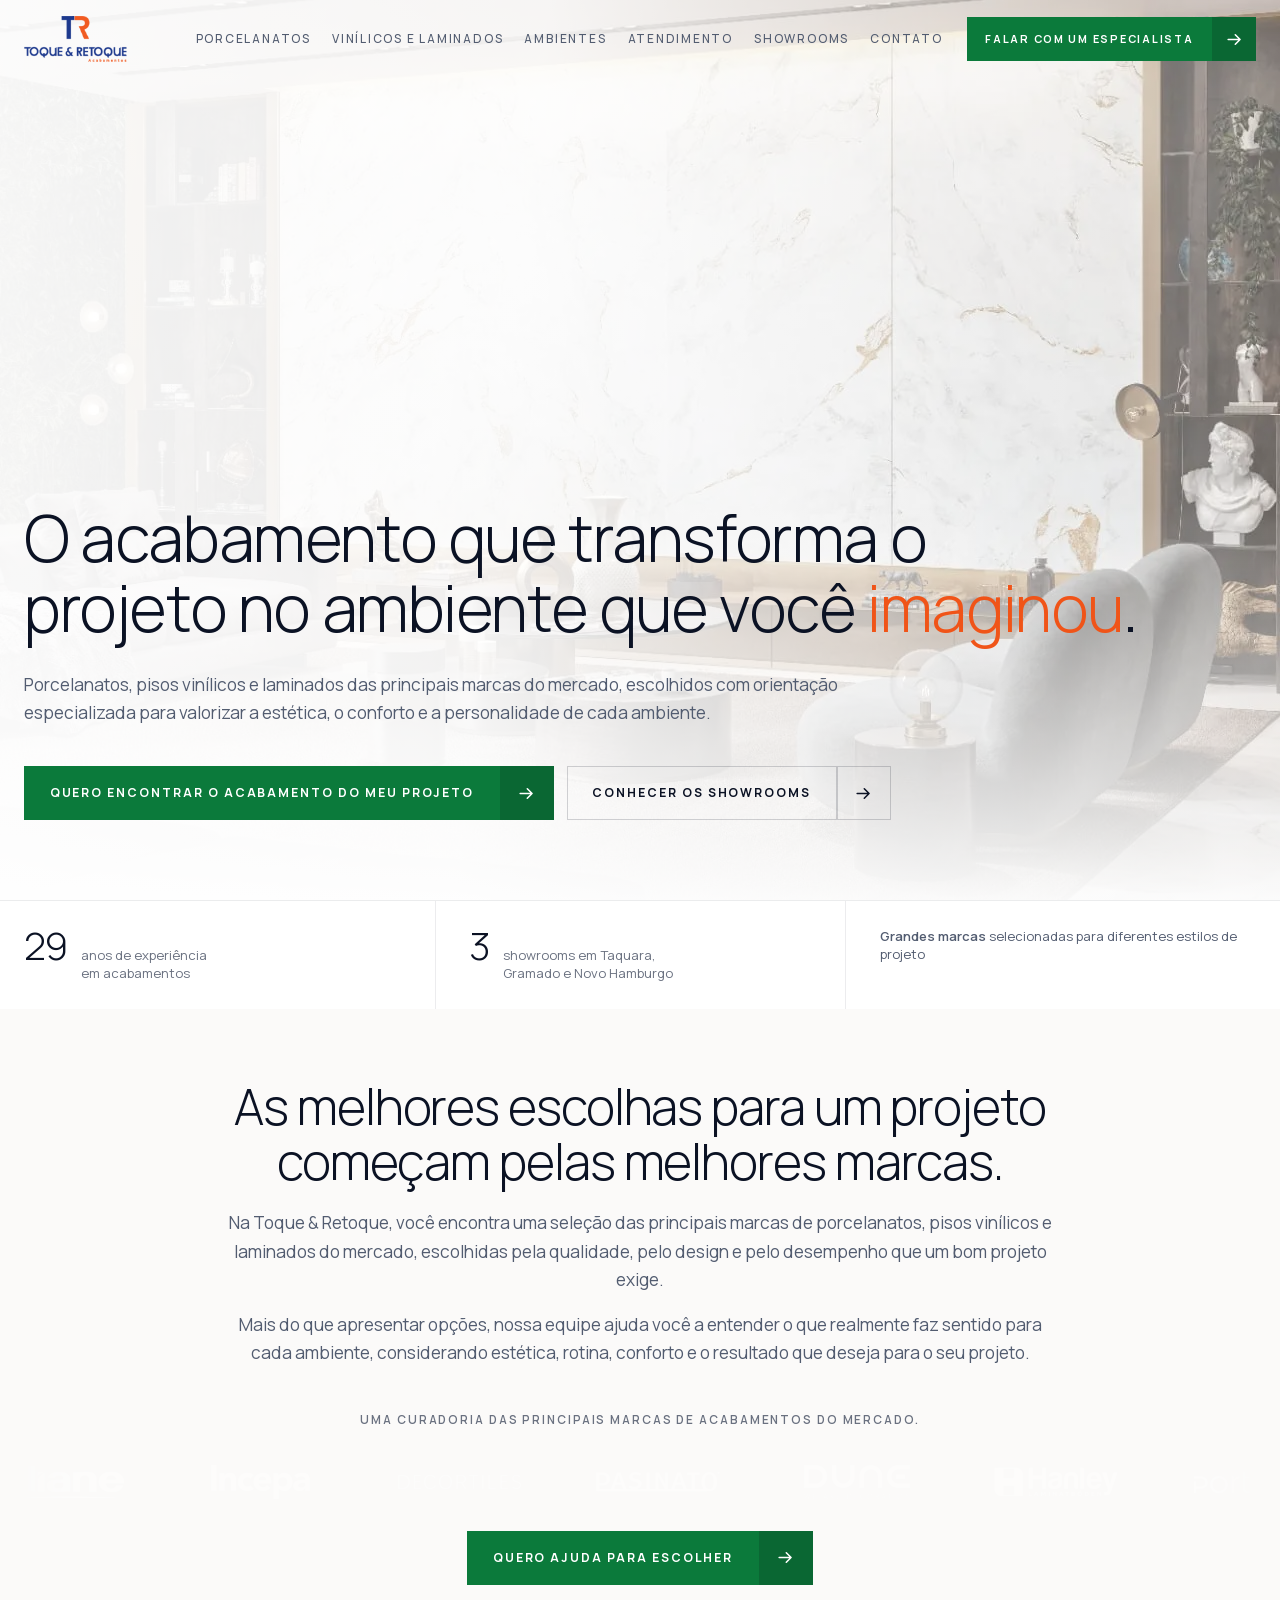
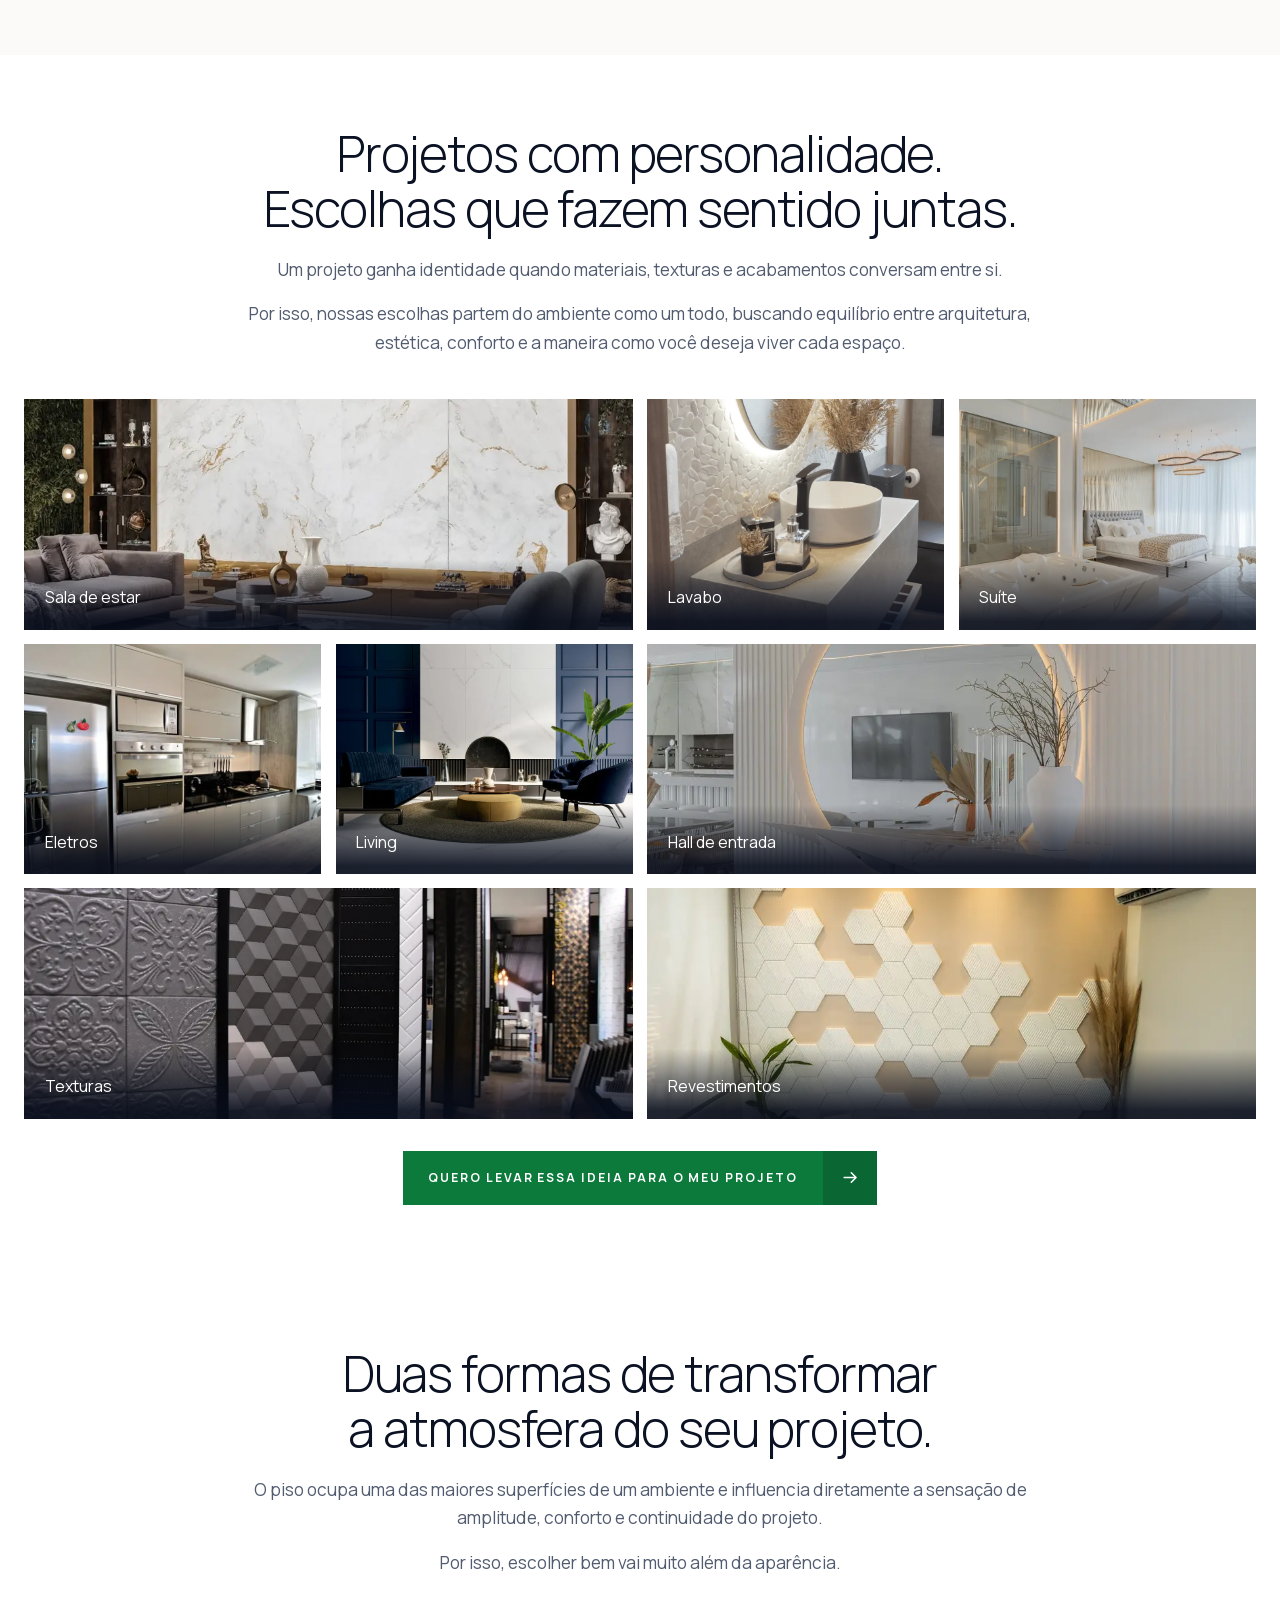
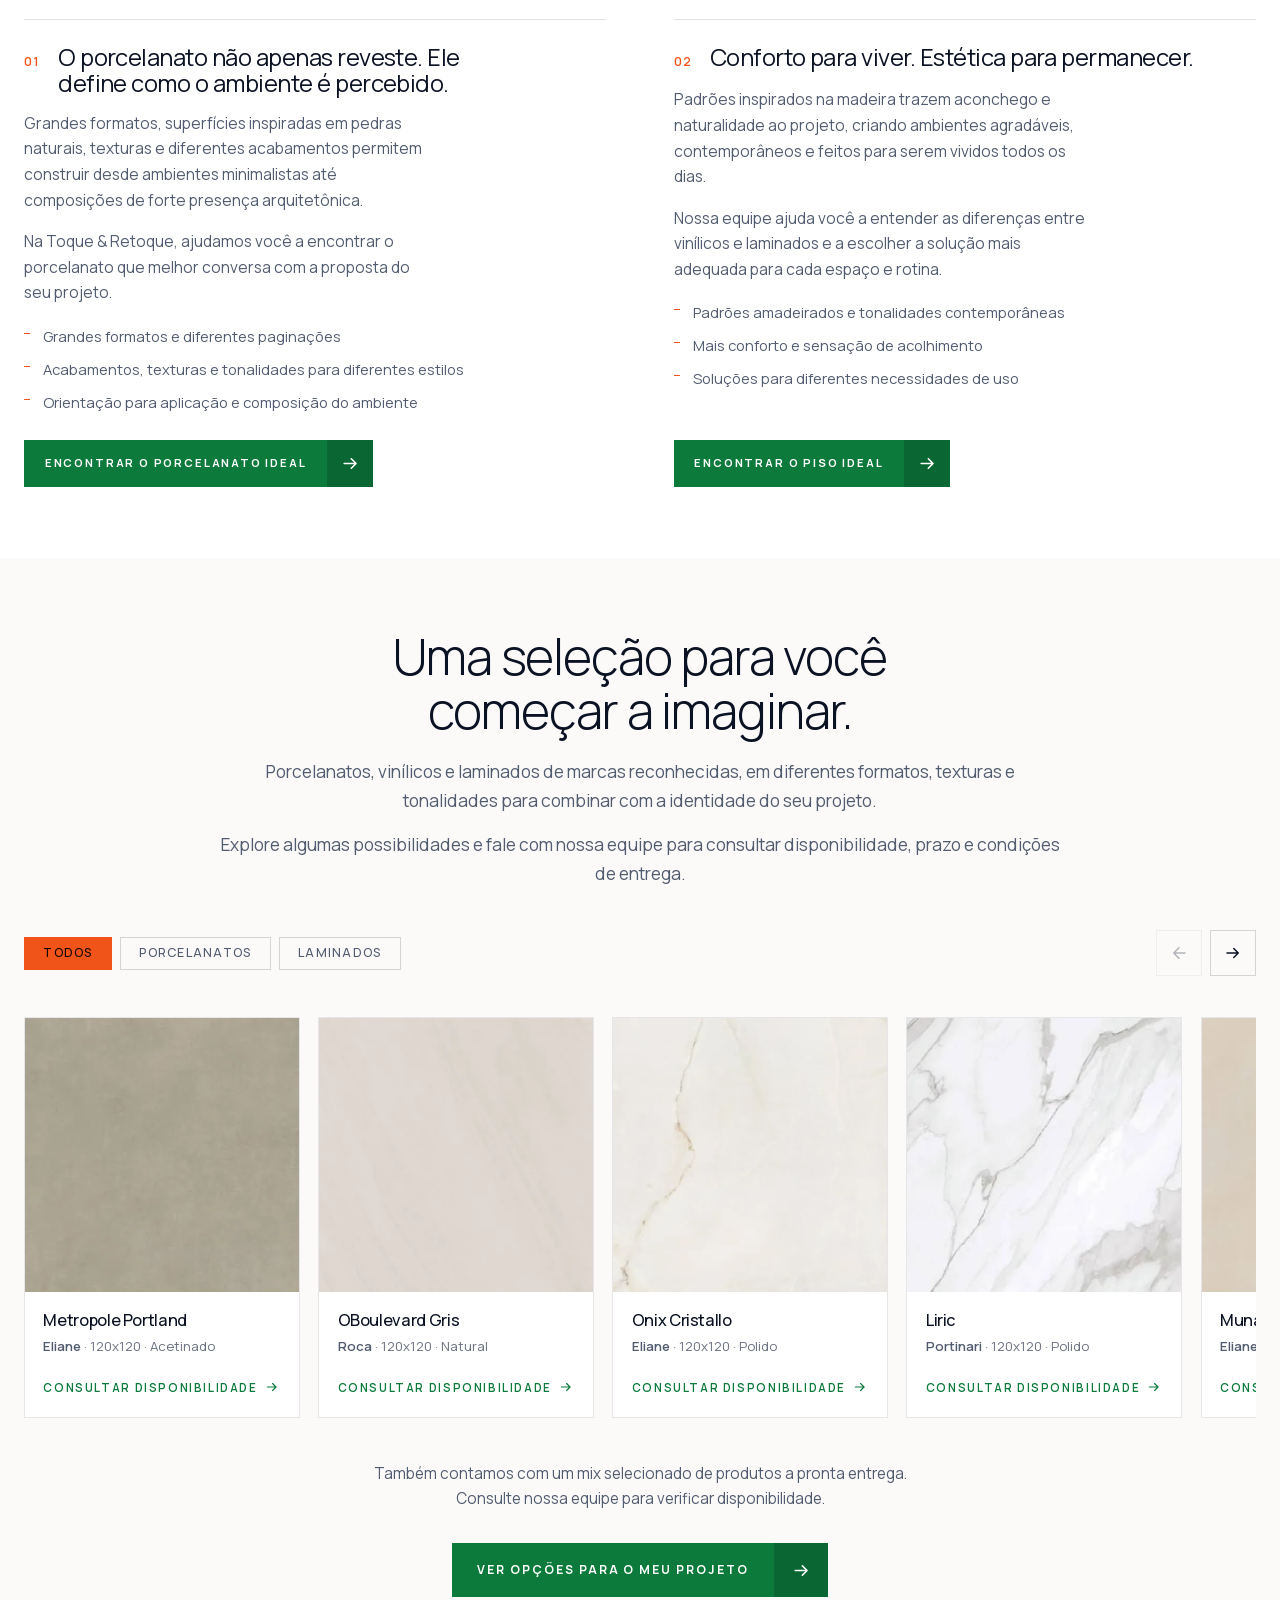
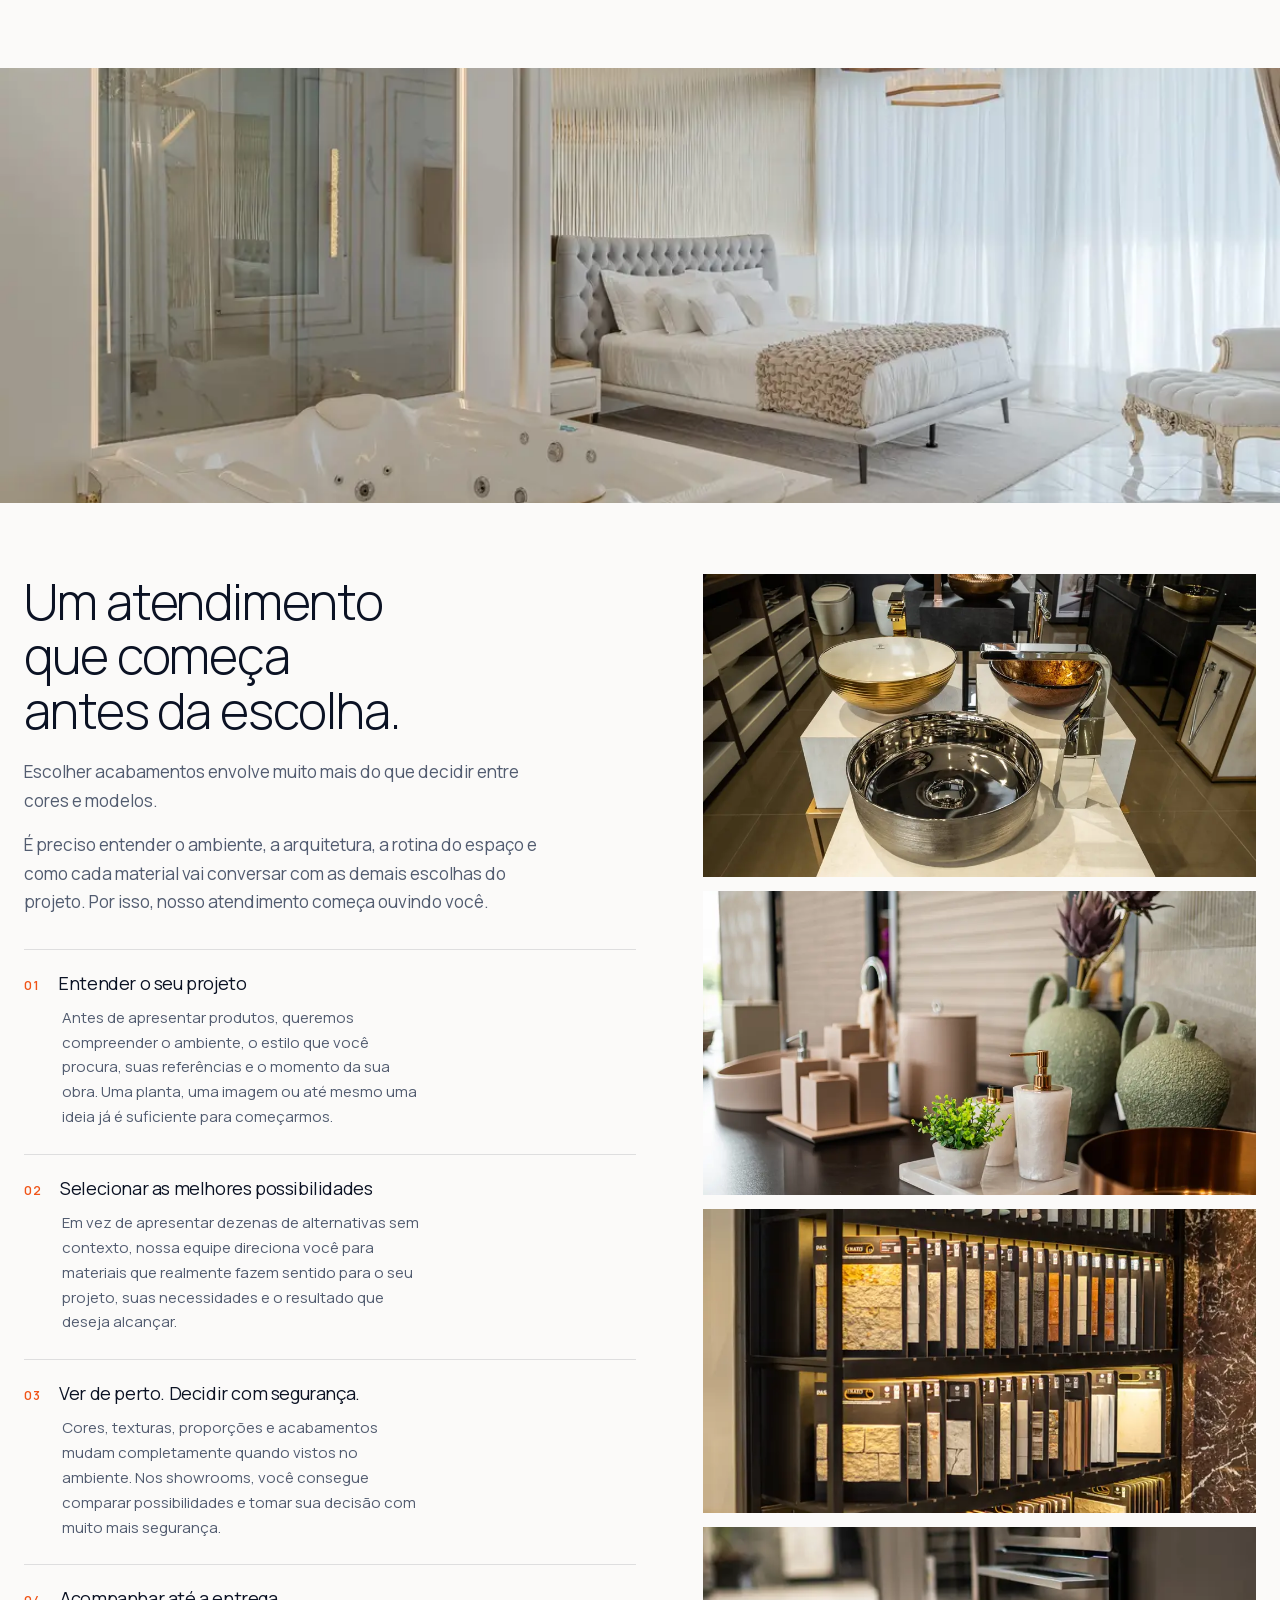
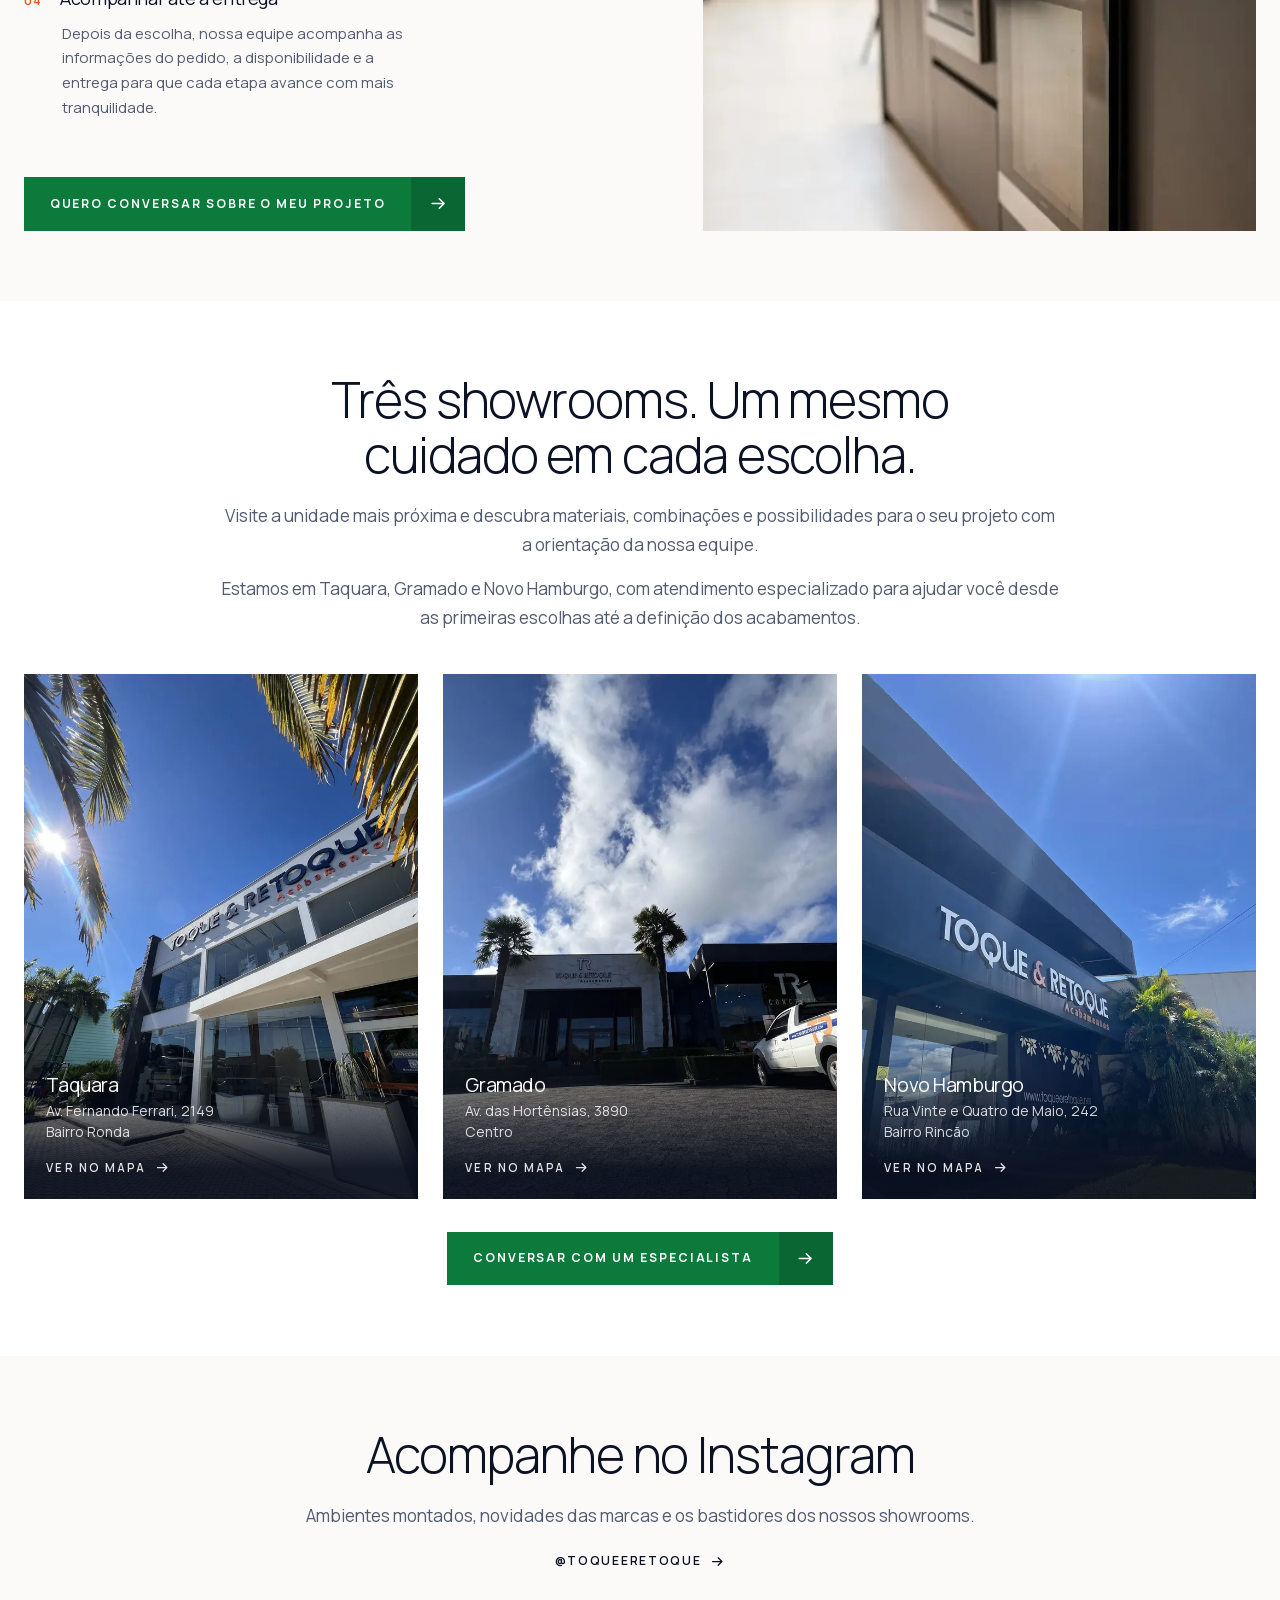
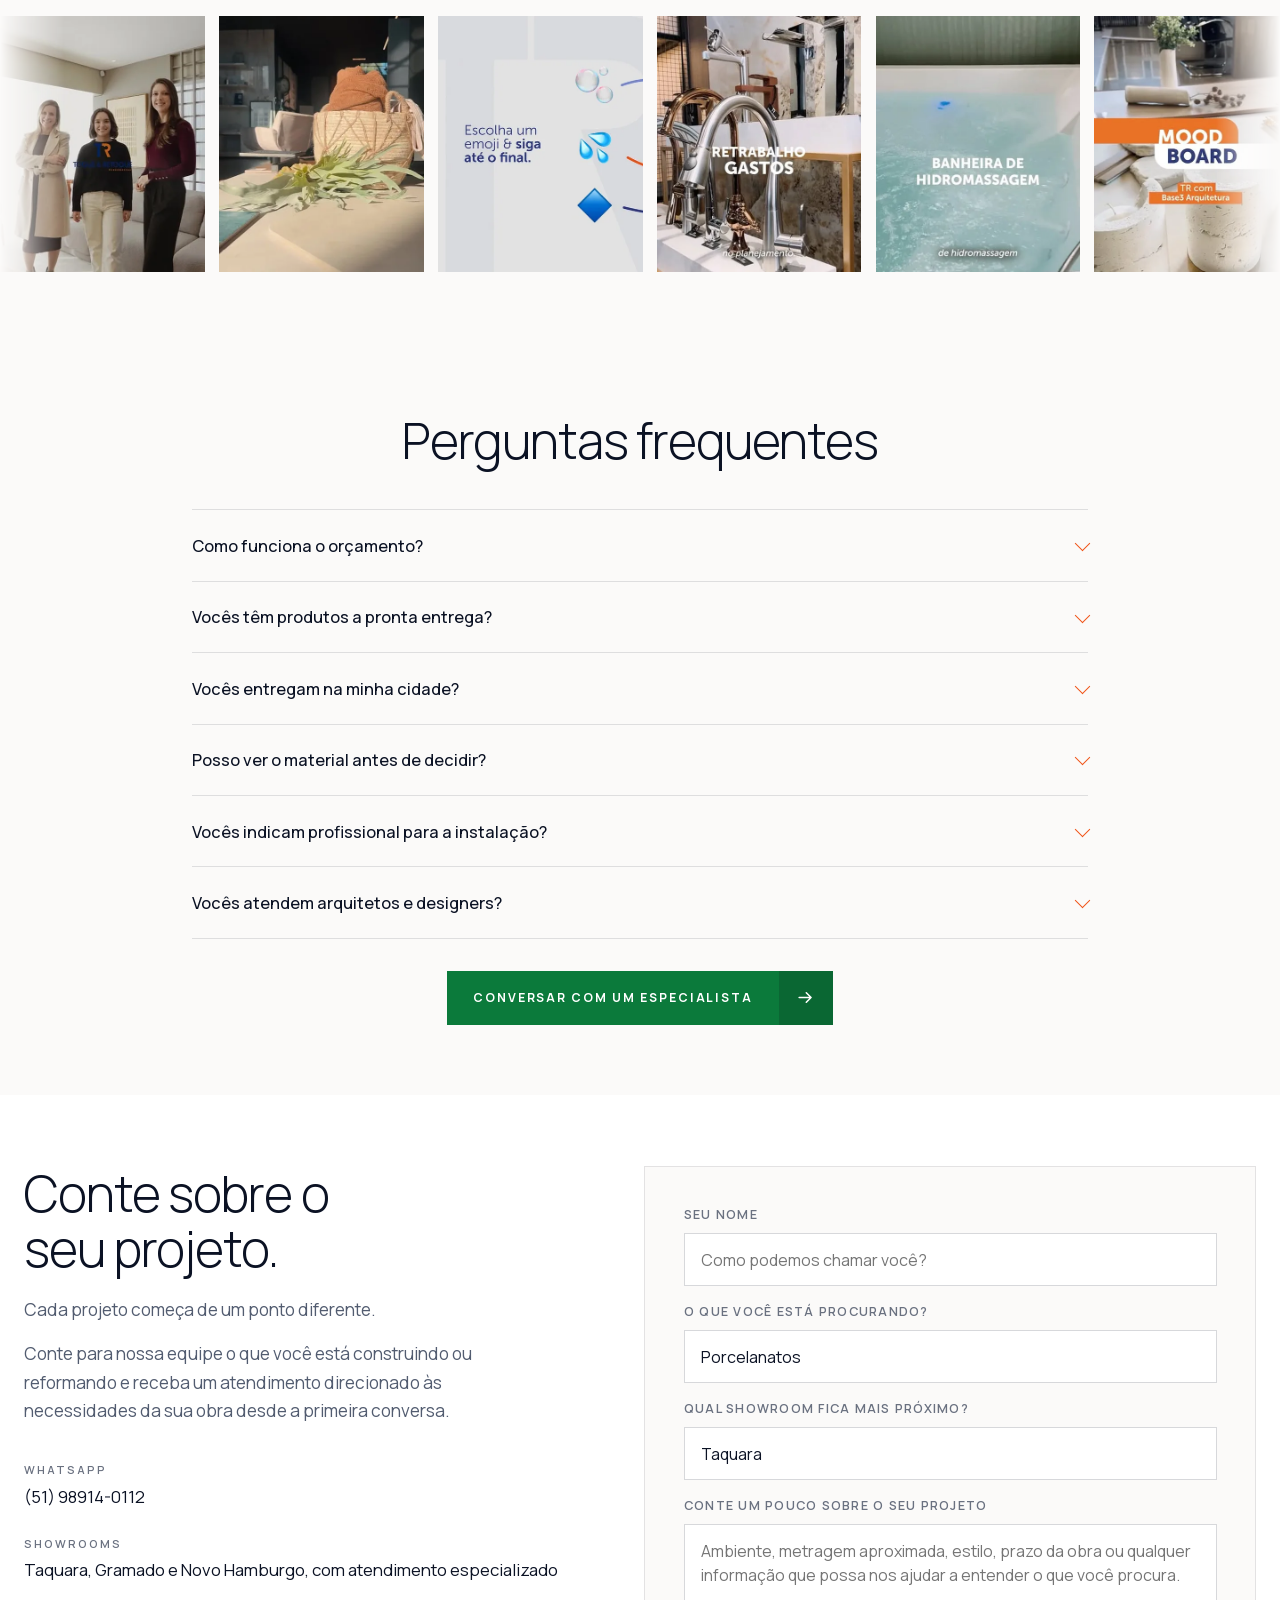
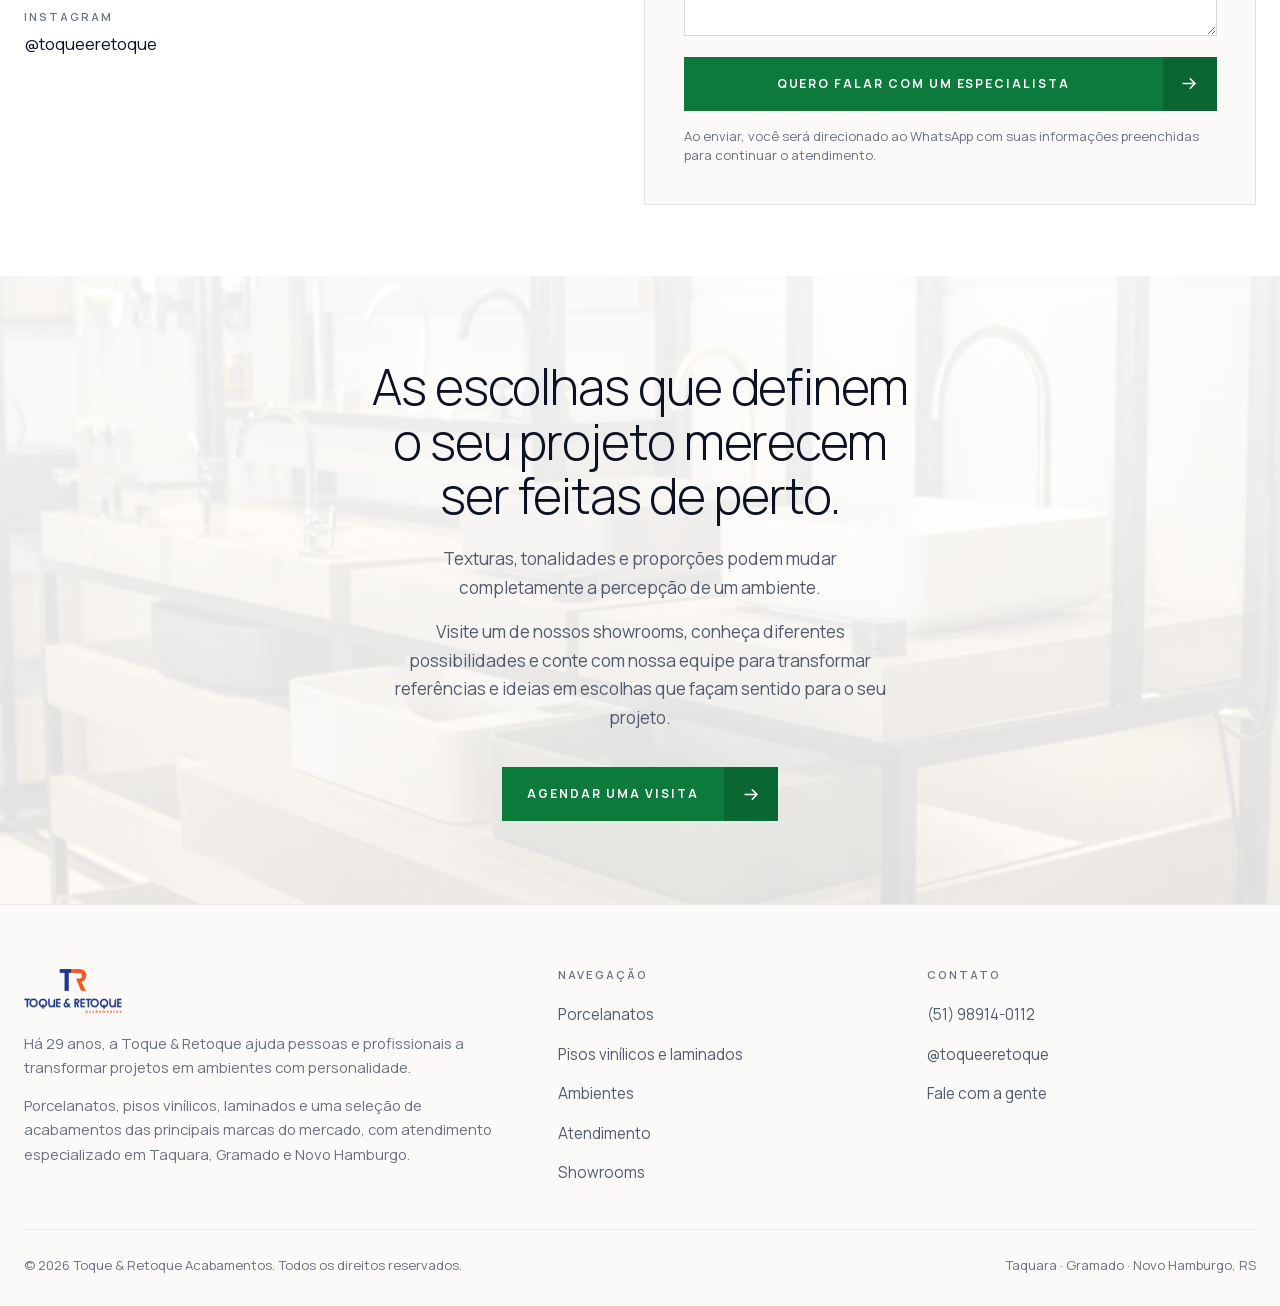
==== commit 87283f85: "style: close the gaps between sections and hold the hero to two lines The gaps were measured before " ====
--- a/v2/index.html
+++ b/v2/index.html
@@ -8,7 +8,9 @@
 <link rel="preload" as="image" href="../assets/img/hero.webp"
       imagesrcset="../assets/img/hero-640.webp 640w, ../assets/img/hero-860.webp 860w, ../assets/img/hero.webp 1280w"
       imagesizes="100vw" fetchpriority="high">
-<style>@font-face{font-family:'Manrope';src:url('../assets/fonts/manrope-latin.woff2') format('woff2');font-weight:200 800;font-display:optional;unicode-range:U+0000-00FF,U+0131,U+0152-0153,U+02BB-02BC,U+02C6,U+02DA,U+02DC,U+0304,U+0308,U+0329,U+2000-206F,U+2074,U+20AC,U+2122,U+2191,U+2193,U+2212,U+2215,U+FEFF,U+FFFD}@font-face{font-family:'Manrope';src:url('../assets/fonts/manrope-latin-ext.woff2') format('woff2');font-weight:200 800;font-display:optional;unicode-range:U+0100-02BA,U+02BD-02C5,U+02C7-02CC,U+02CE-02D7,U+02DD-02FF,U+0304,U+0308,U+0329,U+1D00-1DBF,U+1E00-1E9F,U+1EF2-1EFF,U+2020,U+20A0-20AB,U+20AD-20C0,U+2113,U+2C60-2C7F,U+A720-A7FF}@font-face{font-family:'Archivo';src:url('../assets/fonts/archivo-latin.woff2') format('woff2');font-weight:400 700;font-display:optional;unicode-range:U+0000-00FF,U+0131,U+0152-0153,U+02BB-02BC,U+02C6,U+02DA,U+02DC,U+0304,U+0308,U+0329,U+2000-206F,U+2074,U+20AC,U+2122,U+2191,U+2193,U+2212,U+2215,U+FEFF,U+FFFD}@font-face{font-family:'Archivo';src:url('../assets/fonts/archivo-latin-ext.woff2') format('woff2');font-weight:400 700;font-display:optional;unicode-range:U+0100-02BA,U+02BD-02C5,U+02C7-02CC,U+02CE-02D7,U+02DD-02FF,U+0304,U+0308,U+0329,U+1D00-1DBF,U+1E00-1E9F,U+1EF2-1EFF,U+2020,U+20A0-20AB,U+20AD-20C0,U+2113,U+2C60-2C7F,U+A720-A7FF}:root{--noite:#070d1c;--noite-2:#0b1224;--noite-3:#111b33;--azul:#183084;--azul-luz:#2f4da8;--laranja:#f05418;--laranja-cl:#ff7038;--areia:#f4f2ef;--areia-2:#e9e5e0;--branco:#fcfbfa;--tinta:#0b1224;--tinta-2:#525c70;--tinta-3:#767d8a;--claro:rgba(255,255,255,.94);--claro-2:rgba(255,255,255,.7);--claro-3:rgba(255,255,255,.46);--risco:rgba(255,255,255,.14);--risco-2:rgba(255,255,255,.07);--sans:'Manrope',-apple-system,BlinkMacSystemFont,'Segoe UI',sans-serif;--w:min(1240px,100% - 3rem);--curva:cubic-bezier(.22,1,.36,1);--alt-nav:78px}*,*::before,*::after{box-sizing:border-box}html{-webkit-text-size-adjust:100%;scroll-behavior:smooth}body{margin:0;background:var(--noite);color:var(--claro);font-family:var(--sans);font-size:clamp(1rem,.97rem + .16vw,1.07rem);line-height:1.65;-webkit-font-smoothing:antialiased;overflow-x:hidden}body.travado{overflow:hidden}img,svg{display:block;max-width:100%}a{color:inherit}p{margin:0}[hidden]{display:none!important}.env{width:var(--w);margin-inline:auto}.oculto{position:absolute;width:1px;height:1px;overflow:hidden;clip-path:inset(50%);white-space:nowrap}.oculto:focus-visible{position:fixed;top:.7rem;left:.7rem;z-index:200;width:auto;height:auto;padding:.8rem 1.2rem;clip-path:none;background:var(--laranja);color:#12060a;font-weight:600;text-decoration:none}:focus-visible{outline:2px solid var(--laranja);outline-offset:3px}section[id]{scroll-margin-top:calc(var(--alt-nav) + 1rem)}h1,h2,h3{margin:0;font-weight:300;line-height:1.1;letter-spacing:-.022em;text-wrap:balance}h1{font-size:clamp(2.15rem,1.3rem + 3.4vw,4rem)}h2{font-size:clamp(1.85rem,1.2rem + 2.5vw,3.1rem)}h3{font-size:clamp(1.15rem,1rem + .6vw,1.5rem);font-weight:400}strong,b{font-weight:600}.leve{color:var(--claro-2)}.destaque{color:var(--laranja)}.texto{font-size:clamp(.99rem,.96rem + .22vw,1.08rem);color:var(--claro-2);max-width:52ch}.sec--claro .texto{color:var(--tinta-2)}.texto p + p{margin-top:1rem}.btn{display:inline-flex;align-items:stretch;border:0;padding:0;background:none;font:inherit;text-decoration:none;cursor:pointer;color:inherit}.btn>span{display:flex;align-items:center;padding:1.05rem 1.6rem;background:var(--laranja);color:#160801;font-size:.76rem;font-weight:700;letter-spacing:.16em;text-transform:uppercase;transition:background-color .35s var(--curva)}.btn>i{display:grid;place-content:center;width:54px;flex:none;background:var(--laranja-cl);color:#160801;transition:background-color .35s var(--curva)}.btn>i svg{width:19px;height:19px;transition:transform .45s var(--curva)}.btn:hover>span{background:var(--laranja-cl)}.btn:hover>i{background:var(--branco)}.btn:hover>i svg{transform:translateX(3px)}.btn--vazado>span{background:transparent;color:var(--claro);box-shadow:inset 0 0 0 1px var(--risco)}.btn--vazado>i{background:transparent;color:var(--claro);box-shadow:inset 0 0 0 1px var(--risco)}.btn--vazado:hover>span{background:rgba(255,255,255,.07)}.btn--vazado:hover>i{background:var(--laranja);color:#160801;box-shadow:none}.sec--claro .btn--vazado>span,.sec--claro .btn--vazado>i{color:var(--tinta);box-shadow:inset 0 0 0 1px rgba(11,18,36,.16)}.sec--claro .btn--vazado:hover>span{background:rgba(11,18,36,.05)}.acoes{display:flex;flex-wrap:wrap;gap:.8rem;margin-top:clamp(2rem,1.4rem + 2vw,3rem)}.acoes--centro{justify-content:center}.btn--wa>span{background:#0b7a3b;color:#fff}.btn--wa>i{background:#0a6733;color:#fff}.btn--wa:hover>span{background:#0a6733}.btn--wa:hover>i{background:#fff;color:#0a6733}.mais{display:inline-flex;align-items:center;gap:.55rem;font-size:.72rem;font-weight:600;letter-spacing:.18em;text-transform:uppercase;text-decoration:none;color:var(--claro)}.mais svg{width:15px;height:15px;transition:transform .4s var(--curva)}.mais:hover svg{transform:translateX(4px)}.nav{position:fixed;top:0;left:0;right:0;z-index:90;transition:background-color .4s,backdrop-filter .4s,border-color .4s;border-bottom:1px solid transparent}.nav[data-fixa]{background:rgba(7,13,28,.82);backdrop-filter:blur(14px);border-bottom-color:var(--risco-2)}.nav__g{display:flex;align-items:center;gap:1.5rem;min-height:var(--alt-nav)}.nav__logo{flex:none;display:flex;align-items:center}.nav__logo img{height:clamp(38px,4vw,46px);width:auto;filter:brightness(0) invert(1)}.nav__links{display:flex;gap:clamp(1.1rem,.2rem + 1.4vw,2.1rem);margin-left:auto}.nav__links a{position:relative;font-size:.74rem;font-weight:500;letter-spacing:.15em;text-transform:uppercase;text-decoration:none;color:var(--claro-2);padding-block:.4rem;transition:color .3s;white-space:nowrap}.nav__links a::after{content:'';position:absolute;left:0;bottom:0;width:100%;height:1px;background:var(--laranja);transform:scaleX(0);transform-origin:right;transition:transform .45s var(--curva)}.nav__links a:hover{color:var(--claro)}.nav__links a:hover::after{transform:scaleX(1);transform-origin:left}.nav__acao{flex:none}.nav__acao .btn>span{padding:.8rem 1.15rem;font-size:.68rem}.nav__acao .btn>i{width:44px}.burger{display:none;margin-left:auto;width:46px;height:46px;border:0;background:none;color:var(--claro);cursor:pointer;padding:0}.burger span{display:block;width:24px;height:1.5px;margin:6px auto;background:currentColor;transition:transform .4s var(--curva),opacity .25s}.burger[aria-expanded=true] span:nth-child(1){transform:translateY(7.5px) rotate(45deg)}.burger[aria-expanded=true] span:nth-child(2){opacity:0}.burger[aria-expanded=true] span:nth-child(3){transform:translateY(-7.5px) rotate(-45deg)}.gaveta{position:fixed;inset:0;z-index:80;background:var(--noite);display:grid;place-content:center;gap:1.6rem;text-align:center;opacity:0;visibility:hidden;transition:opacity .4s,visibility .4s}.gaveta[data-aberta]{opacity:1;visibility:visible}.gaveta a{font-size:1.4rem;font-weight:300;text-decoration:none;color:var(--claro)}.gaveta a:hover{color:var(--laranja)}.hero{position:relative;min-height:100svh;display:flex;align-items:flex-end;padding-block:calc(var(--alt-nav) + 4rem) 0;overflow:hidden;isolation:isolate}.hero__foto{position:absolute;inset:0;z-index:-2}.hero__foto img{width:100%;height:100%;object-fit:cover;object-position:50% 55%}.hero__veu{position:absolute;inset:0;z-index:-1;background:linear-gradient(96deg,rgba(7,13,28,.93) 0%,rgba(7,13,28,.82) 38%,rgba(7,13,28,.45) 72%,rgba(7,13,28,.3) 100%),linear-gradient(0deg,rgba(7,13,28,.85) 0%,transparent 42%)}.hero__g{position:relative;padding-bottom:clamp(3rem,2rem + 4vw,5rem)}.hero h1{max-width:19ch}.hero .texto{margin-top:1.7rem;max-width:46ch}.hero__acoes{display:flex;flex-wrap:wrap;gap:.8rem;margin-top:2.4rem}.numeros{background:var(--noite-2);border-top:1px solid var(--risco-2)}.numeros__g{display:grid;grid-template-columns:repeat(3,1fr)}.numeros__i{display:flex;align-items:baseline;gap:.9rem;padding:clamp(1.1rem,.9rem + .9vw,1.7rem) 0;border-left:1px solid var(--risco-2);padding-left:clamp(1.2rem,.8rem + 1.6vw,2.4rem)}.numeros__i:first-child{border-left:0;padding-left:0}.numeros__n{font-size:clamp(1.7rem,1.3rem + 1.5vw,2.4rem);font-weight:300;line-height:1;letter-spacing:-.04em;color:var(--branco);flex:none}.numeros__r{font-size:.82rem;line-height:1.4;color:var(--claro-3)}.sec{position:relative;padding-block:clamp(4rem,3rem + 5vw,7.5rem)}.sec--claro{background:var(--areia);color:var(--tinta)}.sec--claro h1,.sec--claro h2,.sec--claro h3{color:var(--tinta)}.sec--areia2{background:var(--areia-2)}.sec--fundo2{background:var(--noite-2)}.cabeca{max-width:44rem;margin-bottom:clamp(2.4rem,1.6rem + 2.6vw,4rem)}.cabeca--centro{margin-inline:auto;text-align:center;max-width:56rem}.cabeca--centro h2{max-width:none;text-wrap:balance}.cabeca--centro .texto{max-width:84ch}.cabeca--centro .texto{margin-inline:auto;text-align:center}.cabeca .texto{margin-top:1.3rem}.marcas__l{text-align:center;font-size:.74rem;font-weight:600;letter-spacing:.16em;text-transform:uppercase;color:var(--claro-3);margin:0 auto clamp(1.5rem, 1.1rem + 1.4vw, 2.6rem);width:var(--w)}.nota{margin-top:clamp(1.6rem,1.2rem + 1.4vw,2.4rem);text-align:center;font-size:.95rem;color:var(--claro-2);max-width:60ch;margin-inline:auto}.item .acoes{margin-top:auto;padding-top:1.6rem}.item .acoes .btn>span{padding:.9rem 1.3rem;font-size:.71rem}.item .acoes .btn>i{width:46px}.insta{overflow:hidden;-webkit-mask:linear-gradient(90deg,transparent,#000 5%,#000 95%,transparent);mask:linear-gradient(90deg,transparent,#000 5%,#000 95%,transparent)}.insta__t{display:flex;width:max-content;animation:corre-insta 58s linear infinite}@keyframes corre-insta{to{transform:translateX(-50%)}}.insta__t a{position:relative;display:block;width:clamp(148px,16vw,224px);aspect-ratio:4/5;margin-right:clamp(.6rem,.4rem + .6vw,1rem);overflow:hidden;background:var(--noite-3)}.insta__t img{width:100%;height:100%;object-fit:cover;transition:transform 1s var(--curva)}.insta__t a::after{content:'';position:absolute;inset:0;background:var(--noite);opacity:0;transition:opacity .45s var(--curva)}.insta__t a:hover img{transform:scale(1.06)}.insta__t a:hover::after{opacity:.22}.insta:hover .insta__t{animation-play-state:paused}.insta__perfil{display:inline-flex;align-items:center;gap:.55rem;margin-top:1.3rem;font-size:.76rem;font-weight:600;letter-spacing:.14em;text-transform:uppercase;text-decoration:none;color:var(--claro)}.insta__perfil svg{width:15px;height:15px;transition:transform .4s var(--curva)}.insta__perfil:hover{color:var(--laranja)}.insta__perfil:hover svg{transform:translateX(4px)}@media(prefers-reduced-motion:reduce){.insta__t{animation:none}}.marcas{overflow:hidden;-webkit-mask:linear-gradient(90deg,transparent,#000 6%,#000 94%,transparent);mask:linear-gradient(90deg,transparent,#000 6%,#000 94%,transparent)}.marcas__t{display:flex;align-items:center;gap:clamp(2.5rem,1.5rem + 4vw,5rem);width:max-content;animation:corre var(--dur,38s) linear infinite}.marcas:hover .marcas__t{animation-play-state:paused}@keyframes corre{to{transform:translateX(calc(-50% - clamp(2.5rem,1.5rem + 4vw,5rem) / 2))}}.marcas__t img{height:clamp(26px,3vw,34px);width:auto;flex:none;opacity:.5;filter:brightness(0) invert(1);transition:opacity .35s}.sec--claro .marcas__t img{filter:none;opacity:.42}.marcas__t img:hover{opacity:1}.galeria{display:grid;grid-template-columns:repeat(4,1fr);grid-auto-rows:clamp(170px,18vw,250px);gap:clamp(.6rem,.4rem + .6vw,1rem)}.peca{position:relative;overflow:hidden;background:var(--noite-3);text-decoration:none;display:block;height:100%}.peca--larga{grid-column:span 2}.peca img{width:100%;height:100%;object-fit:cover;transition:transform 1.1s var(--curva)}.peca:hover img{transform:scale(1.05)}.peca__x{position:absolute;inset:auto 0 0;padding:1.5rem 1.3rem 1.2rem;background:linear-gradient(0deg,rgba(7,13,28,.88) 12%,transparent);display:grid;gap:.5rem}.sec--claro .peca .peca__n,.peca__n{font-size:1rem;font-weight:400;color:#fff}.peca .mais{color:var(--claro-2);font-size:.66rem}.itens{display:grid;grid-template-columns:1fr 1fr;gap:clamp(2rem,1.2rem + 3vw,3.6rem) clamp(2rem,1rem + 4vw,4.5rem)}.item{border-top:1px solid rgba(11,18,36,.14);padding-top:1.5rem;display:flex;flex-direction:column}.sec:not(.sec--claro) .item{border-top-color:var(--risco-2)}.item__c{display:flex;gap:1.1rem;align-items:baseline;margin-bottom:.9rem}.item__n{font-size:.78rem;font-weight:600;letter-spacing:.1em;color:var(--laranja);flex:none}.item p{font-size:.97rem;color:var(--tinta-2);max-width:46ch}.sec:not(.sec--claro) .item p{color:var(--claro-2)}.item ul{list-style:none;margin:1.1rem 0 0;padding:0;display:grid;gap:.55rem}.item li{position:relative;padding-left:1.2rem;font-size:.92rem;color:var(--tinta-2)}.sec:not(.sec--claro) .item li{color:var(--claro-3)}.item li::before{content:'';position:absolute;left:0;top:.62em;width:6px;height:1px;background:var(--laranja)}.barra{display:flex;align-items:center;gap:1rem;flex-wrap:nowrap;margin-bottom:clamp(1.6rem,1.2rem + 1.4vw,2.4rem)}.filtros{display:flex;flex-wrap:wrap;gap:.5rem;flex:1 1 auto;min-width:0}.filtro{padding:.6rem 1.15rem;border:1px solid var(--risco);background:transparent;color:var(--claro-2);font:500 .78rem/1 var(--sans);letter-spacing:.1em;text-transform:uppercase;cursor:pointer;transition:background-color .3s,color .3s,border-color .3s}.filtro:hover{color:var(--claro);border-color:var(--claro-3)}.filtro[aria-pressed=true]{background:var(--laranja);border-color:var(--laranja);color:#160801}.setas{display:flex;gap:.5rem;margin-left:auto;flex:none}.seta{display:grid;place-content:center;width:46px;height:46px;flex:none;padding:0;border:1px solid var(--risco);background:transparent;color:var(--claro);cursor:pointer;transition:background-color .3s,border-color .3s,color .3s,opacity .3s}.seta svg{width:18px;height:18px}.seta:hover:not(:disabled){background:var(--laranja);border-color:var(--laranja);color:#160801}.seta:disabled{opacity:.3;cursor:default}.vitrine{--vis:4.25;--gap:clamp(.8rem,.5rem + .8vw,1.2rem);display:grid;grid-auto-flow:column;grid-auto-columns:calc((100% - (var(--vis) - 1) * var(--gap)) / var(--vis));gap:var(--gap);overflow-x:auto;overscroll-behavior-x:contain;scroll-snap-type:x mandatory;scroll-behavior:smooth;scrollbar-width:none;-ms-overflow-style:none;padding-block:4px 6px}.vitrine::-webkit-scrollbar{display:none}.prod{scroll-snap-align:start;display:flex;flex-direction:column;background:var(--noite-3);border:1px solid var(--risco-2);overflow:hidden;transition:border-color .35s,transform .45s var(--curva)}.prod:hover{border-color:rgba(240,84,24,.45);transform:translateY(-3px)}.prod__f{aspect-ratio:1;overflow:hidden;background:var(--noite-2)}.prod__f img{width:100%;height:100%;object-fit:cover;transition:transform 1.1s var(--curva)}.prod:hover .prod__f img{transform:scale(1.05)}.prod__c{padding:1.1rem 1.15rem 1.25rem;display:flex;flex-direction:column;gap:.35rem;flex:1}.prod__n{font-size:1.02rem;font-weight:500;line-height:1.25;color:var(--claro)}.prod__m{font-size:.83rem;color:var(--claro-3)}.prod__m b{color:var(--claro-2);font-weight:600}.prod__cta{margin-top:auto;padding-top:.9rem;display:inline-flex;align-items:center;gap:.45rem;font-size:.72rem;font-weight:600;letter-spacing:.14em;text-transform:uppercase;text-decoration:none;color:#4ade80}.prod__cta svg{width:14px;height:14px;transition:transform .4s var(--curva)}.prod__cta:hover svg{transform:translateX(3px)}@media(max-width:1000px){.vitrine{--vis:3.25}}@media(max-width:760px){.vitrine{--vis:2.25}}@media(max-width:520px){.vitrine{--vis:1.35}}.metodo{display:grid;grid-template-columns:1.05fr minmax(0,.95fr);gap:clamp(2rem,1rem + 4vw,4.5rem);align-items:stretch}.passos{display:grid;gap:0;margin-top:2rem}.passo{border-top:1px solid var(--risco-2);padding:1.5rem 0}.passo__t{display:flex;gap:1.1rem;align-items:baseline;margin-bottom:.6rem}.passo__n{font-size:.78rem;font-weight:600;letter-spacing:.1em;color:var(--laranja);flex:none}.passo h3{font-size:1.12rem;font-weight:400}.passo p{font-size:.94rem;color:var(--claro-2);max-width:44ch;padding-left:2.4rem}.metodo__fotos{position:relative;min-height:clamp(420px,44vw,640px)}.pilha{position:absolute;inset:0;display:grid;grid-template-rows:repeat(4,1fr);gap:clamp(.6rem,.4rem + .6vw,1rem)}.pilha img{width:100%;height:100%;object-fit:cover;min-height:0}@media(max-width:1000px){.metodo__fotos{min-height:0}.pilha{position:static;grid-template-rows:none}.pilha img{aspect-ratio:4/3}}.faixa{height:clamp(240px,34vw,440px);overflow:hidden;position:relative}.faixa img{width:100%;height:100%;object-fit:cover;object-position:50% 58%}.lojas{display:grid;grid-template-columns:repeat(3,1fr);gap:clamp(1rem,.6rem + 1.2vw,1.6rem)}.loja{position:relative;overflow:hidden;background:var(--noite-3)}.loja__f{aspect-ratio:3/4;overflow:hidden}.loja__f img{width:100%;height:100%;object-fit:cover;transition:transform 1.1s var(--curva)}.loja:hover .loja__f img{transform:scale(1.04)}.loja__x{position:absolute;inset:auto 0 0;padding:1.6rem 1.4rem 1.4rem;background:linear-gradient(0deg,rgba(7,13,28,.92) 20%,transparent);display:grid;gap:.3rem}.sec--claro .loja .loja__n,.loja__n{font-size:1.2rem;font-weight:400;color:#fff}.loja__e{font-size:.88rem;color:var(--claro-2);line-height:1.45}.loja .mais{margin-top:.7rem}.fq{display:grid;gap:0;max-width:56rem;margin-inline:auto}.fq details{border-top:1px solid rgba(11,18,36,.14)}.fq details:last-child{border-bottom:1px solid rgba(11,18,36,.14)}.fq summary{display:flex;align-items:center;justify-content:space-between;gap:1.5rem;padding:1.35rem 0;cursor:pointer;list-style:none;font-size:1.03rem;font-weight:500}.fq summary::-webkit-details-marker{display:none}.fq summary::after{content:'';width:11px;height:11px;flex:none;border-right:1.5px solid var(--laranja);border-bottom:1.5px solid var(--laranja);transform:rotate(45deg);margin-bottom:4px;transition:transform .35s var(--curva)}.fq details[open] summary::after{transform:rotate(-135deg);margin-bottom:-3px}.fq p{padding-bottom:1.5rem;font-size:.97rem;color:var(--tinta-2);max-width:64ch}.contato{display:grid;grid-template-columns:.95fr 1.05fr;gap:clamp(2.2rem,1.4rem + 3.5vw,4.5rem);align-items:start}.dados{list-style:none;margin:2.2rem 0 0;padding:0;display:grid;gap:1.5rem}.dados li{display:grid;gap:.2rem}.dados b{font-size:.7rem;font-weight:600;letter-spacing:.18em;text-transform:uppercase;color:var(--claro-3)}.dados span,.dados a{font-size:1.05rem;color:var(--claro);text-decoration:none}.dados a:hover{color:var(--laranja)}.form{display:grid;gap:1rem;padding:clamp(1.6rem,1.2rem + 1.8vw,2.4rem);background:var(--noite-3);border:1px solid var(--risco-2)}.campo{display:grid;gap:.45rem}.campo label{font-size:.78rem;font-weight:600;letter-spacing:.1em;text-transform:uppercase;color:var(--claro-3)}.campo input,.campo select,.campo textarea{width:100%;padding:.85rem 1rem;background:var(--noite);border:1px solid var(--risco);color:var(--claro);font:400 1rem/1.5 var(--sans);transition:border-color .3s}.campo textarea{min-height:112px;resize:vertical}.campo select{appearance:none;background-image:url("data:image/svg+xml,%3Csvg xmlns='http://www.w3.org/2000/svg' viewBox='0 0 12 8'%3E%3Cpath d='M1 1l5 5 5-5' fill='none' stroke='%23767d8a' stroke-width='1.6' stroke-linecap='round'/%3E%3C/svg%3E");background-repeat:no-repeat;background-position:right 1rem center;background-size:12px;padding-right:2.5rem}.campo input:focus,.campo select:focus,.campo textarea:focus{outline:none;border-color:var(--laranja)}.form .btn{width:100%;margin-top:.3rem}.form .btn>span{flex:1;justify-content:center}.form__nota{font-size:.82rem;color:var(--claro-3);line-height:1.5}.final{position:relative;padding:0}.final__cartao{position:relative;overflow:hidden;text-align:center;padding:clamp(3rem,2rem + 4vw,5.5rem) clamp(1.5rem,1rem + 3vw,4rem)}.final__cartao img{position:absolute;inset:0;width:100%;height:100%;object-fit:cover;z-index:-2}.final__cartao::before{content:'';position:absolute;inset:0;z-index:-1;background:linear-gradient(180deg,rgba(7,13,28,.9),rgba(7,13,28,.78))}.final__cartao h2{max-width:24ch;margin-inline:auto;color:#fff}.final__cartao .texto{margin:1.4rem auto 0;text-align:center;color:var(--claro-2)}.final__acoes{display:flex;justify-content:center;margin-top:2.2rem}.rodape{background:var(--noite-2);border-top:1px solid var(--risco-2);padding-block:clamp(2.8rem,2rem + 2.5vw,4rem) 1.8rem}.rodape__g{display:grid;grid-template-columns:1.5fr 1fr 1fr;gap:2.5rem;padding-bottom:2.4rem;border-bottom:1px solid var(--risco-2)}.rodape__logo img{height:44px;width:auto;filter:brightness(0) invert(1);margin-bottom:1.1rem}.rodape p{font-size:.93rem;color:var(--claro-3);max-width:34rem}.rodape h3{font-size:.7rem;font-weight:600;letter-spacing:.18em;text-transform:uppercase;color:var(--claro-3);margin-bottom:1rem}.rodape ul{list-style:none;margin:0;padding:0;display:grid;gap:.3rem}.rodape li a{display:inline-block;padding-block:.3rem;font-size:.95rem;color:var(--claro-2);text-decoration:none;transition:color .3s}.rodape li a:hover{color:var(--laranja)}.rodape__fim{display:flex;flex-wrap:wrap;gap:.7rem 1.5rem;justify-content:space-between;padding-top:1.6rem;font-size:.83rem;color:var(--claro-3)}[data-sobe]{opacity:0;transform:translateY(22px);transition:opacity .85s var(--curva),transform .85s var(--curva)}[data-sobe][data-atraso="1"]{transition-delay:.1s}[data-sobe][data-atraso="2"]{transition-delay:.2s}[data-sobe][data-atraso="3"]{transition-delay:.3s}[data-sobe].dentro{opacity:1;transform:none}[data-fade]{opacity:0;transition:opacity .85s var(--curva) .1s}[data-fade].dentro{opacity:1}@media(max-width:1000px){.metodo,.contato{grid-template-columns:1fr}.galeria{grid-template-columns:repeat(2,1fr)}.peca--alta{grid-row:auto;aspect-ratio:3/4;margin-top:0}.peca--larga{grid-column:span 2}.lojas{grid-template-columns:1fr}.loja__f{aspect-ratio:16/10}.rodape__g{grid-template-columns:1fr 1fr}.rodape__g>div:first-child{grid-column:1/-1}}@media(max-width:860px){.nav__links,.nav__acao{display:none}.burger{display:block}.itens{grid-template-columns:1fr}.numeros__g{grid-template-columns:1fr}.numeros__i{border-left:0;border-top:1px solid var(--risco-2);padding-left:0;padding-block:1.2rem}.numeros__i:first-child{border-top:0}.passo p{padding-left:0}}@media(max-width:620px){:root{--w:min(1240px,100% - 2.2rem)}.galeria{grid-template-columns:1fr}.peca--larga{grid-column:auto}.hero__acoes .btn{width:100%}.hero__acoes .btn>span{flex:1;justify-content:center}.acoes .btn,.hero__acoes .btn{width:100%}.acoes .btn>span{flex:1;justify-content:center}.btn>span{padding:.95rem 1.1rem;font-size:.7rem;letter-spacing:.09em;line-height:1.35;text-align:center}.btn>i{width:48px}}@media(prefers-reduced-motion:reduce){html{scroll-behavior:auto}*,*::before,*::after{animation-duration:.01ms!important;animation-iteration-count:1!important;transition-duration:.01ms!important}[data-sobe]{opacity:1;transform:none}[data-fade]{opacity:1}.vitrine{scroll-behavior:auto}.marcas__t{animation:none;transform:none}}
+<style>@font-face{font-family:'Manrope';src:url('../assets/fonts/manrope-latin.woff2') format('woff2');font-weight:200 800;font-display:optional;unicode-range:U+0000-00FF,U+0131,U+0152-0153,U+02BB-02BC,U+02C6,U+02DA,U+02DC,U+0304,U+0308,U+0329,U+2000-206F,U+2074,U+20AC,U+2122,U+2191,U+2193,U+2212,U+2215,U+FEFF,U+FFFD}@font-face{font-family:'Manrope';src:url('../assets/fonts/manrope-latin-ext.woff2') format('woff2');font-weight:200 800;font-display:optional;unicode-range:U+0100-02BA,U+02BD-02C5,U+02C7-02CC,U+02CE-02D7,U+02DD-02FF,U+0304,U+0308,U+0329,U+1D00-1DBF,U+1E00-1E9F,U+1EF2-1EFF,U+2020,U+20A0-20AB,U+20AD-20C0,U+2113,U+2C60-2C7F,U+A720-A7FF}@font-face{font-family:'Archivo';src:url('../assets/fonts/archivo-latin.woff2') format('woff2');font-weight:400 700;font-display:optional;unicode-range:U+0000-00FF,U+0131,U+0152-0153,U+02BB-02BC,U+02C6,U+02DA,U+02DC,U+0304,U+0308,U+0329,U+2000-206F,U+2074,U+20AC,U+2122,U+2191,U+2193,U+2212,U+2215,U+FEFF,U+FFFD}@font-face{font-family:'Archivo';src:url('../assets/fonts/archivo-latin-ext.woff2') format('woff2');font-weight:400 700;font-display:optional;unicode-range:U+0100-02BA,U+02BD-02C5,U+02C7-02CC,U+02CE-02D7,U+02DD-02FF,U+0304,U+0308,U+0329,U+1D00-1DBF,U+1E00-1E9F,U+1EF2-1EFF,U+2020,U+20A0-20AB,U+20AD-20C0,U+2113,U+2C60-2C7F,U+A720-A7FF}:root{--noite:#070d1c;--noite-2:#0b1224;--noite-3:#111b33;--azul:#183084;--azul-luz:#2f4da8;--laranja:#f05418;--laranja-cl:#ff7038;--areia:#f4f2ef;--areia-2:#e9e5e0;--branco:#fcfbfa;--tinta:#0b1224;--tinta-2:#525c70;--tinta-3:#767d8a;--claro:rgba(255,255,255,.94);--claro-2:rgba(255,255,255,.7);--claro-3:rgba(255,255,255,.46);--risco:rgba(255,255,255,.14);--risco-2:rgba(255,255,255,.07);--sans:'Manrope',-apple-system,BlinkMacSystemFont,'Segoe UI',sans-serif;--w:min(1240px,100% - 3rem);--curva:cubic-bezier(.22,1,.36,1);--alt-nav:78px}*,*::before,*::after{box-sizing:border-box}html{-webkit-text-size-adjust:100%;scroll-behavior:smooth}body{margin:0;background:var(--noite);color:var(--claro);font-family:var(--sans);font-size:clamp(1rem,.97rem + .16vw,1.07rem);line-height:1.65;-webkit-font-smoothing:antialiased;overflow-x:hidden}body.travado{overflow:hidden}img,svg{display:block;max-width:100%}a{color:inherit}p{margin:0}[hidden]{display:none!important}.env{width:var(--w);margin-inline:auto}.oculto{position:absolute;width:1px;height:1px;overflow:hidden;clip-path:inset(50%);white-space:nowrap}.oculto:focus-visible{position:fixed;top:.7rem;left:.7rem;z-index:200;width:auto;height:auto;padding:.8rem 1.2rem;clip-path:none;background:var(--laranja);color:#12060a;font-weight:600;text-decoration:none}:focus-visible{outline:2px solid var(--laranja);outline-offset:3px}section[id]{scroll-margin-top:calc(var(--alt-nav) + 1rem)}h1,h2,h3{margin:0;font-weight:300;line-height:1.1;letter-spacing:-.022em;text-wrap:balance}h1{font-size:clamp(2.15rem,1.3rem + 3.4vw,4rem)}h2{font-size:clamp(1.85rem,1.2rem + 2.5vw,3.1rem)}h3{font-size:clamp(1.15rem,1rem + .6vw,1.5rem);font-weight:400}strong,b{font-weight:600}.leve{color:var(--claro-2)}.destaque{color:var(--laranja)}.texto{font-size:clamp(.99rem,.96rem + .22vw,1.08rem);color:var(--claro-2);max-width:52ch}.sec--claro .texto{color:var(--tinta-2)}.texto p + p{margin-top:1rem}.btn{display:inline-flex;align-items:stretch;border:0;padding:0;background:none;font:inherit;text-decoration:none;cursor:pointer;color:inherit}.btn>span{display:flex;align-items:center;padding:1.05rem 1.6rem;background:var(--laranja);color:#160801;font-size:.76rem;font-weight:700;letter-spacing:.16em;text-transform:uppercase;transition:background-color .35s var(--curva)}.btn>i{display:grid;place-content:center;width:54px;flex:none;background:var(--laranja-cl);color:#160801;transition:background-color .35s var(--curva)}.btn>i svg{width:19px;height:19px;transition:transform .45s var(--curva)}.btn:hover>span{background:var(--laranja-cl)}.btn:hover>i{background:var(--branco)}.btn:hover>i svg{transform:translateX(3px)}.btn--vazado>span{background:transparent;color:var(--claro);box-shadow:inset 0 0 0 1px var(--risco)}.btn--vazado>i{background:transparent;color:var(--claro);box-shadow:inset 0 0 0 1px var(--risco)}.btn--vazado:hover>span{background:rgba(255,255,255,.07)}.btn--vazado:hover>i{background:var(--laranja);color:#160801;box-shadow:none}.sec--claro .btn--vazado>span,.sec--claro .btn--vazado>i{color:var(--tinta);box-shadow:inset 0 0 0 1px rgba(11,18,36,.16)}.sec--claro .btn--vazado:hover>span{background:rgba(11,18,36,.05)}.acoes{display:flex;flex-wrap:wrap;gap:.8rem;margin-top:clamp(1.3rem,.9rem + 1.4vw,2.2rem)}.acoes--centro{justify-content:center}.btn--wa>span{background:#0b7a3b;color:#fff}.btn--wa>i{background:#0a6733;color:#fff}.btn--wa:hover>span{background:#0a6733}.btn--wa:hover>i{background:#fff;color:#0a6733}.mais{display:inline-flex;align-items:center;gap:.55rem;font-size:.72rem;font-weight:600;letter-spacing:.18em;text-transform:uppercase;text-decoration:none;color:var(--claro)}.mais svg{width:15px;height:15px;transition:transform .4s var(--curva)}.mais:hover svg{transform:translateX(4px)}.nav{position:fixed;top:0;left:0;right:0;z-index:90;transition:background-color .4s,backdrop-filter .4s,border-color .4s;border-bottom:1px solid transparent}.nav[data-fixa]{background:rgba(7,13,28,.82);backdrop-filter:blur(14px);border-bottom-color:var(--risco-2)}.nav__g{display:flex;align-items:center;gap:1.5rem;min-height:var(--alt-nav)}.nav__logo{flex:none;display:flex;align-items:center}.nav__logo img{height:clamp(38px,4vw,46px);width:auto;filter:brightness(0) invert(1)}.nav__links{display:flex;gap:clamp(1.1rem,.2rem + 1.4vw,2.1rem);margin-left:auto}.nav__links a{position:relative;font-size:.74rem;font-weight:500;letter-spacing:.15em;text-transform:uppercase;text-decoration:none;color:var(--claro-2);padding-block:.4rem;transition:color .3s;white-space:nowrap}.nav__links a::after{content:'';position:absolute;left:0;bottom:0;width:100%;height:1px;background:var(--laranja);transform:scaleX(0);transform-origin:right;transition:transform .45s var(--curva)}.nav__links a:hover{color:var(--claro)}.nav__links a:hover::after{transform:scaleX(1);transform-origin:left}.nav__acao{flex:none}.nav__acao .btn>span{padding:.8rem 1.15rem;font-size:.68rem}.nav__acao .btn>i{width:44px}.burger{display:none;margin-left:auto;width:46px;height:46px;border:0;background:none;color:var(--claro);cursor:pointer;padding:0}.burger span{display:block;width:24px;height:1.5px;margin:6px auto;background:currentColor;transition:transform .4s var(--curva),opacity .25s}.burger[aria-expanded=true] span:nth-child(1){transform:translateY(7.5px) rotate(45deg)}.burger[aria-expanded=true] span:nth-child(2){opacity:0}.burger[aria-expanded=true] span:nth-child(3){transform:translateY(-7.5px) rotate(-45deg)}.gaveta{position:fixed;inset:0;z-index:80;background:var(--noite);display:grid;place-content:center;gap:1.6rem;text-align:center;opacity:0;visibility:hidden;transition:opacity .4s,visibility .4s}.gaveta[data-aberta]{opacity:1;visibility:visible}.gaveta a{font-size:1.4rem;font-weight:300;text-decoration:none;color:var(--claro)}.gaveta a:hover{color:var(--laranja)}.hero{position:relative;min-height:100svh;display:flex;align-items:flex-end;padding-block:calc(var(--alt-nav) + 4rem) 0;overflow:hidden;isolation:isolate}.hero__foto{position:absolute;inset:0;z-index:-2}.hero__foto img{width:100%;height:100%;object-fit:cover;object-position:50% 55%}.hero__veu{position:absolute;inset:0;z-index:-1;background:linear-gradient(96deg,rgba(7,13,28,.93) 0%,rgba(7,13,28,.82) 38%,rgba(7,13,28,.45) 72%,rgba(7,13,28,.3) 100%),linear-gradient(0deg,rgba(7,13,28,.85) 0%,transparent 42%)}.hero__g{position:relative;padding-bottom:clamp(3rem,2rem + 4vw,5rem)}.hero h1{max-width:19ch}.hero .texto{margin-top:1.7rem;max-width:46ch}.hero__acoes{display:flex;flex-wrap:wrap;gap:.8rem;margin-top:2.4rem}
+/* desktop: titulo e subtitulo em 2 linhas cada, mantendo o alinhamento a esquerda */
+@media(min-width:1000px){.hero h1{max-width:34ch}.hero .texto{max-width:54rem}}.numeros{background:var(--noite-2);border-top:1px solid var(--risco-2)}.numeros__g{display:grid;grid-template-columns:repeat(3,1fr)}.numeros__i{display:flex;align-items:baseline;gap:.9rem;padding:clamp(1.1rem,.9rem + .9vw,1.7rem) 0;border-left:1px solid var(--risco-2);padding-left:clamp(1.2rem,.8rem + 1.6vw,2.4rem)}.numeros__i:first-child{border-left:0;padding-left:0}.numeros__n{font-size:clamp(1.7rem,1.3rem + 1.5vw,2.4rem);font-weight:300;line-height:1;letter-spacing:-.04em;color:var(--branco);flex:none}.numeros__r{font-size:.82rem;line-height:1.4;color:var(--claro-3)}.sec{position:relative;padding-block:clamp(2.5rem,1.7rem + 3.4vw,5.25rem)}.sec--claro{background:var(--areia);color:var(--tinta)}.sec--claro h1,.sec--claro h2,.sec--claro h3{color:var(--tinta)}.sec--areia2{background:var(--areia-2)}.sec--fundo2{background:var(--noite-2)}.cabeca{max-width:44rem;margin-bottom:clamp(1.6rem,1.1rem + 1.9vw,2.9rem)}.cabeca--centro{margin-inline:auto;text-align:center;max-width:56rem}.cabeca--centro h2{max-width:none;text-wrap:balance}.cabeca--centro .texto{max-width:84ch}.cabeca--centro .texto{margin-inline:auto;text-align:center}.cabeca .texto{margin-top:1.3rem}.marcas__l{text-align:center;font-size:.74rem;font-weight:600;letter-spacing:.16em;text-transform:uppercase;color:var(--claro-3);margin:0 auto clamp(1.5rem, 1.1rem + 1.4vw, 2.6rem);width:var(--w)}.nota{margin-top:clamp(1.6rem,1.2rem + 1.4vw,2.4rem);text-align:center;font-size:.95rem;color:var(--claro-2);max-width:60ch;margin-inline:auto}.item .acoes{margin-top:auto;padding-top:1.6rem}.item .acoes .btn>span{padding:.9rem 1.3rem;font-size:.71rem}.item .acoes .btn>i{width:46px}.insta{margin-top:clamp(.4rem,.2rem + .6vw,1rem);overflow:hidden;-webkit-mask:linear-gradient(90deg,transparent,#000 5%,#000 95%,transparent);mask:linear-gradient(90deg,transparent,#000 5%,#000 95%,transparent)}.insta__t{display:flex;width:max-content;animation:corre-insta 58s linear infinite}@keyframes corre-insta{to{transform:translateX(-50%)}}.insta__t a{position:relative;display:block;width:clamp(148px,16vw,224px);aspect-ratio:4/5;margin-right:clamp(.6rem,.4rem + .6vw,1rem);overflow:hidden;background:var(--noite-3)}.insta__t img{width:100%;height:100%;object-fit:cover;transition:transform 1s var(--curva)}.insta__t a::after{content:'';position:absolute;inset:0;background:var(--noite);opacity:0;transition:opacity .45s var(--curva)}.insta__t a:hover img{transform:scale(1.06)}.insta__t a:hover::after{opacity:.22}.insta:hover .insta__t{animation-play-state:paused}.insta__perfil{display:inline-flex;align-items:center;gap:.55rem;margin-top:1.3rem;font-size:.76rem;font-weight:600;letter-spacing:.14em;text-transform:uppercase;text-decoration:none;color:var(--claro)}.insta__perfil svg{width:15px;height:15px;transition:transform .4s var(--curva)}.insta__perfil:hover{color:var(--laranja)}.insta__perfil:hover svg{transform:translateX(4px)}@media(prefers-reduced-motion:reduce){.insta__t{animation:none}}.marcas{overflow:hidden;-webkit-mask:linear-gradient(90deg,transparent,#000 6%,#000 94%,transparent);mask:linear-gradient(90deg,transparent,#000 6%,#000 94%,transparent)}.marcas__t{display:flex;align-items:center;gap:clamp(2.5rem,1.5rem + 4vw,5rem);width:max-content;animation:corre var(--dur,38s) linear infinite}.marcas:hover .marcas__t{animation-play-state:paused}@keyframes corre{to{transform:translateX(calc(-50% - clamp(2.5rem,1.5rem + 4vw,5rem) / 2))}}.marcas__t img{height:clamp(26px,3vw,34px);width:auto;flex:none;opacity:.5;filter:brightness(0) invert(1);transition:opacity .35s}.sec--claro .marcas__t img{filter:none;opacity:.42}.marcas__t img:hover{opacity:1}.galeria{display:grid;grid-template-columns:repeat(4,1fr);grid-auto-rows:clamp(170px,18vw,250px);gap:clamp(.6rem,.4rem + .6vw,1rem)}.peca{position:relative;overflow:hidden;background:var(--noite-3);text-decoration:none;display:block;height:100%}.peca--larga{grid-column:span 2}.peca img{width:100%;height:100%;object-fit:cover;transition:transform 1.1s var(--curva)}.peca:hover img{transform:scale(1.05)}.peca__x{position:absolute;inset:auto 0 0;padding:1.5rem 1.3rem 1.2rem;background:linear-gradient(0deg,rgba(7,13,28,.88) 12%,transparent);display:grid;gap:.5rem}.sec--claro .peca .peca__n,.peca__n{font-size:1rem;font-weight:400;color:#fff}.peca .mais{color:var(--claro-2);font-size:.66rem}.itens{display:grid;grid-template-columns:1fr 1fr;gap:clamp(2rem,1.2rem + 3vw,3.6rem) clamp(2rem,1rem + 4vw,4.5rem)}.item{border-top:1px solid rgba(11,18,36,.14);padding-top:1.5rem;display:flex;flex-direction:column}.sec:not(.sec--claro) .item{border-top-color:var(--risco-2)}.item__c{display:flex;gap:1.1rem;align-items:baseline;margin-bottom:.9rem}.item__n{font-size:.78rem;font-weight:600;letter-spacing:.1em;color:var(--laranja);flex:none}.item p{font-size:.97rem;color:var(--tinta-2);max-width:46ch}.sec:not(.sec--claro) .item p{color:var(--claro-2)}.item ul{list-style:none;margin:1.1rem 0 0;padding:0;display:grid;gap:.55rem}.item li{position:relative;padding-left:1.2rem;font-size:.92rem;color:var(--tinta-2)}.sec:not(.sec--claro) .item li{color:var(--claro-3)}.item li::before{content:'';position:absolute;left:0;top:.62em;width:6px;height:1px;background:var(--laranja)}.barra{display:flex;align-items:center;gap:1rem;flex-wrap:nowrap;margin-bottom:clamp(1.6rem,1.2rem + 1.4vw,2.4rem)}.filtros{display:flex;flex-wrap:wrap;gap:.5rem;flex:1 1 auto;min-width:0}.filtro{padding:.6rem 1.15rem;border:1px solid var(--risco);background:transparent;color:var(--claro-2);font:500 .78rem/1 var(--sans);letter-spacing:.1em;text-transform:uppercase;cursor:pointer;transition:background-color .3s,color .3s,border-color .3s}.filtro:hover{color:var(--claro);border-color:var(--claro-3)}.filtro[aria-pressed=true]{background:var(--laranja);border-color:var(--laranja);color:#160801}.setas{display:flex;gap:.5rem;margin-left:auto;flex:none}.seta{display:grid;place-content:center;width:46px;height:46px;flex:none;padding:0;border:1px solid var(--risco);background:transparent;color:var(--claro);cursor:pointer;transition:background-color .3s,border-color .3s,color .3s,opacity .3s}.seta svg{width:18px;height:18px}.seta:hover:not(:disabled){background:var(--laranja);border-color:var(--laranja);color:#160801}.seta:disabled{opacity:.3;cursor:default}.vitrine{--vis:4.25;--gap:clamp(.8rem,.5rem + .8vw,1.2rem);display:grid;grid-auto-flow:column;grid-auto-columns:calc((100% - (var(--vis) - 1) * var(--gap)) / var(--vis));gap:var(--gap);overflow-x:auto;overscroll-behavior-x:contain;scroll-snap-type:x mandatory;scroll-behavior:smooth;scrollbar-width:none;-ms-overflow-style:none;padding-block:4px 6px}.vitrine::-webkit-scrollbar{display:none}.prod{scroll-snap-align:start;display:flex;flex-direction:column;background:var(--noite-3);border:1px solid var(--risco-2);overflow:hidden;transition:border-color .35s,transform .45s var(--curva)}.prod:hover{border-color:rgba(240,84,24,.45);transform:translateY(-3px)}.prod__f{aspect-ratio:1;overflow:hidden;background:var(--noite-2)}.prod__f img{width:100%;height:100%;object-fit:cover;transition:transform 1.1s var(--curva)}.prod:hover .prod__f img{transform:scale(1.05)}.prod__c{padding:1.1rem 1.15rem 1.25rem;display:flex;flex-direction:column;gap:.35rem;flex:1}.prod__n{font-size:1.02rem;font-weight:500;line-height:1.25;color:var(--claro)}.prod__m{font-size:.83rem;color:var(--claro-3)}.prod__m b{color:var(--claro-2);font-weight:600}.prod__cta{margin-top:auto;padding-top:.9rem;display:inline-flex;align-items:center;gap:.45rem;font-size:.72rem;font-weight:600;letter-spacing:.14em;text-transform:uppercase;text-decoration:none;color:#4ade80}.prod__cta svg{width:14px;height:14px;transition:transform .4s var(--curva)}.prod__cta:hover svg{transform:translateX(3px)}@media(max-width:1000px){.vitrine{--vis:3.25}}@media(max-width:760px){.vitrine{--vis:2.25}}@media(max-width:520px){.vitrine{--vis:1.35}}.metodo{display:grid;grid-template-columns:1.05fr minmax(0,.95fr);gap:clamp(2rem,1rem + 4vw,4.5rem);align-items:stretch}.passos{display:grid;gap:0;margin-top:2rem}.passo{border-top:1px solid var(--risco-2);padding:1.5rem 0}.passo__t{display:flex;gap:1.1rem;align-items:baseline;margin-bottom:.6rem}.passo__n{font-size:.78rem;font-weight:600;letter-spacing:.1em;color:var(--laranja);flex:none}.passo h3{font-size:1.12rem;font-weight:400}.passo p{font-size:.94rem;color:var(--claro-2);max-width:44ch;padding-left:2.4rem}.metodo__fotos{position:relative;min-height:clamp(420px,44vw,640px)}.pilha{position:absolute;inset:0;display:grid;grid-template-rows:repeat(4,1fr);gap:clamp(.6rem,.4rem + .6vw,1rem)}.pilha img{width:100%;height:100%;object-fit:cover;min-height:0}@media(max-width:1000px){.metodo__fotos{min-height:0}.pilha{position:static;grid-template-rows:none}.pilha img{aspect-ratio:4/3}}.faixa{height:clamp(240px,34vw,440px);overflow:hidden;position:relative}.faixa img{width:100%;height:100%;object-fit:cover;object-position:50% 58%}.lojas{display:grid;grid-template-columns:repeat(3,1fr);gap:clamp(1rem,.6rem + 1.2vw,1.6rem)}.loja{position:relative;overflow:hidden;background:var(--noite-3)}.loja__f{aspect-ratio:3/4;overflow:hidden}.loja__f img{width:100%;height:100%;object-fit:cover;transition:transform 1.1s var(--curva)}.loja:hover .loja__f img{transform:scale(1.04)}.loja__x{position:absolute;inset:auto 0 0;padding:1.6rem 1.4rem 1.4rem;background:linear-gradient(0deg,rgba(7,13,28,.92) 20%,transparent);display:grid;gap:.3rem}.sec--claro .loja .loja__n,.loja__n{font-size:1.2rem;font-weight:400;color:#fff}.loja__e{font-size:.88rem;color:var(--claro-2);line-height:1.45}.loja .mais{margin-top:.7rem}.fq{display:grid;gap:0;max-width:56rem;margin-inline:auto}.fq details{border-top:1px solid rgba(11,18,36,.14)}.fq details:last-child{border-bottom:1px solid rgba(11,18,36,.14)}.fq summary{display:flex;align-items:center;justify-content:space-between;gap:1.5rem;padding:1.35rem 0;cursor:pointer;list-style:none;font-size:1.03rem;font-weight:500}.fq summary::-webkit-details-marker{display:none}.fq summary::after{content:'';width:11px;height:11px;flex:none;border-right:1.5px solid var(--laranja);border-bottom:1.5px solid var(--laranja);transform:rotate(45deg);margin-bottom:4px;transition:transform .35s var(--curva)}.fq details[open] summary::after{transform:rotate(-135deg);margin-bottom:-3px}.fq p{padding-bottom:1.5rem;font-size:.97rem;color:var(--tinta-2);max-width:64ch}.contato{display:grid;grid-template-columns:.95fr 1.05fr;gap:clamp(2.2rem,1.4rem + 3.5vw,4.5rem);align-items:start}.dados{list-style:none;margin:2.2rem 0 0;padding:0;display:grid;gap:1.5rem}.dados li{display:grid;gap:.2rem}.dados b{font-size:.7rem;font-weight:600;letter-spacing:.18em;text-transform:uppercase;color:var(--claro-3)}.dados span,.dados a{font-size:1.05rem;color:var(--claro);text-decoration:none}.dados a:hover{color:var(--laranja)}.form{display:grid;gap:1rem;padding:clamp(1.6rem,1.2rem + 1.8vw,2.4rem);background:var(--noite-3);border:1px solid var(--risco-2)}.campo{display:grid;gap:.45rem}.campo label{font-size:.78rem;font-weight:600;letter-spacing:.1em;text-transform:uppercase;color:var(--claro-3)}.campo input,.campo select,.campo textarea{width:100%;padding:.85rem 1rem;background:var(--noite);border:1px solid var(--risco);color:var(--claro);font:400 1rem/1.5 var(--sans);transition:border-color .3s}.campo textarea{min-height:112px;resize:vertical}.campo select{appearance:none;background-image:url("data:image/svg+xml,%3Csvg xmlns='http://www.w3.org/2000/svg' viewBox='0 0 12 8'%3E%3Cpath d='M1 1l5 5 5-5' fill='none' stroke='%23767d8a' stroke-width='1.6' stroke-linecap='round'/%3E%3C/svg%3E");background-repeat:no-repeat;background-position:right 1rem center;background-size:12px;padding-right:2.5rem}.campo input:focus,.campo select:focus,.campo textarea:focus{outline:none;border-color:var(--laranja)}.form .btn{width:100%;margin-top:.3rem}.form .btn>span{flex:1;justify-content:center}.form__nota{font-size:.82rem;color:var(--claro-3);line-height:1.5}.final{position:relative;padding:0}.final__cartao{position:relative;overflow:hidden;text-align:center;padding:clamp(3rem,2rem + 4vw,5.5rem) clamp(1.5rem,1rem + 3vw,4rem)}.final__cartao img{position:absolute;inset:0;width:100%;height:100%;object-fit:cover;z-index:-2}.final__cartao::before{content:'';position:absolute;inset:0;z-index:-1;background:linear-gradient(180deg,rgba(7,13,28,.9),rgba(7,13,28,.78))}.final__cartao h2{max-width:24ch;margin-inline:auto;color:#fff}.final__cartao .texto{margin:1.4rem auto 0;text-align:center;color:var(--claro-2)}.final__acoes{display:flex;justify-content:center;margin-top:2.2rem}.rodape{background:var(--noite-2);border-top:1px solid var(--risco-2);padding-block:clamp(2.8rem,2rem + 2.5vw,4rem) 1.8rem}.rodape__g{display:grid;grid-template-columns:1.5fr 1fr 1fr;gap:2.5rem;padding-bottom:2.4rem;border-bottom:1px solid var(--risco-2)}.rodape__logo img{height:44px;width:auto;filter:brightness(0) invert(1);margin-bottom:1.1rem}.rodape p{font-size:.93rem;color:var(--claro-3);max-width:34rem}.rodape h3{font-size:.7rem;font-weight:600;letter-spacing:.18em;text-transform:uppercase;color:var(--claro-3);margin-bottom:1rem}.rodape ul{list-style:none;margin:0;padding:0;display:grid;gap:.3rem}.rodape li a{display:inline-block;padding-block:.3rem;font-size:.95rem;color:var(--claro-2);text-decoration:none;transition:color .3s}.rodape li a:hover{color:var(--laranja)}.rodape__fim{display:flex;flex-wrap:wrap;gap:.7rem 1.5rem;justify-content:space-between;padding-top:1.6rem;font-size:.83rem;color:var(--claro-3)}[data-sobe]{opacity:0;transform:translateY(22px);transition:opacity .85s var(--curva),transform .85s var(--curva)}[data-sobe][data-atraso="1"]{transition-delay:.1s}[data-sobe][data-atraso="2"]{transition-delay:.2s}[data-sobe][data-atraso="3"]{transition-delay:.3s}[data-sobe].dentro{opacity:1;transform:none}[data-fade]{opacity:0;transition:opacity .85s var(--curva) .1s}[data-fade].dentro{opacity:1}@media(max-width:1000px){.metodo,.contato{grid-template-columns:1fr}.galeria{grid-template-columns:repeat(2,1fr)}.peca--alta{grid-row:auto;aspect-ratio:3/4;margin-top:0}.peca--larga{grid-column:span 2}.lojas{grid-template-columns:1fr}.loja__f{aspect-ratio:16/10}.rodape__g{grid-template-columns:1fr 1fr}.rodape__g>div:first-child{grid-column:1/-1}}@media(max-width:860px){.nav__links,.nav__acao{display:none}.burger{display:block}.itens{grid-template-columns:1fr}.numeros__g{grid-template-columns:1fr}.numeros__i{border-left:0;border-top:1px solid var(--risco-2);padding-left:0;padding-block:1.2rem}.numeros__i:first-child{border-top:0}.passo p{padding-left:0}}@media(max-width:620px){:root{--w:min(1240px,100% - 2.2rem)}.galeria{grid-template-columns:1fr}.peca--larga{grid-column:auto}.hero__acoes .btn{width:100%}.hero__acoes .btn>span{flex:1;justify-content:center}.acoes .btn,.hero__acoes .btn{width:100%}.acoes .btn>span{flex:1;justify-content:center}.btn>span{padding:.95rem 1.1rem;font-size:.7rem;letter-spacing:.09em;line-height:1.35;text-align:center}.btn>i{width:48px}}@media(prefers-reduced-motion:reduce){html{scroll-behavior:auto}*,*::before,*::after{animation-duration:.01ms!important;animation-iteration-count:1!important;transition-duration:.01ms!important}[data-sobe]{opacity:1;transform:none}[data-fade]{opacity:1}.vitrine{scroll-behavior:auto}.marcas__t{animation:none;transform:none}}
 /* ================= V2: a mesma pagina, em fundo claro =================
    Gerado por build-v2.py. Nao editar aqui: editar o index.html e rodar
    o script de novo. */
